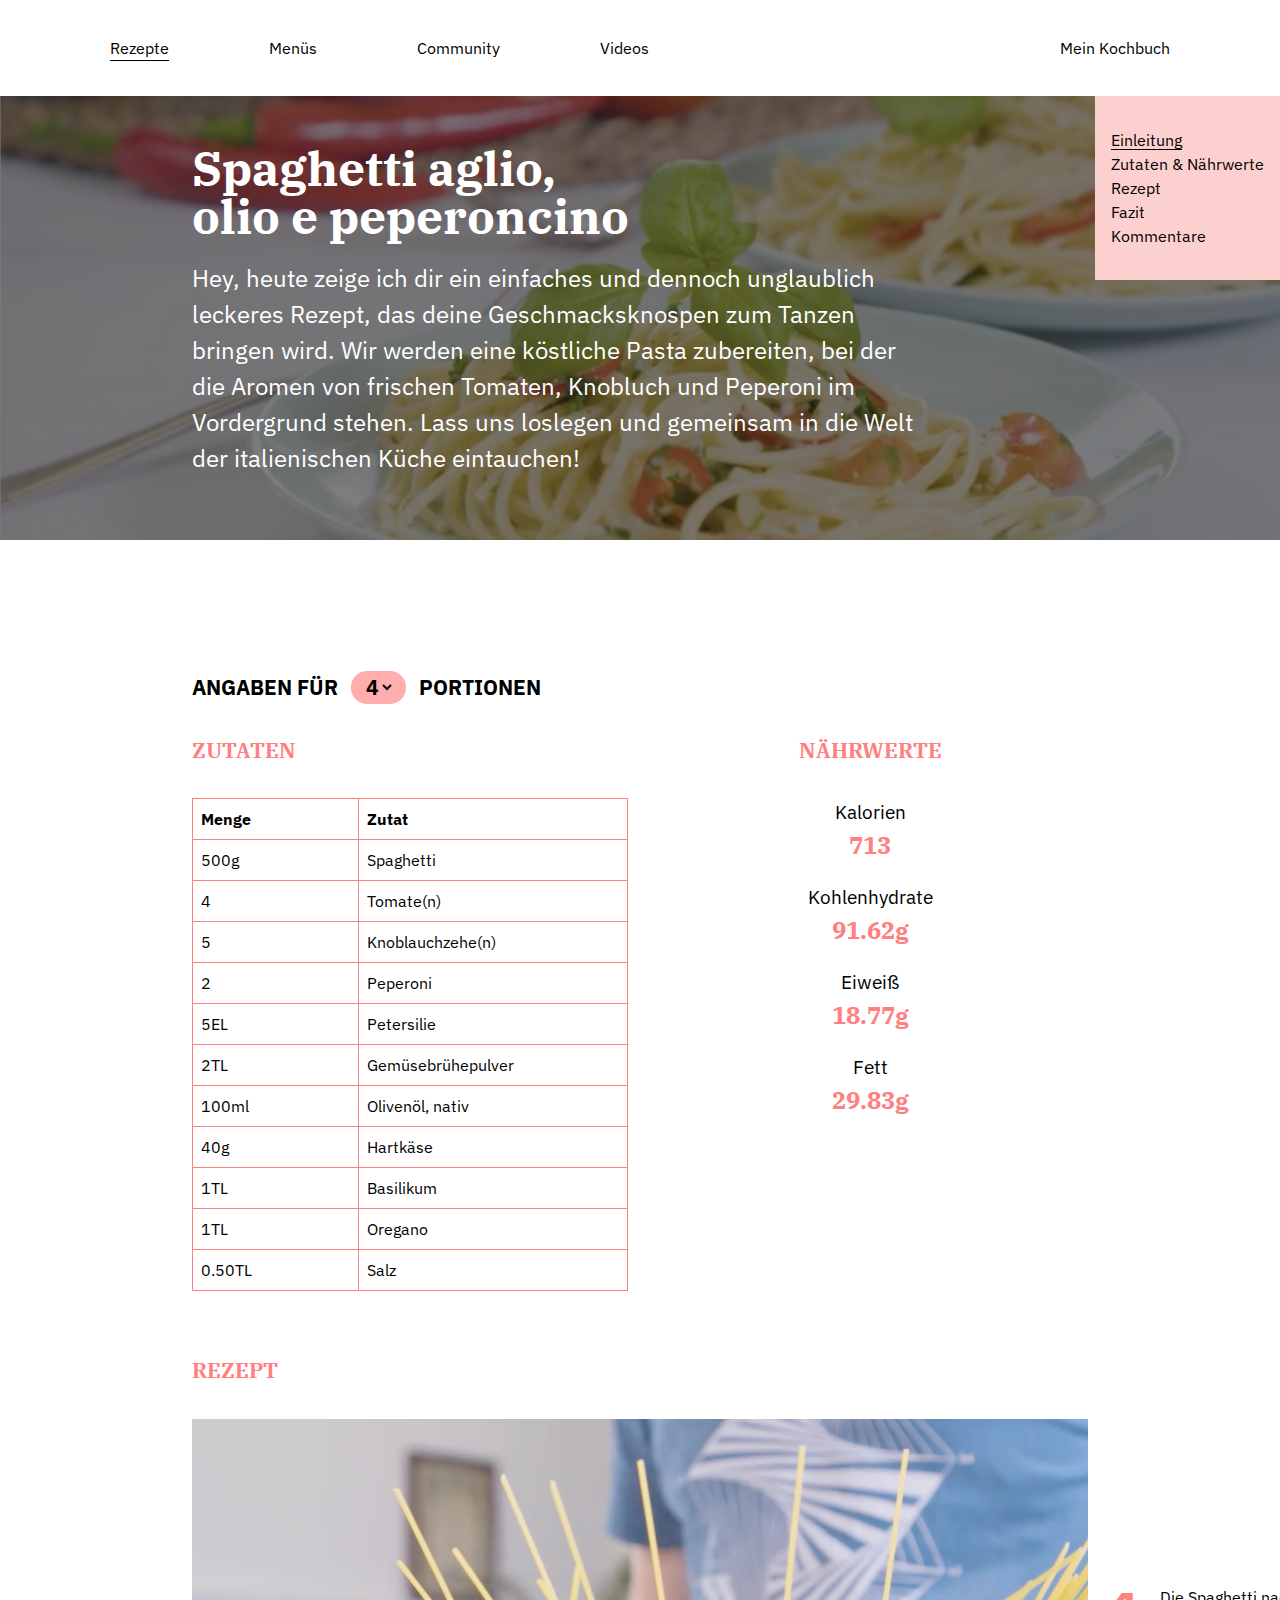
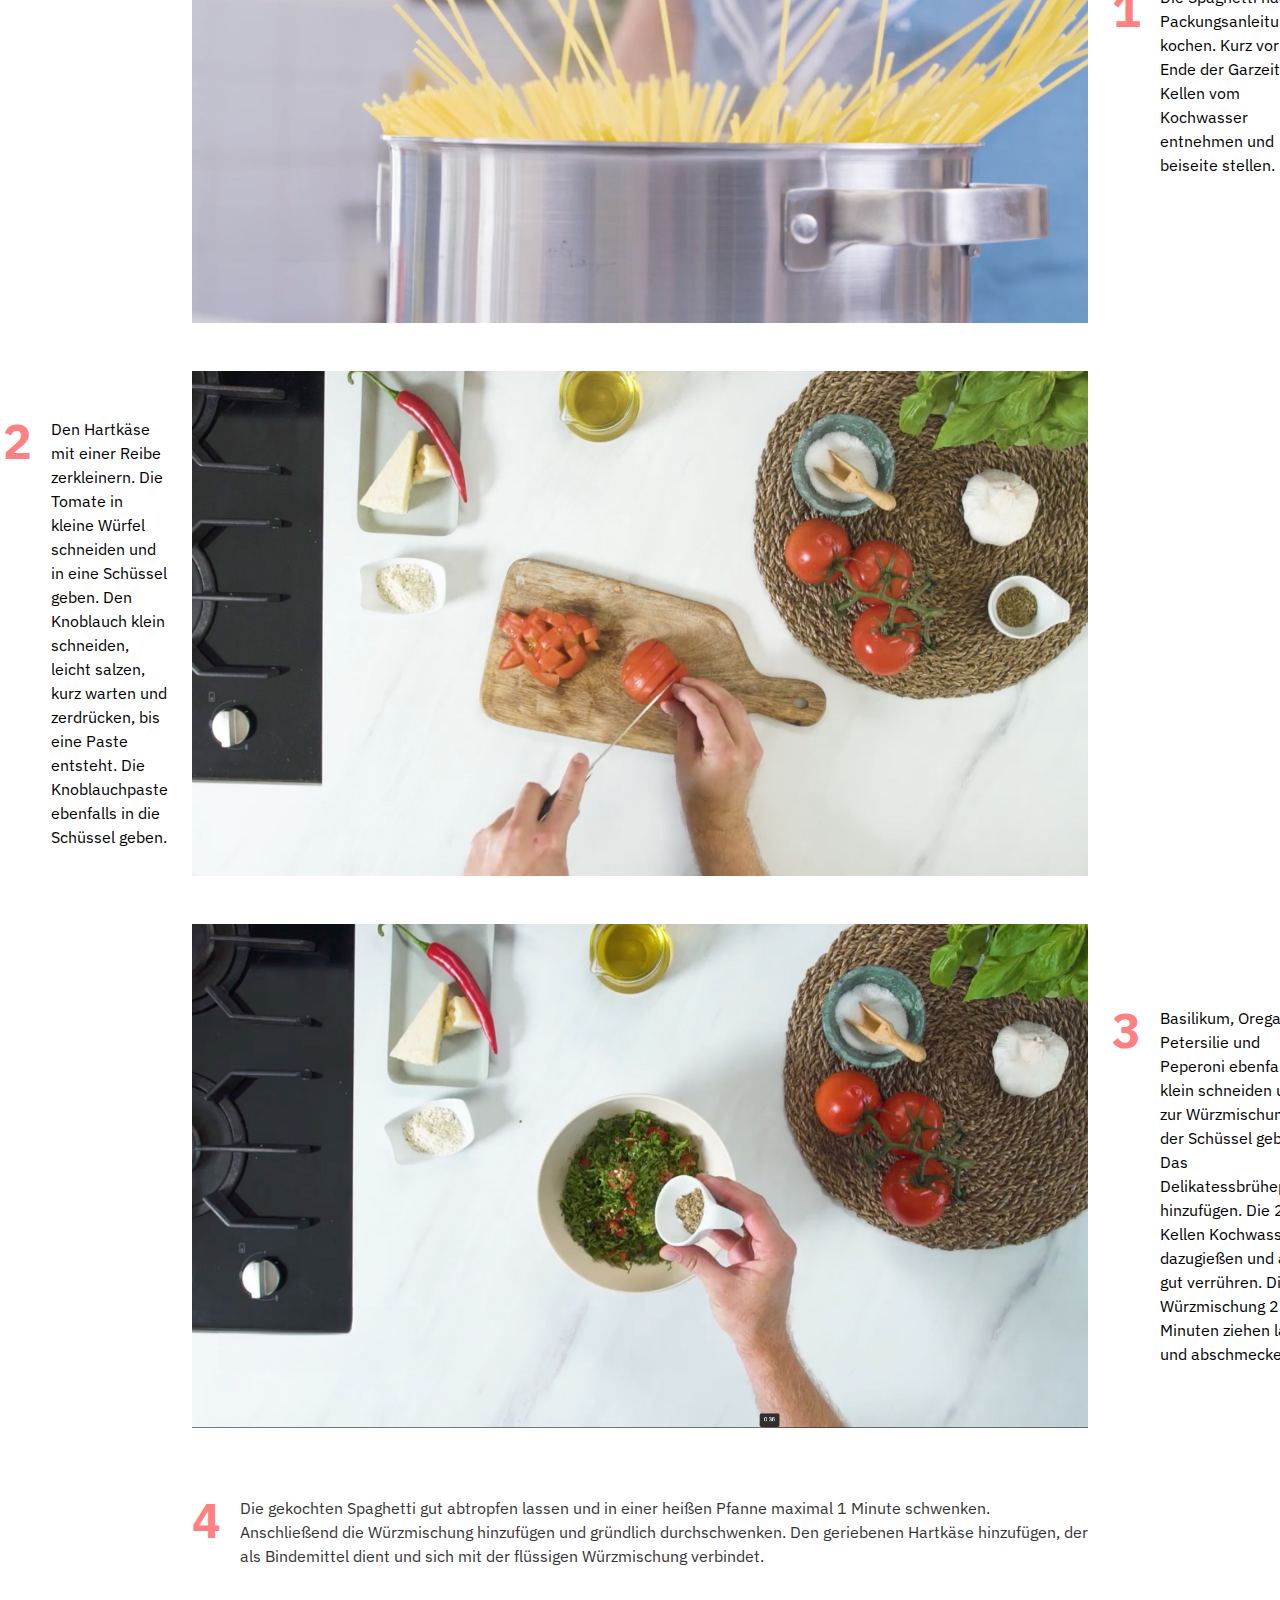
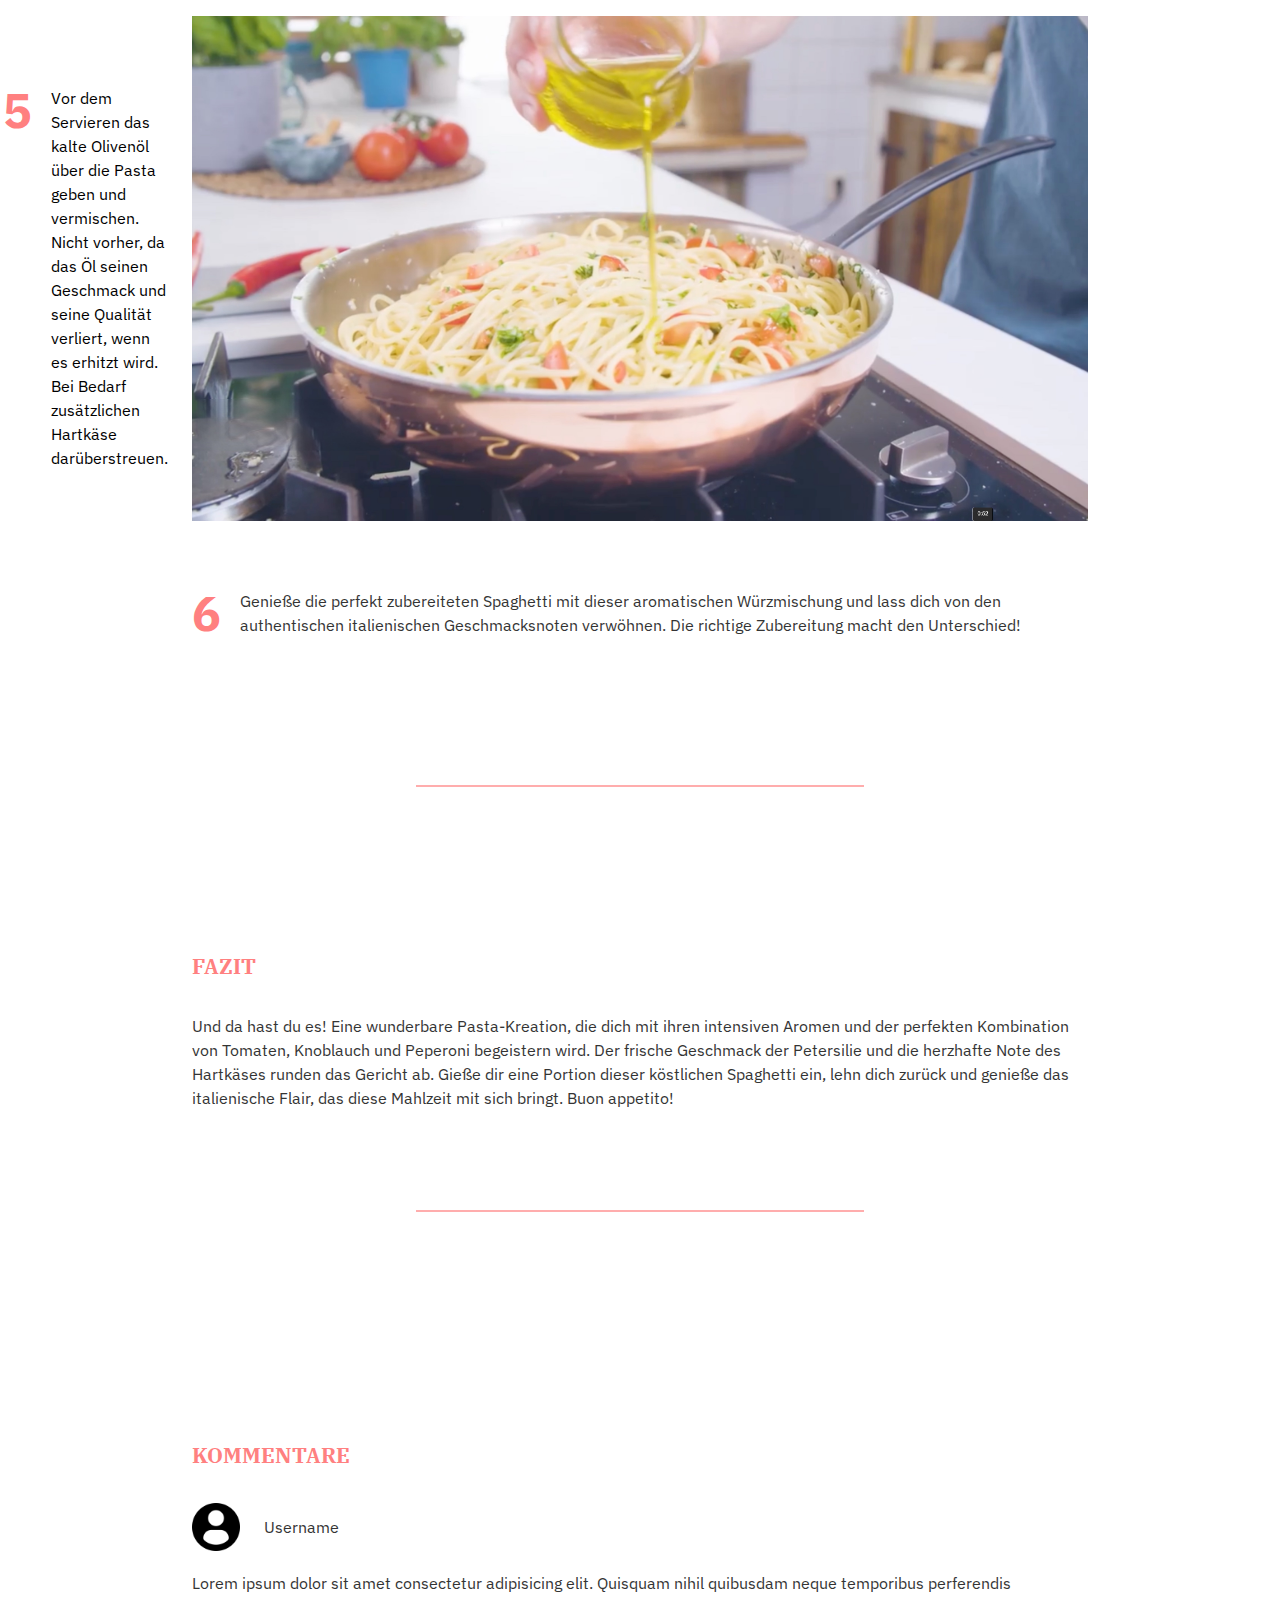
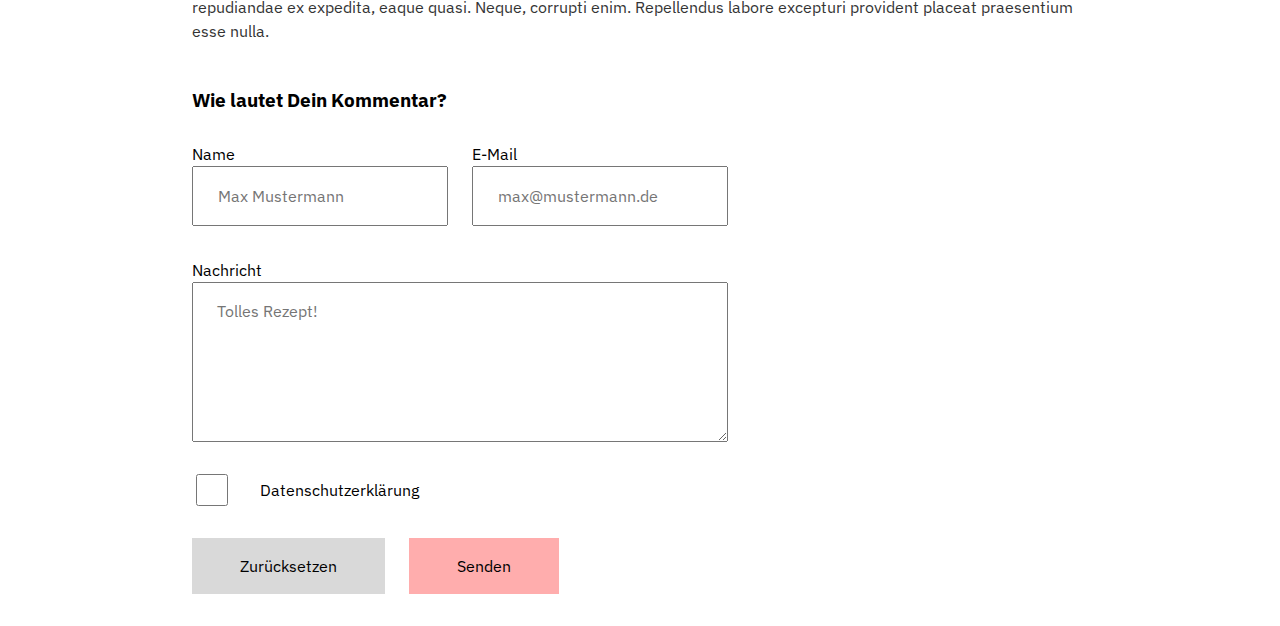
==== recipes/spaghetti-aglio-olio-e-peperoncino.html @ fa09c08c "Initial commit" ====
<!DOCTYPE html>
<html lang="de">

<head>
    <meta charset="UTF-8">
    <meta http-equiv="X-UA-Compatible" content="IE=edge">
    <meta name="viewport" content="width=device-width, initial-scale=1.0">
    <title>Spaghetti aglio, olio e peperoncino</title>

    <link rel="stylesheet" href="/styles/reset.css">
    <link rel="stylesheet" href="/styles/variables.css">
    <link rel="stylesheet" href="/styles/base.css">
    <link rel="stylesheet" href="/styles/layout.css">
    <link rel="stylesheet" href="/styles/components.css">
    <link rel="stylesheet" href="/styles/quantity-selector.css">
</head>

<body>

    <header class="navbar">
        <nav>
            <ul>
                <li><a class="is-active" href="/recipes/spaghetti-aglio-olio-e-peperoncino.html">Rezepte</a></li>
                <li><a href="/index.html">Menüs</a></li>
                <li><a href="#">Community</a></li>
                <li><a href="#">Videos</a></li>
                <li><a href="#">Mein Kochbuch</a></li>
            </ul>
        </nav>
    </header>

    <main>
        <nav data-intern-nav class="intern-nav">
            <ul>
                <li><a href="#einleitung">Einleitung</a></li>
                <li><a href="#zutaten-und-naehrwerte">Zutaten & Nährwerte</a></li>
                <li><a href="#rezept">Rezept</a></li>
                <li><a href="#fazit">Fazit</a></li>
                <li><a href="#kommentare">Kommentare</a></li>
            </ul>
        </nav>
        <article class="hero" id="einleitung">
            <figure>
                <img src="/images/spaghetti-aglio-olio-e-peperoncino.jpg"
                    alt="Bild von Spaghetti aglio, olio e peperoncino">
            </figure>

            <div class="hero-content">
                <h1>Spaghetti aglio, olio e peperoncino</h1>
                <p>Hey, heute zeige ich dir ein einfaches und dennoch unglaublich leckeres Rezept, das deine
                    Geschmacksknospen zum Tanzen bringen wird. Wir werden eine köstliche Pasta zubereiten, bei der die
                    Aromen von frischen Tomaten, Knobluch und Peperoni im Vordergrund stehen. Lass uns loslegen und
                    gemeinsam in die Welt der italienischen Küche eintauchen!</p>
            </div>
        </article>

        <section id="zutaten-und-naehrwerte">
            <h2 class="quantity-selector-head">Angaben für <span class="highlighted">
                    <select name="quantity-selector" id="quantity-selector" data-quantity-selector>
                        <option value="1">1</option>
                        <option value="2">2</option>
                        <option value="3">3</option>
                        <option value="4" selected>4</option>
                        <option value="5">5</option>
                        <option value="6">6</option>
                        <option value="7">7</option>
                        <option value="8">8</option>
                    </select></span> Portionen</h2>

            <div class="grid" data-columns="2">

                <section class="ingredients">

                    <h2>Zutaten</h2>

                    <table>
                        <thead>
                            <tr>
                                <th>Menge</th>
                                <th>Zutat</th>
                            </tr>
                        </thead>
                        <tbody>
                            <tr>
                                <td data-quantity="125" data-unit="g"></td>
                                <td>Spaghetti</td>
                            </tr>
                            <tr>
                                <td data-quantity="1"></td>
                                <td>Tomate(n)</td>
                            </tr>
                            <tr>
                                <td data-quantity="1.25"></td>
                                <td>Knoblauchzehe(n)</td>
                            </tr>
                            <tr>
                                <td data-quantity="0.5"></td>
                                <td>Peperoni</td>
                            </tr>
                            <tr>
                                <td data-quantity="1.25" data-unit="EL"></td>
                                <td>Petersilie</td>
                            </tr>
                            <tr>
                                <td data-quantity="0.5" data-unit="TL"></td>
                                <td>Gemüsebrühepulver</td>
                            </tr>
                            <tr>
                                <td data-quantity="25" data-unit="ml"></td>
                                <td>Olivenöl, nativ</td>
                            </tr>
                            <tr>
                                <td data-quantity="10" data-unit="g"></td>
                                <td>Hartkäse</td>
                            </tr>
                            <tr>
                                <td data-quantity="0.25" data-unit="TL"></td>
                                <td>Basilikum</td>
                            </tr>
                            <tr>
                                <td data-quantity="0.25" data-unit="TL"></td>
                                <td>Oregano</td>
                            </tr>
                            <tr>
                                <td data-quantity="0.125" data-unit="TL"></td>
                                <td>Salz</td>
                            </tr>
                        </tbody>
                    </table>
                </section>

                <section class="nutritional-values" >
                    <h2>Nährwerte</h2>

                    <dl>
                        <dt>Kalorien</dt>
                        <dd data-quantity="178.25"></dd>
                        <dt>Kohlenhydrate</dt>
                        <dd data-quantity="22.905" data-unit="g"></dd>
                        <dt>Eiweiß</dt>
                        <dd data-quantity="4.6925" data-unit="g"></dd>
                        <dt>Fett</dt>
                        <dd data-quantity="7.4575" data-unit="g"></dd>
                    </dl>
                </section>
            </div>
        </section>


        <section id="rezept">
            <h2>Rezept</h2>
            <ol class="steps">
                <li>
                    <figure>
                        <img src="../images/step-1.jpg" alt="Topf mit kassen Spaghetti drin">
                        <figcaption class="has-counter">
                            Die Spaghetti nach Packungsanleitung kochen. Kurz vor Ende der Garzeit 2 Kellen vom
                            Kochwasser
                            entnehmen und beiseite stellen.
                        </figcaption>
                    </figure>
                </li>
                <li>
                    <figure class="is-reversed">
                        <img src="../images/step-2.jpg" alt="Topf mit kassen Spaghetti drin">
                        <figcaption class="has-counter">
                            Den Hartkäse mit einer Reibe zerkleinern. Die Tomate in kleine Würfel schneiden und in eine
                            Schüssel
                            geben. Den Knoblauch klein schneiden, leicht salzen, kurz warten und zerdrücken, bis eine
                            Paste
                            entsteht. Die Knoblauchpaste ebenfalls in die Schüssel geben.
                        </figcaption>
                    </figure>
                </li>
                <li>
                    <figure>
                        <img src="../images/step-3.jpg" alt="Topf mit kassen Spaghetti drin">
                        <figcaption class="has-counter">
                            Basilikum, Oregano, Petersilie und Peperoni ebenfalls klein schneiden und zur Würzmischung
                            in der
                            Schüssel geben. Das Delikatessbrühepulver hinzufügen. Die 2 Kellen Kochwasser dazugießen und
                            alles
                            gut verrühren. Die Würzmischung 2 Minuten ziehen lassen und abschmecken.
                        </figcaption>
                    </figure>
                </li>
                <li class="is-text-only">
                    <p class="has-counter">
                        Die gekochten Spaghetti gut abtropfen lassen und in einer heißen Pfanne maximal 1 Minute
                        schwenken.
                        Anschließend die Würzmischung hinzufügen und gründlich durchschwenken. Den geriebenen Hartkäse
                        hinzufügen,
                        der als Bindemittel dient und sich mit der flüssigen Würzmischung verbindet.
                    </p>
                </li>
                <li>
                    <figure class="is-reversed">
                        <img src="../images/step-4.jpg" alt="Topf mit kassen Spaghetti drin">
                        <figcaption class="has-counter">
                            Vor dem Servieren das kalte Olivenöl über die Pasta geben und vermischen. Nicht vorher, da
                            das Öl
                            seinen Geschmack und seine Qualität verliert, wenn es erhitzt wird. Bei Bedarf zusätzlichen
                            Hartkäse
                            darüberstreuen.
                        </figcaption>
                    </figure>
                </li>
                <li class="is-text-only">
                    <p class="has-counter">Genieße die perfekt zubereiteten Spaghetti mit dieser aromatischen
                        Würzmischung und lass dich von den authentischen italienischen Geschmacksnoten verwöhnen. Die
                        richtige Zubereitung macht den Unterschied!
                    </p>
                </li>
            </ol>

            <hr>
        </section>

        <section id="fazit">
            <h2>Fazit</h2>
            <p>Und da hast du es! Eine wunderbare Pasta-Kreation, die dich mit ihren intensiven Aromen und der perfekten
                Kombination von Tomaten, Knoblauch und Peperoni begeistern wird. Der frische Geschmack der Petersilie
                und die herzhafte Note des Hartkäses runden das Gericht ab. Gieße dir eine Portion dieser köstlichen
                Spaghetti ein, lehn dich zurück und genieße das italienische Flair, das diese Mahlzeit mit sich bringt.
                Buon appetito!</p>

                <hr>
        </section>

        <section id="kommentare">

        </section>

        <section class="comments" id="kommentare">
            <h2>Kommentare</h2>
            <div class="comment">
                <div class="comment-user-info">
                    <img src="../images/user.png" alt="Logo">
                    <p>Username</p>
                </div>
                <p>Lorem ipsum dolor sit amet consectetur adipisicing elit. Quisquam nihil quibusdam neque temporibus
                    perferendis repudiandae ex expedita, eaque quasi. Neque, corrupti enim. Repellendus labore excepturi
                    provident placeat praesentium esse nulla.</p>
            </div>

            <h3>Wie lautet Dein Kommentar?</h3>

            <form action="#">
                <div class="form-container">
                    <div class="input-container">
                        <label for="name">Name</label>
                        <input type="text" id="name" name="name" placeholder="Max Mustermann">
                    </div>

                    <div class="input-container">
                        <label for="email">E-Mail</label>
                        <input type="email" id="email" name="email" placeholder="max@mustermann.de">
                    </div>
                </div>

                <div>

                </div>

                <label for="message">Nachricht</label>
                <textarea id="message" name="message" placeholder="Tolles Rezept!"></textarea>

                <label for="data">
                    <input type="checkbox" id="data" name="data">
                    Datenschutzerklärung</label>

                <div class="form-container">
                    <button type="reset">Zurücksetzen</button>

                    <button id="comment-submit-btn" type="submit">Senden</button>
                </div>
            </form>
        </section>
    </main>

    <script src="/scripts/form-validation.js"></script>
    <script src="/scripts/main.js"></script>
    <script src="/scripts/quantity-selector.js"></script>

</body>

</html>
---- styles/variables.css ----
@import url("https://fonts.googleapis.com/css2?family=IBM+Plex+Sans:wght@400;700&display=swap");
@import url("https://fonts.googleapis.com/css2?family=IBM+Plex+Serif:wght@400;500;700&display=swap");

:root {
    --base-size: 1rem;

    /* Sizes */
    --xs: calc(0.5 * var(--base-size));
    --s: calc(1 * var(--base-size));
    --m: calc(1.5 * var(--base-size));
    --l: calc(2 * var(--base-size));
    --xl: calc(3 * var(--base-size));
    --xxl: calc(4 * var(--base-size));
    --xxxl: calc(5 * var(--base-size));
    --max-width-content: calc(60 * var(--s));

    /* Colors */
    --primary: #000;
    --primary-lighter: #343434;
    --secondary: #fff;
    --accent: #ff8080;
    --accent-lighter: #ffadad;
    --accent-lightest: #fdd0d0;
    --light: hsl(0deg 0% 80% / 100%);
    --lighter: hsl(0deg 0% 90% / 100%);
    --lightest: hsl(0deg 0% 100% / 100%);    

    /* Font Family */
    --font-family-sans: "IBM Plex Sans", sans-serif;
    --font-family-serif: "IBM Plex Serif", serif;

    /* Spacing */
    --spacing-padding: 110px;
    --spacing-margin-large: 100px;
    --spacing-margin-medium: 20px;

    /* Font Sizes */
    --font-size-base: var(--s);
    --font-size-heading1: var(--xl);
    --font-size-heading2: var(--m);
    --font-size-paragraph: var(--s);

    /* Font Weights */
    --font-weight-normal: 400;
    --font-weight-bold: 700;

    /* Figure */
    --figure-margin-top: var(--spacing-margin-large);

    /* Article */
    --article-margin-bottom: var(--spacing-margin-large);

    /* Misc */
    --lh-heading: 100%;
}
---- styles/base.css ----
html,
body {
    font-family: var(--font-family-sans);
    font-size: var(--font-size-base);
}

nav a {
    color: var(--primary);
}


h1 {
    max-width: var(--max-width-content);
    color: var(--accent);
    font-family: var(--font-family-serif);
    font-size: var(--font-size-heading1);
    font-weight: var(--font-weight-bold);
    line-height: var(--lh-heading);
    text-wrap: balance;
}

h2 {
    margin-bottom: var(--l);
    font-size: var(--font-size-heading2);
    font-weight: var(--font-weight-bold);
    line-height: var(--lh-normal);
}

h3{
    line-height: var(--lh-heading);
}

h2 + h3{
    margin-top: calc(var(--m) * -1);
}

hr {
    border: none;
    border-top: 2px solid #d9d9d9;
    margin: var(--spacing-margin-large) 0;
}

p {
    margin: var(--spacing-margin-medium) 0 0;
    color: var(--primary-lighter);
    font-size: var(--font-size-paragraph);
    font-weight: var(--font-weight-normal);
    line-height: 1.5;
}

figure {
    margin: var(--figure-margin-top) 0 0;
}

img {
    width: 100%;
}

figcaption {
    margin: var(--spacing-margin-medium) 0 0;
}

ol {
    padding: 0 0 0 var(--spacing-margin-medium);
}

main > article:not(.hero),
main > div,
main > section:not(.hero){
    max-width: var(--max-width-content);
    padding: var(--l);
    margin: auto;
}

/* stylelint-disable-next-line no-descending-specificity */
article {
    margin: 0 0 var(--article-margin-bottom);
}

article a {
    display: inline-block;
    margin: var(--spacing-margin-medium) 0 0;
    color: var(--primary);
    text-decoration: none;
}

section h2,
article:not([class]) h2
 {
    color: var(--accent);
    font-family: var(--font-family-serif);
    font-size: 1.3rem;
    text-transform: uppercase;
}

article:not([class]) h3,
section:not([class]) h3 {
    font-family: var(--font-family-serif);
    font-size: 2rem;
    font-weight: var(--font-weight-bold);
}

article:not([class]) figure,
section:not([class]) figure {
    width: 80%;
    margin-left: 10%;
}

article:not([class]) hr,
section:not([class]) hr {
    width: 50%;
    border-top: 2px solid var(--accent-lighter);
    margin-left: 25%;
}
---- styles/layout.css ----
/* Grid
########################################################################## */

.grid{
    display: grid;
    gap: var(--m);
}

.grid[data-columns='2']{
    grid-template-columns: repeat(2, 1fr);
}
---- styles/components.css ----
/* Hero
############################################################################ */

.hero {
    position: relative;
    display: flex;
    overflow: hidden;
    width: 100vw;
    flex-direction: column;
    align-items: center;
    justify-content: center;
    color: var(--secondary);
}

.hero figure {
    position: absolute;
    margin: 0;
    inset: 0;
    pointer-events: none;
}

.hero figure img {
    position: absolute;
    z-index: -1;
    top: 0;
    right: 0;
    bottom: 0;
    width: 100%;
    height: 100%;
    filter: brightness(0.5);
    object-fit: cover;
    object-position: center center;

}

.hero figure figcaption {
    position: absolute;
    right: var(--xl);
    bottom: var(--s);
    font-size: smaller;
}

.hero h1 {
    color: var(--lightest);
}

.hero h2 {
    color: var(--lightest);
    font-family: var(--font-family-serif);
    font-size: var(--l);
    font-weight: var(--font-weight-bold);
    line-height: var(--lh-heading);
}

.hero p {
    color: var(--secondary);
    font-size: var(--m);
}

.hero a {
    display: block;
    margin-top: var(--l);
    color: var(--secondary);
    font-size: smaller;
    text-decoration: underline;
    text-underline-offset: 0.4rem;
}

.hero-content{
    max-width: var(--max-width-content);
    padding: var(--xl) var(--l) var(--xxl);
    padding-right: calc(10vw * 1.5);
}

/* Subheader
############################################################################ */

.subheader {
    font-size: 1.5rem;
    font-weight: var(--font-weight-bold);
}


/* Catcher
############################################################################ */

.catcher {
    max-width: var(--max-width-content);
    padding: var(--l);
}

.catcher * {
    margin: var(--spacing-margin-medium) 0 0;
}

.catcher h1{
    max-width: 90%;
}

.catcher p:last-child {
    display: flex;
    width: 100%;
    align-items: center;
}

.catcher p:last-child svg {
    position: absolute;
    left: 50%;
    transform: translateX(-50%);
}

.catcher hr {
    width: 22%;
    border-top: 3px solid var(--accent-lighter);
}


/* Ingredients
############################################################################ */

.ingredients table {
    width: 100%;
    border: 1px solid var(--accent);
    border-collapse: collapse;
}

.ingredients th,
.ingredients td {
    padding: 8px;
    border-right: 1px solid var(--accent);
    border-bottom: 1px solid var(--accent);
    text-align: left;
}

.ingredients td {
    padding-right: 6rem;
}

.ingredients td:last-child {
    border-right: none;
}

/* Nutritional Values
############################################################################ */

.nutritional-values{
    width: 100%;
    text-align: center;
}

.nutritional-values dl {
    margin: 20px 0 0;
}

.nutritional-values dt {
    margin: 20px 0 0;
    font-size: 1.2rem;
}

.nutritional-values dd {
    color: var(--accent);
    font-family: "IBM Plex Serif", serif;
    font-size: 1.5rem;
    font-weight: var(--font-weight-bold);
}


/* Navbar (Main Navigation)
############################################################################ */

.navbar {
    position: sticky;
    z-index: 1;
    top: 0;
    width: 100%;
    padding: var(--spacing-margin-medium) var(--spacing-padding);
    background: var(--secondary);
}

.navbar ul {
    display: flex;
    width: 100%;
    justify-content: space-between;
    padding: 0;
    list-style: none;
}

.navbar ul li a {
    text-decoration: none;
}

.navbar ul li:not(:last-child) {
    margin-right: var(--spacing-margin-large);
}

.navbar ul li:last-child {
    margin-right: 0;
    margin-left: auto;
}

/* navbar link highlight */
.navbar a.is-active {
    text-decoration: underline;
    text-underline-offset: 0.4rem;
}

/* Intern Nav (Page Navigation)
############################################################################ */

.intern-nav {
    position: fixed;
    z-index: 1;
    right: 0;
    margin-top: 0;
    background-color: var(--accent-lightest);
}

.intern-nav ul {
    padding: 1rem;
    list-style: none;
}

/* stylelint-disable-next-line no-descending-specificity */
.intern-nav ul li {
    margin-right: 0;
}

.intern-nav ul li a {
    text-decoration: none;
}

.intern-nav ul li a[data-state="active"] {
    text-decoration: underline;
    text-underline-offset: 0.2rem;}



/* Quantiy Selector
############################################################################ */

.quantity-selector-head{
    max-width: var(--max-width-content);
    color: var(--darkest);
    font-family: var(--font-family-sans-serif);
}

.quantity-selector-head .highlighted {
    padding: 0.2rem 0.7rem;
    border-radius: 1rem;
    margin: 0 0.5rem;
    background-color: var(--accent-lighter);
    font-weight: var(--font-weight-bold);
}


/* Form
############################################################################ */

form {
    display: flex;
    width: fit-content;
    flex-direction: column;
}

form input {
    padding: var(--s) var(--m);
    margin-bottom: var(--l);
    
}

.form-container {
    display: flex;
    flex-direction: row;
    gap: var(--m);
}

form button {
    padding: var(--s) var(--xl);
    border: none;
    border-radius: 0;
    background: #d9d9d9;
    outline: none;
}

.form-container button:last-child{
    background-color: var(--accent-lighter);
}

.form-container .input-container {
    display: flex;
    flex-direction: column;
}

textarea {
    width: 100%;
    height: 10rem;
    padding: var(--s) var(--m);
}

label[for="data"] {
    display: flex;
    align-items: center;
}

form input[type="checkbox"] {
    width: 2rem;
    height: 2rem;
    margin-top: 2rem;
    margin-right: 2rem;
}

.invalid {
    border: 2px solid red;
}

.invalid-label {
    color: red;
}


/* Comments
############################################################################ */

.comments {
    max-width: var(--max-width-content);
    padding: var(--l);
}

.comments h3{
    margin-top: var(--xl);
    margin-bottom: var(--l);
}

/* stylelint-disable-next-line no-descending-specificity */
.comment-user-info p {
    margin: 0 0 0 1.5rem;
}

.comment p:last-child {
    width: 100%;
}

/* stylelint-disable-next-line no-descending-specificity */
.comment img {
    width: 3rem;
    height: 3rem;
}

.comment-user-info {
    display: flex;
    flex-direction: row;
    align-items: center;
    justify-content: space-between;
}

/* Steps
############################################################################ */

.steps{
    padding: 0;
    counter-reset: step-count;
}

/* stylelint-disable-next-line no-descending-specificity */
.steps > li{
    display: block;
    padding-bottom: var(--xl);
    counter-increment: step-count;
}

.steps > li.is-text-only{
    display: flex;
    justify-content: center;
}

.steps > li.is-text-only p{
    max-width: calc(var(--max-content-width) * 0.5);
}

.steps > li figure{
    display: flex;
    width: auto;
    align-items: center;
    margin: 0;
    gap: var(--m);
}

.steps > li figure > *{
    flex-basis: 50%;
    flex-grow: 1;
}

.steps .is-reversed{
    flex-direction: row-reverse;
}

.steps .has-counter{
    position: relative;
    padding-top: 0;
    margin-left: var(--xl);
}

.steps .has-counter::before {
    position: absolute;
    left: calc(var(--xl) * -1);
    color: var(--accent);
    content: counter(step-count);
    font-size: var(--xl);
    font-weight: bold;
    line-height: var(--xl);
}
---- styles/quantity-selector.css ----
[data-quantity-selector] {
    border: none;
    background-color: transparent;
    cursor: pointer;
    outline: none;
}
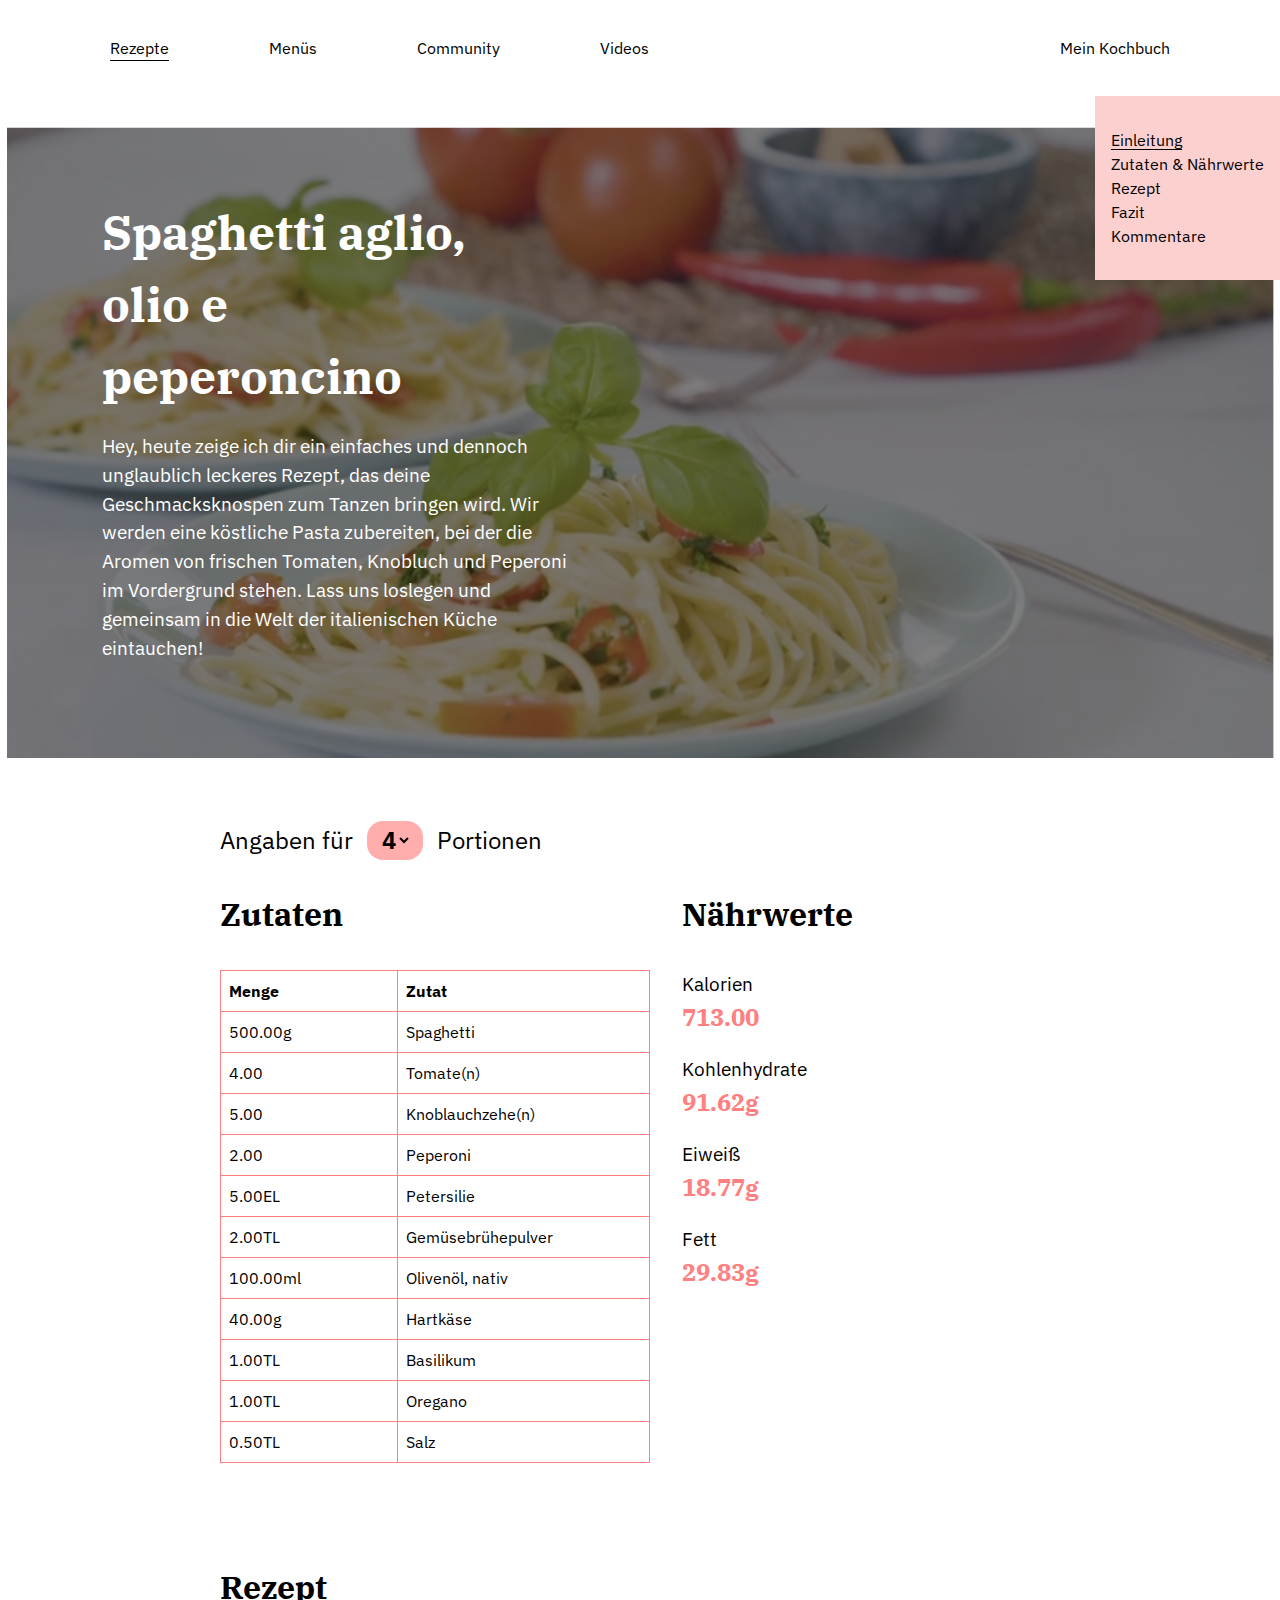
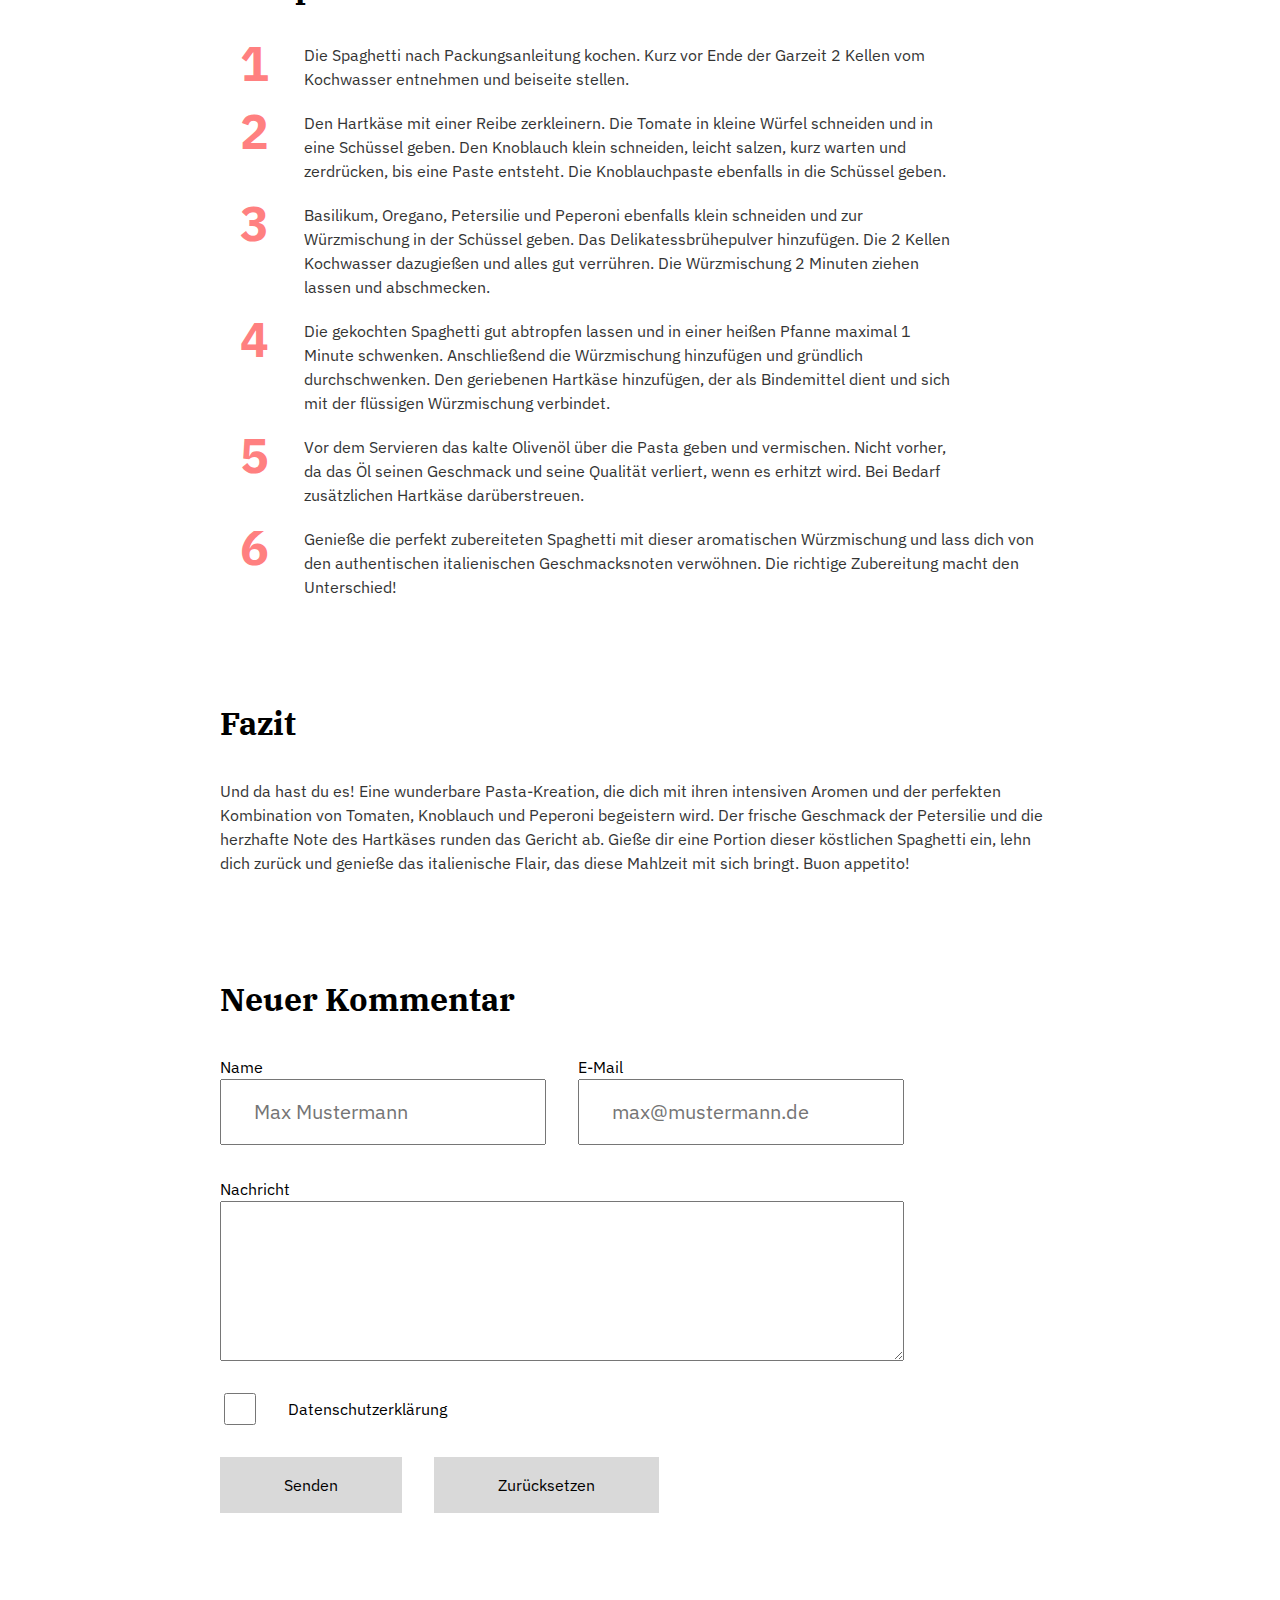
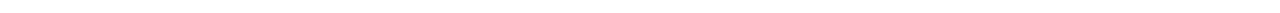
==== commit e155d621: "Initialize quantity-selector" ====
--- a/recipes/spaghetti-aglio-olio-e-peperoncino.html
+++ b/recipes/spaghetti-aglio-olio-e-peperoncino.html
@@ -8,19 +8,17 @@
     <title>Spaghetti aglio, olio e peperoncino</title>
 
     <link rel="stylesheet" href="/styles/reset.css">
-    <link rel="stylesheet" href="/styles/variables.css">
-    <link rel="stylesheet" href="/styles/base.css">
-    <link rel="stylesheet" href="/styles/layout.css">
-    <link rel="stylesheet" href="/styles/components.css">
+    <link rel="stylesheet" href="/styles/style.css">
+    <link rel="stylesheet" href="/styles/spaghetti-aglio-olio-e-peperoncino.css">
     <link rel="stylesheet" href="/styles/quantity-selector.css">
 </head>
 
 <body>
 
-    <header class="navbar">
-        <nav>
+    <header>
+        <nav class="navbar">
             <ul>
-                <li><a class="is-active" href="/recipes/spaghetti-aglio-olio-e-peperoncino.html">Rezepte</a></li>
+                <li><a href="/recipes/spaghetti-aglio-olio-e-peperoncino.html">Rezepte</a></li>
                 <li><a href="/index.html">Menüs</a></li>
                 <li><a href="#">Community</a></li>
                 <li><a href="#">Videos</a></li>
@@ -29,222 +27,164 @@
         </nav>
     </header>
 
+    <nav data-intern-nav class="intern-nav">
+        <ul>
+            <li><a href="#einleitung">Einleitung</a></li>
+            <li><a href="#zutaten-und-naehrwerte">Zutaten & Nährwerte</a></li>
+            <li><a href="#rezept">Rezept</a></li>
+            <li><a href="#fazit">Fazit</a></li>
+            <li><a href="#kommentare">Kommentare</a></li>
+        </ul>
+    </nav>
+
     <main>
-        <nav data-intern-nav class="intern-nav">
-            <ul>
-                <li><a href="#einleitung">Einleitung</a></li>
-                <li><a href="#zutaten-und-naehrwerte">Zutaten & Nährwerte</a></li>
-                <li><a href="#rezept">Rezept</a></li>
-                <li><a href="#fazit">Fazit</a></li>
-                <li><a href="#kommentare">Kommentare</a></li>
-            </ul>
-        </nav>
         <article class="hero" id="einleitung">
             <figure>
                 <img src="/images/spaghetti-aglio-olio-e-peperoncino.jpg"
                     alt="Bild von Spaghetti aglio, olio e peperoncino">
             </figure>
-
-            <div class="hero-content">
-                <h1>Spaghetti aglio, olio e peperoncino</h1>
-                <p>Hey, heute zeige ich dir ein einfaches und dennoch unglaublich leckeres Rezept, das deine
-                    Geschmacksknospen zum Tanzen bringen wird. Wir werden eine köstliche Pasta zubereiten, bei der die
-                    Aromen von frischen Tomaten, Knobluch und Peperoni im Vordergrund stehen. Lass uns loslegen und
-                    gemeinsam in die Welt der italienischen Küche eintauchen!</p>
-            </div>
-        </article>
-
-        <section id="zutaten-und-naehrwerte">
-            <h2 class="quantity-selector-head">Angaben für <span class="highlighted">
-                    <select name="quantity-selector" id="quantity-selector" data-quantity-selector>
-                        <option value="1">1</option>
-                        <option value="2">2</option>
-                        <option value="3">3</option>
-                        <option value="4" selected>4</option>
-                        <option value="5">5</option>
-                        <option value="6">6</option>
-                        <option value="7">7</option>
-                        <option value="8">8</option>
-                    </select></span> Portionen</h2>
-
-            <div class="grid" data-columns="2">
-
-                <section class="ingredients">
-
-                    <h2>Zutaten</h2>
-
-                    <table>
-                        <thead>
-                            <tr>
-                                <th>Menge</th>
-                                <th>Zutat</th>
-                            </tr>
-                        </thead>
-                        <tbody>
-                            <tr>
-                                <td data-quantity="125" data-unit="g"></td>
-                                <td>Spaghetti</td>
-                            </tr>
-                            <tr>
-                                <td data-quantity="1"></td>
-                                <td>Tomate(n)</td>
-                            </tr>
-                            <tr>
-                                <td data-quantity="1.25"></td>
-                                <td>Knoblauchzehe(n)</td>
-                            </tr>
-                            <tr>
-                                <td data-quantity="0.5"></td>
-                                <td>Peperoni</td>
-                            </tr>
-                            <tr>
-                                <td data-quantity="1.25" data-unit="EL"></td>
-                                <td>Petersilie</td>
-                            </tr>
-                            <tr>
-                                <td data-quantity="0.5" data-unit="TL"></td>
-                                <td>Gemüsebrühepulver</td>
-                            </tr>
-                            <tr>
-                                <td data-quantity="25" data-unit="ml"></td>
-                                <td>Olivenöl, nativ</td>
-                            </tr>
-                            <tr>
-                                <td data-quantity="10" data-unit="g"></td>
-                                <td>Hartkäse</td>
-                            </tr>
-                            <tr>
-                                <td data-quantity="0.25" data-unit="TL"></td>
-                                <td>Basilikum</td>
-                            </tr>
-                            <tr>
-                                <td data-quantity="0.25" data-unit="TL"></td>
-                                <td>Oregano</td>
-                            </tr>
-                            <tr>
-                                <td data-quantity="0.125" data-unit="TL"></td>
-                                <td>Salz</td>
-                            </tr>
-                        </tbody>
-                    </table>
-                </section>
-
-                <section class="nutritional-values" >
-                    <h2>Nährwerte</h2>
-
-                    <dl>
-                        <dt>Kalorien</dt>
-                        <dd data-quantity="178.25"></dd>
-                        <dt>Kohlenhydrate</dt>
-                        <dd data-quantity="22.905" data-unit="g"></dd>
-                        <dt>Eiweiß</dt>
-                        <dd data-quantity="4.6925" data-unit="g"></dd>
-                        <dt>Fett</dt>
-                        <dd data-quantity="7.4575" data-unit="g"></dd>
-                    </dl>
-                </section>
-            </div>
-        </section>
-
-
-        <section id="rezept">
+            <h1>Spaghetti aglio, olio e peperoncino</h1>
+            <p>Hey, heute zeige ich dir ein einfaches und dennoch unglaublich leckeres Rezept, das deine
+                Geschmacksknospen zum Tanzen bringen wird. Wir werden eine köstliche Pasta zubereiten, bei der die
+                Aromen von frischen Tomaten, Knobluch und Peperoni im Vordergrund stehen. Lass uns loslegen und
+                gemeinsam in die Welt der italienischen Küche eintauchen!</p>
+        </article>
+
+        <h2>Angaben für <span class="highlighted">
+                <select name="quantity-selector" id="quantity-selector" data-quantity-selector>
+                    <option value="1">1</option>
+                    <option value="2">2</option>
+                    <option value="3">3</option>
+                    <option value="4" selected>4</option>
+                    <option value="5">5</option>
+                    <option value="6">6</option>
+                    <option value="7">7</option>
+                    <option value="8">8</option>
+                </select></span> Portionen</h2>
+
+        <article class="ingredients" id="zutaten-und-naehrwerte">
+
+            <h2>Zutaten</h2>
+
+            <table>
+                <thead>
+                    <tr>
+                        <th>Menge</th>
+                        <th>Zutat</th>
+                    </tr>
+                </thead>
+                <tbody>
+                    <tr>
+                        <td data-quantity="125" data-unit="g"></td>
+                        <td>Spaghetti</td>
+                    </tr>
+                    <tr>
+                        <td data-quantity="1"></td>
+                        <td>Tomate(n)</td>
+                    </tr>
+                    <tr>
+                        <td data-quantity="1.25"></td>
+                        <td>Knoblauchzehe(n)</td>
+                    </tr>
+                    <tr>
+                        <td data-quantity="0.5"></td>
+                        <td>Peperoni</td>
+                    </tr>
+                    <tr>
+                        <td data-quantity="1.25" data-unit="EL"></td>
+                        <td>Petersilie</td>
+                    </tr>
+                    <tr>
+                        <td data-quantity="0.5" data-unit="TL"></td>
+                        <td>Gemüsebrühepulver</td>
+                    </tr>
+                    <tr>
+                        <td data-quantity="25" data-unit="ml"></td>
+                        <td>Olivenöl, nativ</td>
+                    </tr>
+                    <tr>
+                        <td data-quantity="10" data-unit="g"></td>
+                        <td>Hartkäse</td>
+                    </tr>
+                    <tr>
+                        <td data-quantity="0.25" data-unit="TL"></td>
+                        <td>Basilikum</td>
+                    </tr>
+                    <tr>
+                        <td data-quantity="0.25" data-unit="TL"></td>
+                        <td>Oregano</td>
+                    </tr>
+                    <tr>
+                        <td data-quantity="0.125" data-unit="TL"></td>
+                        <td>Salz</td>
+                    </tr>
+                </tbody>
+            </table>
+        </article>
+
+        <article class="nutritional-values" id="zutaten-und-naehrwerte">
+            <h2>Nährwerte</h2>
+
+            <dl>
+                <dt>Kalorien</dt>
+                <dd data-quantity="178.25"></dd>
+                <dt>Kohlenhydrate</dt>
+                <dd data-quantity="22.905" data-unit="g"></dd>
+                <dt>Eiweiß</dt>
+                <dd data-quantity="4.6925" data-unit="g"></dd>
+                <dt>Fett</dt>
+                <dd data-quantity="7.4575" data-unit="g"></dd>
+            </dl>
+        </article>
+
+        <article class="recipe" id="rezept">
             <h2>Rezept</h2>
-            <ol class="steps">
-                <li>
-                    <figure>
-                        <img src="../images/step-1.jpg" alt="Topf mit kassen Spaghetti drin">
-                        <figcaption class="has-counter">
-                            Die Spaghetti nach Packungsanleitung kochen. Kurz vor Ende der Garzeit 2 Kellen vom
-                            Kochwasser
-                            entnehmen und beiseite stellen.
-                        </figcaption>
-                    </figure>
-                </li>
-                <li>
-                    <figure class="is-reversed">
-                        <img src="../images/step-2.jpg" alt="Topf mit kassen Spaghetti drin">
-                        <figcaption class="has-counter">
-                            Den Hartkäse mit einer Reibe zerkleinern. Die Tomate in kleine Würfel schneiden und in eine
-                            Schüssel
-                            geben. Den Knoblauch klein schneiden, leicht salzen, kurz warten und zerdrücken, bis eine
-                            Paste
-                            entsteht. Die Knoblauchpaste ebenfalls in die Schüssel geben.
-                        </figcaption>
-                    </figure>
-                </li>
-                <li>
-                    <figure>
-                        <img src="../images/step-3.jpg" alt="Topf mit kassen Spaghetti drin">
-                        <figcaption class="has-counter">
-                            Basilikum, Oregano, Petersilie und Peperoni ebenfalls klein schneiden und zur Würzmischung
-                            in der
-                            Schüssel geben. Das Delikatessbrühepulver hinzufügen. Die 2 Kellen Kochwasser dazugießen und
-                            alles
-                            gut verrühren. Die Würzmischung 2 Minuten ziehen lassen und abschmecken.
-                        </figcaption>
-                    </figure>
-                </li>
-                <li class="is-text-only">
-                    <p class="has-counter">
-                        Die gekochten Spaghetti gut abtropfen lassen und in einer heißen Pfanne maximal 1 Minute
-                        schwenken.
-                        Anschließend die Würzmischung hinzufügen und gründlich durchschwenken. Den geriebenen Hartkäse
-                        hinzufügen,
-                        der als Bindemittel dient und sich mit der flüssigen Würzmischung verbindet.
-                    </p>
-                </li>
-                <li>
-                    <figure class="is-reversed">
-                        <img src="../images/step-4.jpg" alt="Topf mit kassen Spaghetti drin">
-                        <figcaption class="has-counter">
-                            Vor dem Servieren das kalte Olivenöl über die Pasta geben und vermischen. Nicht vorher, da
-                            das Öl
-                            seinen Geschmack und seine Qualität verliert, wenn es erhitzt wird. Bei Bedarf zusätzlichen
-                            Hartkäse
-                            darüberstreuen.
-                        </figcaption>
-                    </figure>
-                </li>
-                <li class="is-text-only">
-                    <p class="has-counter">Genieße die perfekt zubereiteten Spaghetti mit dieser aromatischen
-                        Würzmischung und lass dich von den authentischen italienischen Geschmacksnoten verwöhnen. Die
-                        richtige Zubereitung macht den Unterschied!
-                    </p>
+            <ol>
+                <li>
+                    <p>Die Spaghetti nach Packungsanleitung kochen. Kurz vor Ende der Garzeit 2 Kellen vom Kochwasser
+                        entnehmen und beiseite stellen.</p>
+                </li>
+                <li>
+
+                    <p>Den Hartkäse mit einer Reibe zerkleinern. Die Tomate in kleine Würfel schneiden und in eine
+                        Schüssel geben. Den Knoblauch klein schneiden, leicht salzen, kurz warten und zerdrücken, bis
+                        eine Paste entsteht. Die Knoblauchpaste ebenfalls in die Schüssel geben.</p>
+                </li>
+                <li>
+                    <p>Basilikum, Oregano, Petersilie und Peperoni ebenfalls klein schneiden und zur Würzmischung in der
+                        Schüssel geben. Das Delikatessbrühepulver hinzufügen. Die 2 Kellen Kochwasser dazugießen und
+                        alles gut verrühren. Die Würzmischung 2 Minuten ziehen lassen und abschmecken.</p>
+                </li>
+                <li>
+                    <p>Die gekochten Spaghetti gut abtropfen lassen und in einer heißen Pfanne maximal 1 Minute
+                        schwenken. Anschließend die Würzmischung hinzufügen und gründlich durchschwenken. Den geriebenen
+                        Hartkäse hinzufügen, der als Bindemittel dient und sich mit der flüssigen Würzmischung
+                        verbindet.</p>
+                </li>
+                <li>
+                    <p>Vor dem Servieren das kalte Olivenöl über die Pasta geben und vermischen. Nicht vorher, da das Öl
+                        seinen Geschmack und seine Qualität verliert, wenn es erhitzt wird. Bei Bedarf zusätzlichen
+                        Hartkäse darüberstreuen.</p>
+                </li>
+                <li>
+                    <p>Genieße die perfekt zubereiteten Spaghetti mit dieser aromatischen Würzmischung und lass dich von
+                        den authentischen italienischen Geschmacksnoten verwöhnen. Die richtige Zubereitung macht den
+                        Unterschied!</p>
                 </li>
             </ol>
-
-            <hr>
-        </section>
-
-        <section id="fazit">
+        </article>
+
+        <article id="fazit">
             <h2>Fazit</h2>
             <p>Und da hast du es! Eine wunderbare Pasta-Kreation, die dich mit ihren intensiven Aromen und der perfekten
                 Kombination von Tomaten, Knoblauch und Peperoni begeistern wird. Der frische Geschmack der Petersilie
                 und die herzhafte Note des Hartkäses runden das Gericht ab. Gieße dir eine Portion dieser köstlichen
                 Spaghetti ein, lehn dich zurück und genieße das italienische Flair, das diese Mahlzeit mit sich bringt.
                 Buon appetito!</p>
-
-                <hr>
-        </section>
-
-        <section id="kommentare">
-
-        </section>
-
-        <section class="comments" id="kommentare">
-            <h2>Kommentare</h2>
-            <div class="comment">
-                <div class="comment-user-info">
-                    <img src="../images/user.png" alt="Logo">
-                    <p>Username</p>
-                </div>
-                <p>Lorem ipsum dolor sit amet consectetur adipisicing elit. Quisquam nihil quibusdam neque temporibus
-                    perferendis repudiandae ex expedita, eaque quasi. Neque, corrupti enim. Repellendus labore excepturi
-                    provident placeat praesentium esse nulla.</p>
-            </div>
-
-            <h3>Wie lautet Dein Kommentar?</h3>
-
+        </article>
+
+        <article id="kommentare">
+            <h2>Neuer Kommentar</h2>
             <form action="#">
                 <div class="form-container">
                     <div class="input-container">
@@ -258,24 +198,21 @@
                     </div>
                 </div>
 
-                <div>
-
-                </div>
-
                 <label for="message">Nachricht</label>
-                <textarea id="message" name="message" placeholder="Tolles Rezept!"></textarea>
+                <textarea id="message" name="message" placeholder="Nachricht" value="">
+                </textarea>
 
                 <label for="data">
                     <input type="checkbox" id="data" name="data">
                     Datenschutzerklärung</label>
 
                 <div class="form-container">
+                    <button type="submit">Senden</button>
+
                     <button type="reset">Zurücksetzen</button>
-
-                    <button id="comment-submit-btn" type="submit">Senden</button>
                 </div>
             </form>
-        </section>
+        </article>
     </main>
 
     <script src="/scripts/form-validation.js"></script>
--- a/styles/style.css
+++ b/styles/style.css
@@ -0,0 +1,141 @@
+@import url("https://fonts.googleapis.com/css2?family=IBM+Plex+Sans:wght@400;700&display=swap");
+@import url("https://fonts.googleapis.com/css2?family=IBM+Plex+Serif:wght@400;500;700&display=swap");
+
+:root {
+    /* Colors */
+    --primary: #000;
+    --primary-lighter: #343434;
+    --secondary: #fff;
+    --accent: #ff8080;
+    --accent-lighter: #ffadad;
+    --accent-lightest: #fdd0d0;
+
+    /* Font Family */
+    --font-family-sans: "IBM Plex Sans", sans-serif;
+    --font-family-serif: "IBM Plex Serif", serif;
+
+    /* Spacing */
+    --spacing-padding: 110px;
+    --spacing-margin-large: 100px;
+    --spacing-margin-medium: 20px;
+
+    /* Font Sizes */
+    --font-size-base: 16px;
+    --font-size-heading1: 3rem;
+    --font-size-heading2: 1.5rem;
+    --font-size-paragraph: 1rem;
+
+    /* Font Weights */
+    --font-weight-normal: 400;
+    --font-weight-bold: 700;
+
+    /* Header */
+    --header-margin-top: var(--spacing-margin-large);
+    --header-margin-bottom: var(--spacing-margin-medium);
+
+    /* Figure */
+    --figure-margin-top: var(--spacing-margin-large);
+
+    /* Article */
+    --article-margin-bottom: var(--spacing-margin-large);
+}
+
+html,
+body {
+    padding: 0 var(--spacing-padding);
+    font-family: var(--font-family-sans);
+    font-size: var(--font-size-base);
+}
+
+nav a {
+    color: var(--primary);
+}
+
+header {
+    margin: var(--header-margin-top) 0 var(--header-margin-bottom);
+}
+
+h1 {
+    max-width: 60%;
+    color: var(--accent);
+    font-family: var(--font-family-serif);
+    font-size: var(--font-size-heading1);
+    font-weight: var(--font-weight-bold);
+}
+
+h2 {
+    font-size: var(--font-size-heading2);
+    font-weight: var(--font-weight-bold);
+}
+
+hr {
+    border: none;
+    border-top: 2px solid #d9d9d9;
+    margin: var(--spacing-margin-large) 0;
+}
+
+p {
+    margin: var(--spacing-margin-medium) 0 0;
+    color: var(--primary-lighter);
+    font-size: var(--font-size-paragraph);
+    font-weight: var(--font-weight-normal);
+    line-height: 1.5;
+}
+
+figure {
+    margin: var(--figure-margin-top) 0 0;
+}
+
+img {
+    width: 795px;
+}
+
+figcaption {
+    margin: var(--spacing-margin-medium) 0 0;
+}
+
+article {
+    margin: 0 0 var(--article-margin-bottom);
+}
+
+article a {
+    display: inline-block;
+    margin: var(--spacing-margin-medium) 0 0;
+    color: var(--primary);
+    text-decoration: none;
+}
+
+ol {
+    padding: 0 0 0 var(--spacing-margin-medium);
+}
+
+.navbar {
+    position: fixed;
+    z-index: 1;
+    top: 0;
+    left: 0;
+    width: 100%;
+    padding: var(--spacing-margin-medium) var(--spacing-padding);
+    background: var(--secondary);
+}
+
+.navbar ul {
+    display: flex;
+    width: 100%;
+    justify-content: space-between;
+    padding: 0;
+    list-style: none;
+}
+
+.navbar li a {
+    text-decoration: none;
+}
+
+li:not(:last-child) {
+    margin-right: var(--spacing-margin-large);
+}
+
+.navbar li:last-child {
+    margin-right: 0;
+    margin-left: auto;
+}
--- a/styles/spaghetti-aglio-olio-e-peperoncino.css
+++ b/styles/spaghetti-aglio-olio-e-peperoncino.css
@@ -0,0 +1,248 @@
+/* recipe */
+article ol {
+    counter-reset: my-counter;
+    list-style-type: none;
+}
+
+article ol li {
+    position: relative;
+    padding-left: 2rem;
+    margin-bottom: 1rem;
+}
+
+article ol li::before {
+    position: absolute;
+    top: -1rem;
+    left: 0;
+    color: var(--accent);
+    content: counter(my-counter);
+    counter-increment: my-counter;
+    font-size: 3rem;
+    font-weight: var(--font-weight-bold);
+}
+
+article ol li p {
+    margin-left: 2rem;
+}
+
+/* inter nav */
+.intern-nav {
+    position: fixed;
+    z-index: 1;
+    right: 0;
+    margin-top: -0.25rem;
+    background-color: var(--accent-lightest);
+}
+
+.intern-nav ul {
+    padding: 1rem;
+    list-style: none;
+}
+
+.intern-nav li {
+    margin-right: 0;
+}
+
+.intern-nav li a {
+    text-decoration: none;
+}
+
+.intern-nav li a[data-state="active"] {
+    text-decoration: underline;
+    text-underline-offset: 0.2rem;
+}
+
+/* hero */
+.hero {
+    position: relative;
+    left: 50%;
+    display: flex;
+    overflow: hidden;
+    width: 99vw;
+    height: auto;
+    flex-direction: column;
+    justify-content: center;
+    padding: 6rem;
+    margin-bottom: 4rem;
+    color: var(--secondary);
+    transform: translateX(-50%);
+}
+
+.hero figure {
+    position: absolute;
+    left: 0;
+    display: inline-block;
+    width: 100%;
+    height: 80%;
+    pointer-events: none;
+}
+
+.hero figure img {
+    position: absolute;
+    z-index: -1;
+    top: 50%;
+    left: 50%;
+    width: 100%;
+    filter: brightness(0.5);
+    transform: translate(-50%, -50%) scaleX(-1);
+}
+
+.hero h1 {
+    width: 36%;
+    color: var(--secondary);
+    font-family: "IBM Plex Serif", serif;
+    font-size: 3rem;
+    font-weight: var(--font-weight-bold);
+}
+
+.hero p {
+    width: 45%;
+    color: var(--secondary);
+    font-size: 1.2rem;
+}
+
+/* header */
+h2 {
+    width: 100%;
+    margin: 0;
+    margin-bottom: 2rem;
+    font-size: 1.5rem;
+    font-weight: var(--font-weight-normal);
+}
+
+h2 .highlighted {
+    padding: 0.2rem 0.7rem;
+    margin: 0 0.5rem;
+    background-color: var(--accent-lighter);
+    border-radius: 1rem;
+    font-weight: var(--font-weight-bold);
+}
+
+/* articles */
+article h2 {
+    margin-bottom: 2rem;
+    font-family: "IBM Plex Serif", serif;
+    font-size: 2rem;
+    font-weight: var(--font-weight-bold);
+}
+
+.ingredients,
+.nutritional-values {
+    display: flex;
+    flex-wrap: wrap;
+}
+
+/* ingredients */
+.ingredients {
+    display: inline-block;
+    width: 45%;
+}
+
+table {
+    width: 100%;
+    border: 1px solid var(--accent);
+    border-collapse: collapse;
+}
+
+th,
+td {
+    padding: 8px;
+    border-right: 1px solid var(--accent);
+    border-bottom: 1px solid var(--accent);
+    text-align: left;
+}
+
+td {
+    padding-right: 6rem;
+}
+
+td:last-child {
+    border-right: none;
+}
+
+/* nutritional values */
+.nutritional-values {
+    display: block;
+    width: 45%;
+    float: right;
+}
+
+.nutritional-values dl {
+    margin: 20px 0 0;
+}
+
+.nutritional-values dt {
+    margin: 20px 0 0;
+    font-size: 1.2rem;
+}
+
+.nutritional-values dd {
+    color: var(--accent);
+    font-family: "IBM Plex Serif", serif;
+    font-size: 1.5rem;
+    font-weight: var(--font-weight-bold);
+}
+
+/* form */
+
+form {
+    display: flex;
+    width: fit-content;
+    flex-direction: column;
+}
+
+form input {
+    padding: 1rem 2rem;
+    margin-bottom: 2rem;
+    font-size: 20px;
+}
+
+.form-container {
+    display: flex;
+    flex-direction: row;
+    gap: 2rem;
+}
+
+.form-container .input-container {
+    display: flex;
+    flex-direction: column;
+}
+
+textarea {
+    width: 100%;
+    height: 10rem;
+}
+
+label[for="data"] {
+    display: flex;
+    align-items: center;
+}
+
+form input[type="checkbox"] {
+    width: 2rem;
+    height: 2rem;
+    margin-top: 2rem;
+    margin-right: 2rem;
+}
+
+form button {
+    padding: 1rem 4rem;
+    border: none;
+    background: #d9d9d9;
+    border-radius: 0;
+    outline: none;
+}
+
+.invalid {
+    border: 2px solid red;
+}
+
+.invalid-label {
+    color: red;
+}
+
+/* navbar link highlight */
+.navbar li:nth-child(1) a {
+    text-decoration: underline;
+    text-underline-offset: 0.4rem;
+}
--- a/styles/quantity-selector.css
+++ b/styles/quantity-selector.css
@@ -1,6 +1,6 @@
 [data-quantity-selector] {
+    background-color: transparent;
     border: none;
-    background-color: transparent;
+    outline: none;
     cursor: pointer;
-    outline: none;
 }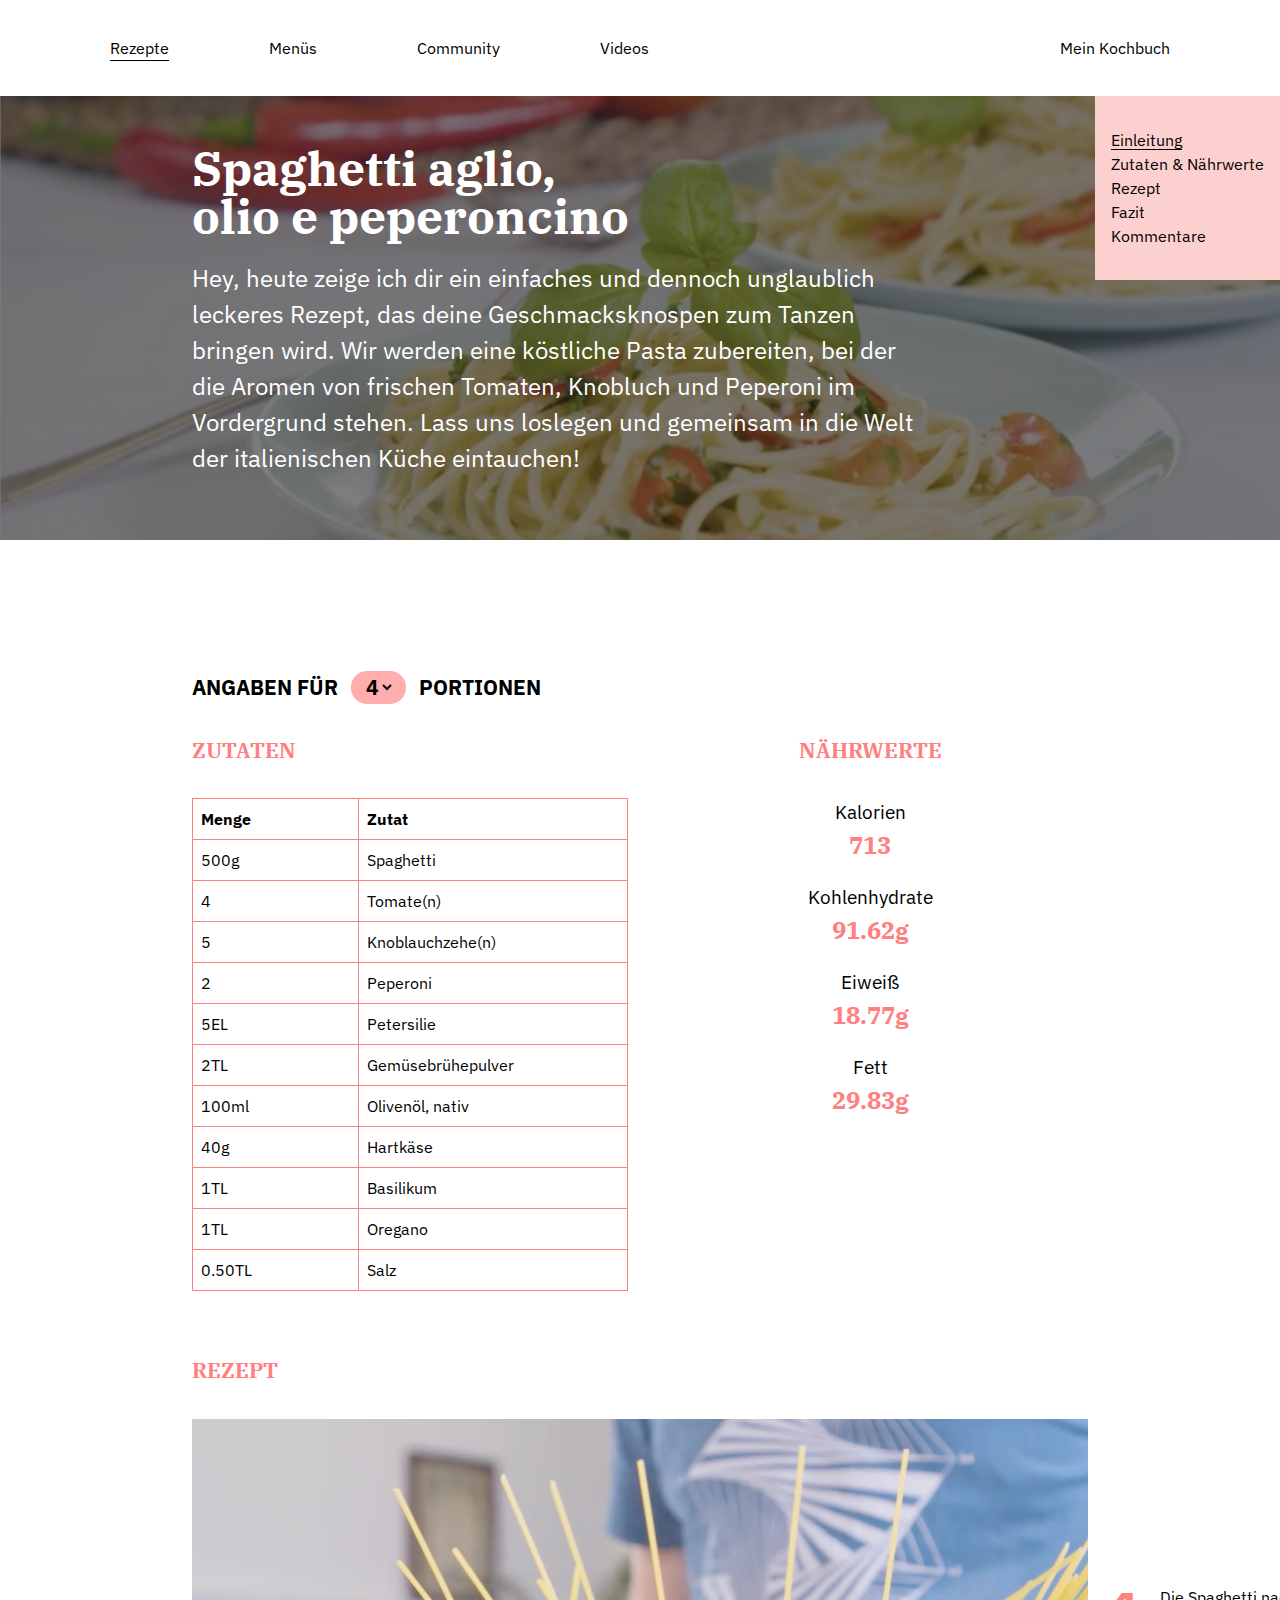
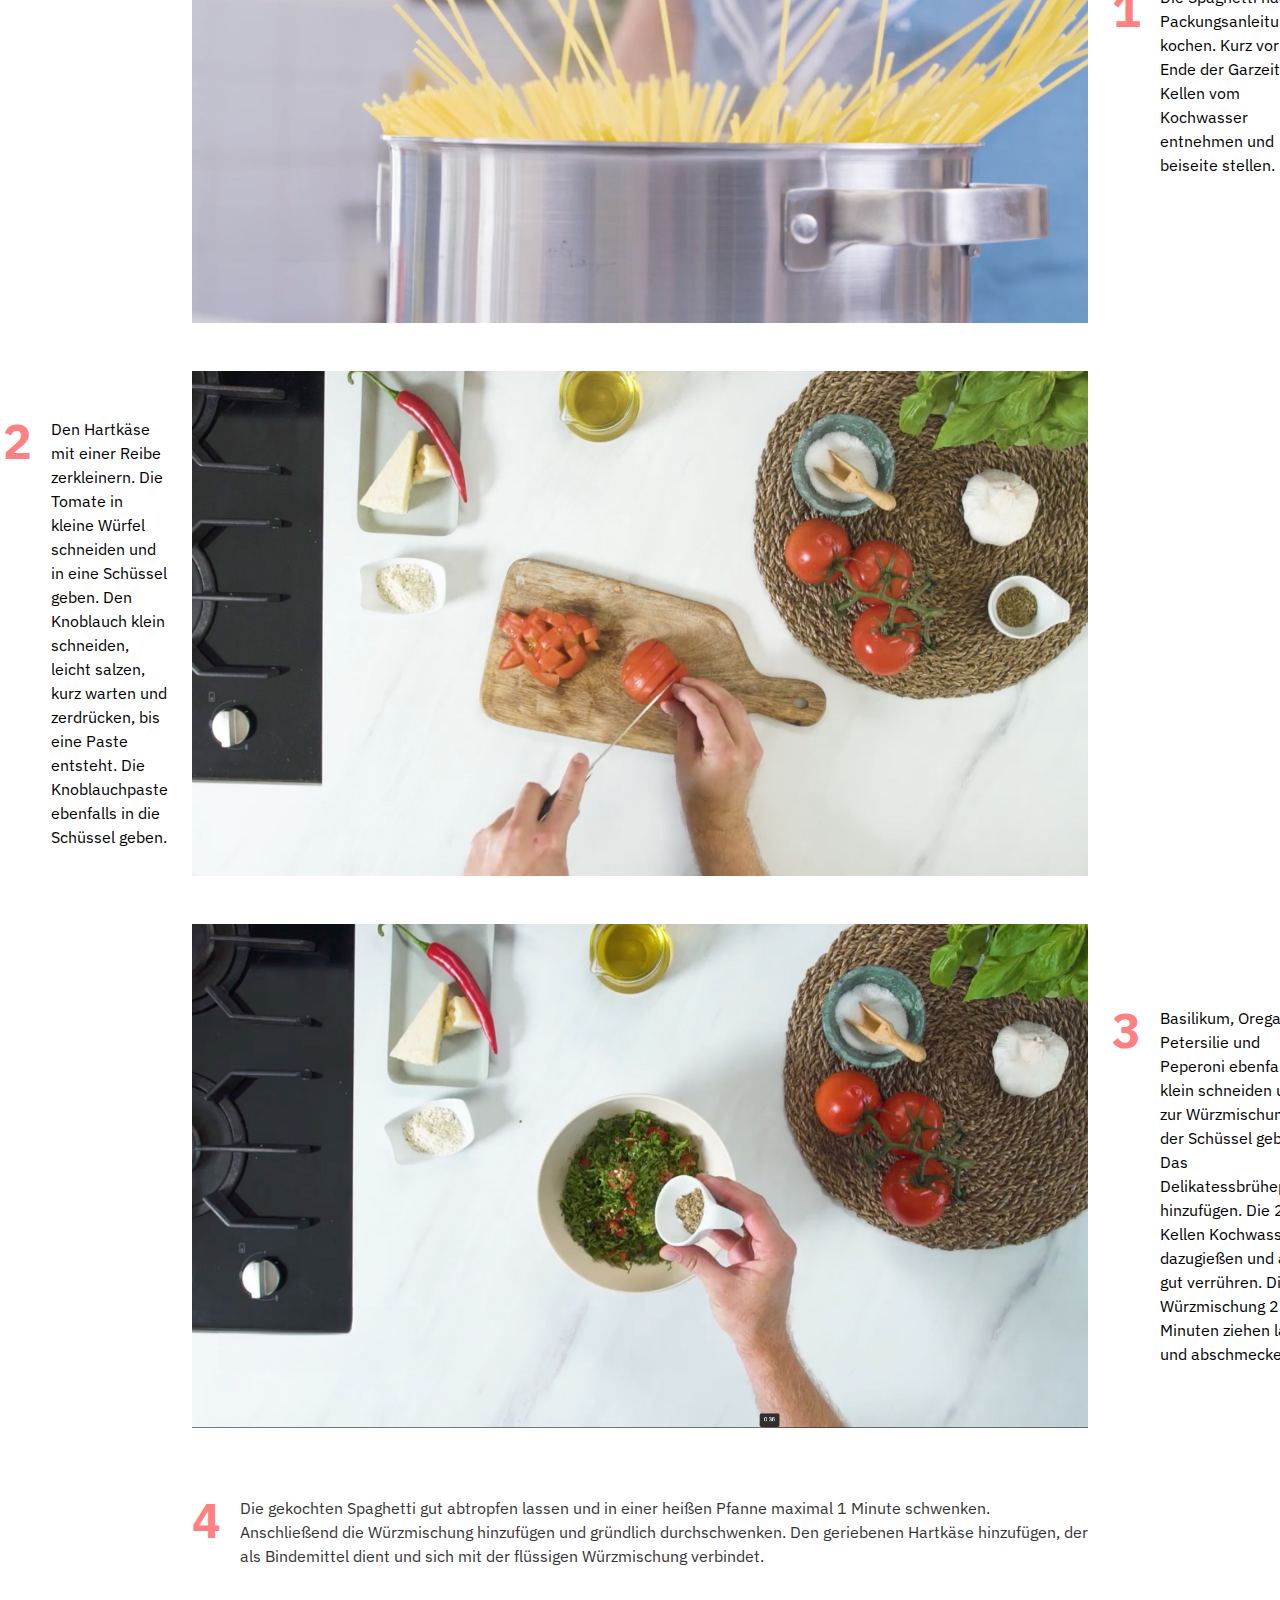
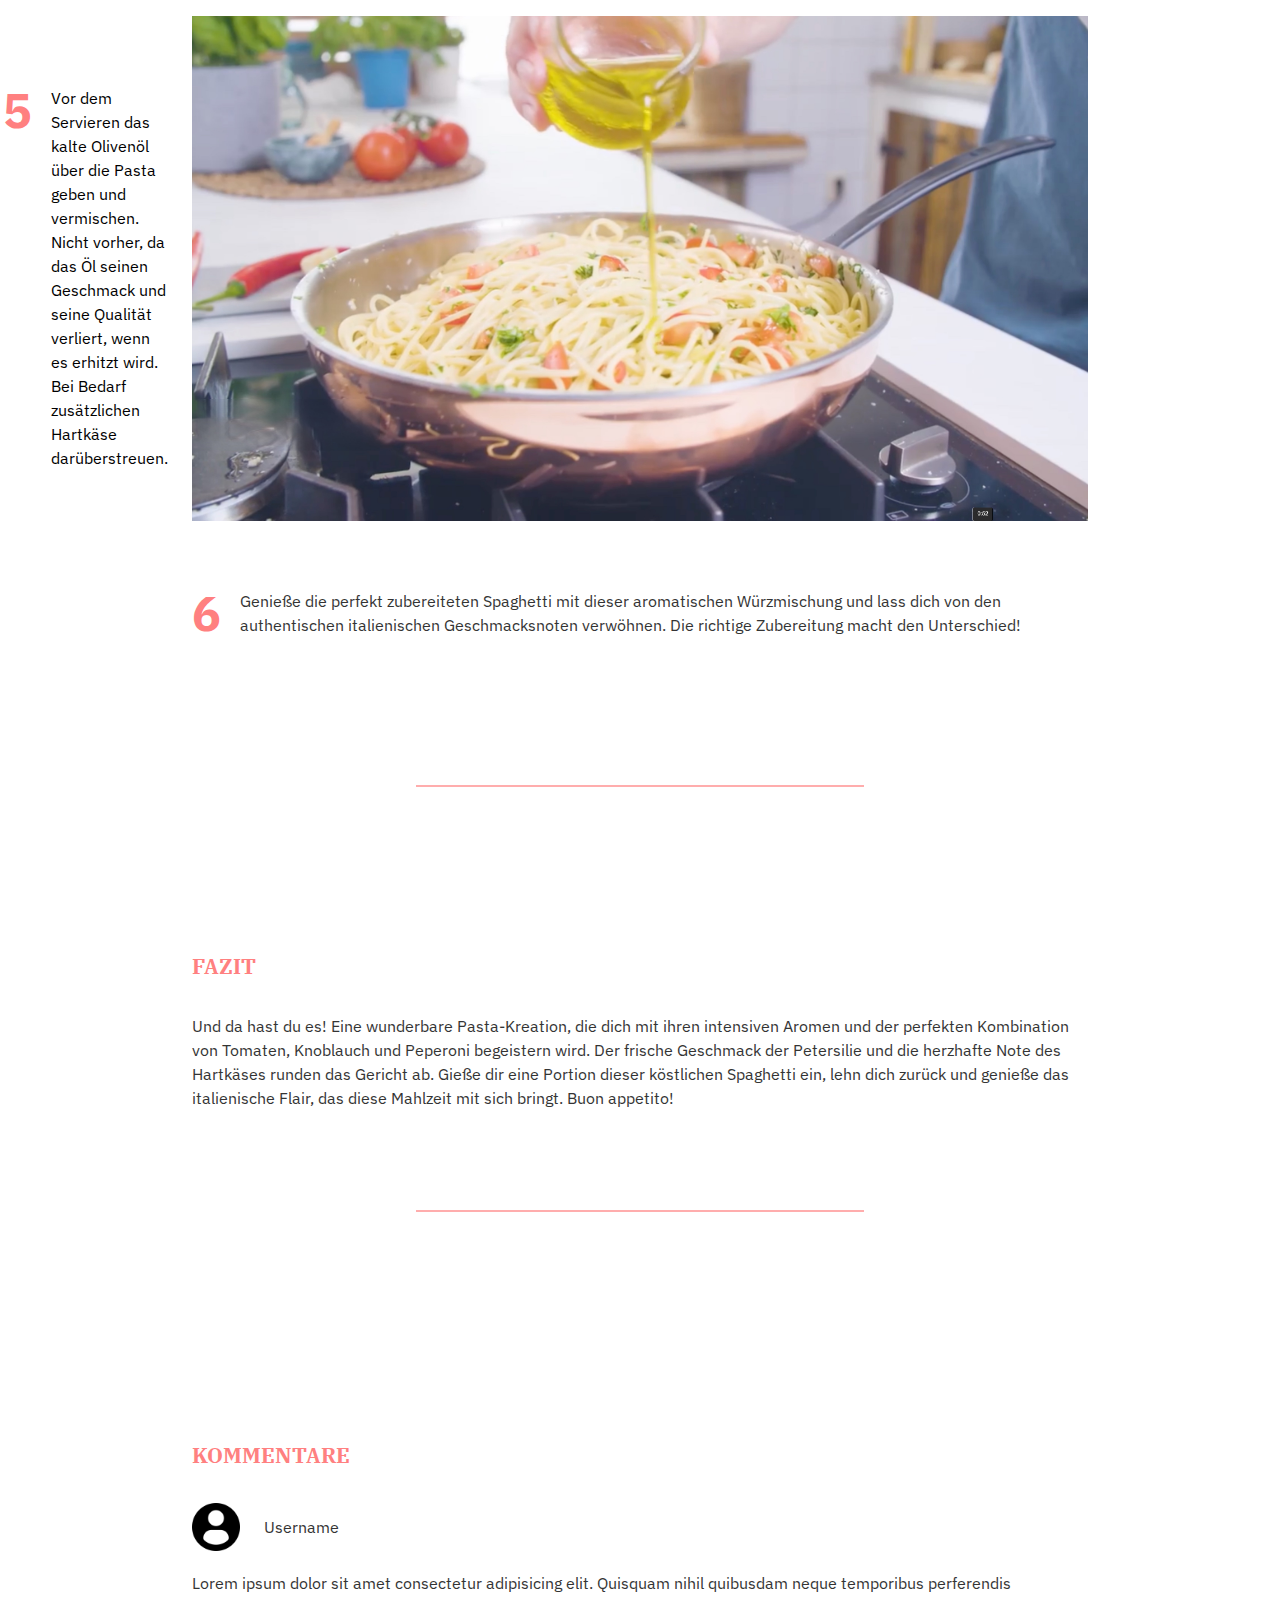
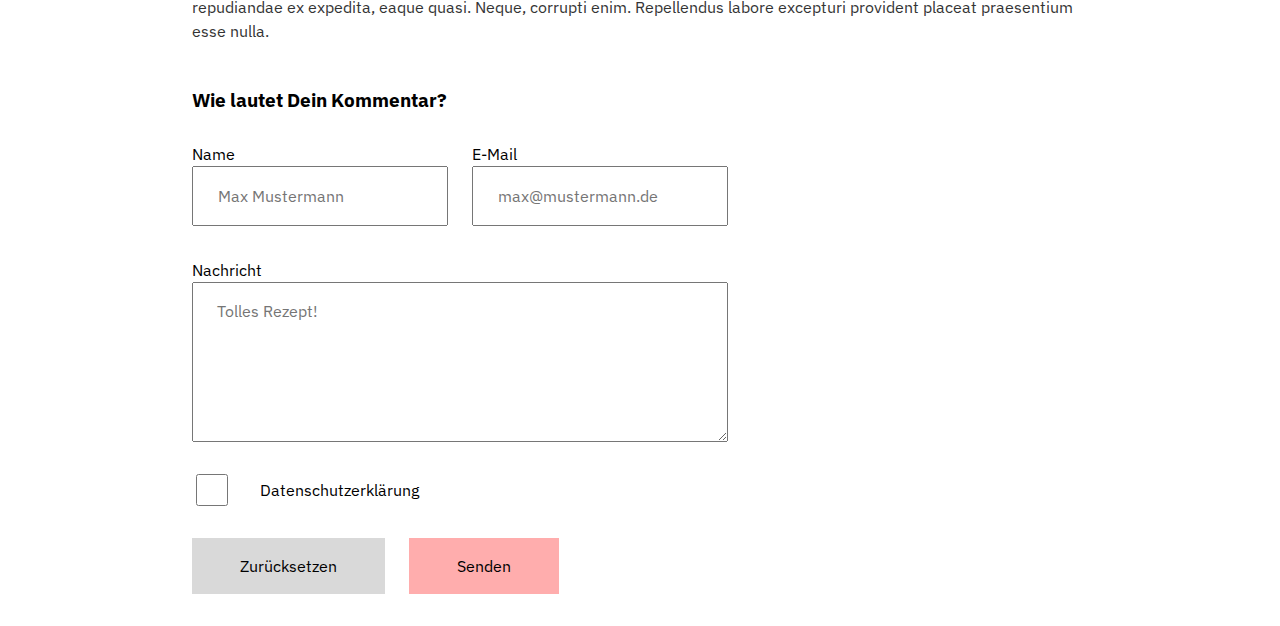
==== commit 76f27065: "Initialize cn-layout-finetuning" ====
--- a/recipes/spaghetti-aglio-olio-e-peperoncino.html
+++ b/recipes/spaghetti-aglio-olio-e-peperoncino.html
@@ -8,17 +8,19 @@
     <title>Spaghetti aglio, olio e peperoncino</title>
 
     <link rel="stylesheet" href="/styles/reset.css">
-    <link rel="stylesheet" href="/styles/style.css">
-    <link rel="stylesheet" href="/styles/spaghetti-aglio-olio-e-peperoncino.css">
+    <link rel="stylesheet" href="/styles/variables.css">
+    <link rel="stylesheet" href="/styles/base.css">
+    <link rel="stylesheet" href="/styles/layout.css">
+    <link rel="stylesheet" href="/styles/components.css">
     <link rel="stylesheet" href="/styles/quantity-selector.css">
 </head>
 
 <body>
 
-    <header>
-        <nav class="navbar">
+    <header class="navbar">
+        <nav>
             <ul>
-                <li><a href="/recipes/spaghetti-aglio-olio-e-peperoncino.html">Rezepte</a></li>
+                <li><a class="is-active" href="/recipes/spaghetti-aglio-olio-e-peperoncino.html">Rezepte</a></li>
                 <li><a href="/index.html">Menüs</a></li>
                 <li><a href="#">Community</a></li>
                 <li><a href="#">Videos</a></li>
@@ -27,164 +29,222 @@
         </nav>
     </header>
 
-    <nav data-intern-nav class="intern-nav">
-        <ul>
-            <li><a href="#einleitung">Einleitung</a></li>
-            <li><a href="#zutaten-und-naehrwerte">Zutaten & Nährwerte</a></li>
-            <li><a href="#rezept">Rezept</a></li>
-            <li><a href="#fazit">Fazit</a></li>
-            <li><a href="#kommentare">Kommentare</a></li>
-        </ul>
-    </nav>
-
     <main>
+        <nav data-intern-nav class="intern-nav">
+            <ul>
+                <li><a href="#einleitung">Einleitung</a></li>
+                <li><a href="#zutaten-und-naehrwerte">Zutaten & Nährwerte</a></li>
+                <li><a href="#rezept">Rezept</a></li>
+                <li><a href="#fazit">Fazit</a></li>
+                <li><a href="#kommentare">Kommentare</a></li>
+            </ul>
+        </nav>
         <article class="hero" id="einleitung">
             <figure>
                 <img src="/images/spaghetti-aglio-olio-e-peperoncino.jpg"
                     alt="Bild von Spaghetti aglio, olio e peperoncino">
             </figure>
-            <h1>Spaghetti aglio, olio e peperoncino</h1>
-            <p>Hey, heute zeige ich dir ein einfaches und dennoch unglaublich leckeres Rezept, das deine
-                Geschmacksknospen zum Tanzen bringen wird. Wir werden eine köstliche Pasta zubereiten, bei der die
-                Aromen von frischen Tomaten, Knobluch und Peperoni im Vordergrund stehen. Lass uns loslegen und
-                gemeinsam in die Welt der italienischen Küche eintauchen!</p>
+
+            <div class="hero-content">
+                <h1>Spaghetti aglio, olio e peperoncino</h1>
+                <p>Hey, heute zeige ich dir ein einfaches und dennoch unglaublich leckeres Rezept, das deine
+                    Geschmacksknospen zum Tanzen bringen wird. Wir werden eine köstliche Pasta zubereiten, bei der die
+                    Aromen von frischen Tomaten, Knobluch und Peperoni im Vordergrund stehen. Lass uns loslegen und
+                    gemeinsam in die Welt der italienischen Küche eintauchen!</p>
+            </div>
         </article>
 
-        <h2>Angaben für <span class="highlighted">
-                <select name="quantity-selector" id="quantity-selector" data-quantity-selector>
-                    <option value="1">1</option>
-                    <option value="2">2</option>
-                    <option value="3">3</option>
-                    <option value="4" selected>4</option>
-                    <option value="5">5</option>
-                    <option value="6">6</option>
-                    <option value="7">7</option>
-                    <option value="8">8</option>
-                </select></span> Portionen</h2>
-
-        <article class="ingredients" id="zutaten-und-naehrwerte">
-
-            <h2>Zutaten</h2>
-
-            <table>
-                <thead>
-                    <tr>
-                        <th>Menge</th>
-                        <th>Zutat</th>
-                    </tr>
-                </thead>
-                <tbody>
-                    <tr>
-                        <td data-quantity="125" data-unit="g"></td>
-                        <td>Spaghetti</td>
-                    </tr>
-                    <tr>
-                        <td data-quantity="1"></td>
-                        <td>Tomate(n)</td>
-                    </tr>
-                    <tr>
-                        <td data-quantity="1.25"></td>
-                        <td>Knoblauchzehe(n)</td>
-                    </tr>
-                    <tr>
-                        <td data-quantity="0.5"></td>
-                        <td>Peperoni</td>
-                    </tr>
-                    <tr>
-                        <td data-quantity="1.25" data-unit="EL"></td>
-                        <td>Petersilie</td>
-                    </tr>
-                    <tr>
-                        <td data-quantity="0.5" data-unit="TL"></td>
-                        <td>Gemüsebrühepulver</td>
-                    </tr>
-                    <tr>
-                        <td data-quantity="25" data-unit="ml"></td>
-                        <td>Olivenöl, nativ</td>
-                    </tr>
-                    <tr>
-                        <td data-quantity="10" data-unit="g"></td>
-                        <td>Hartkäse</td>
-                    </tr>
-                    <tr>
-                        <td data-quantity="0.25" data-unit="TL"></td>
-                        <td>Basilikum</td>
-                    </tr>
-                    <tr>
-                        <td data-quantity="0.25" data-unit="TL"></td>
-                        <td>Oregano</td>
-                    </tr>
-                    <tr>
-                        <td data-quantity="0.125" data-unit="TL"></td>
-                        <td>Salz</td>
-                    </tr>
-                </tbody>
-            </table>
-        </article>
-
-        <article class="nutritional-values" id="zutaten-und-naehrwerte">
-            <h2>Nährwerte</h2>
-
-            <dl>
-                <dt>Kalorien</dt>
-                <dd data-quantity="178.25"></dd>
-                <dt>Kohlenhydrate</dt>
-                <dd data-quantity="22.905" data-unit="g"></dd>
-                <dt>Eiweiß</dt>
-                <dd data-quantity="4.6925" data-unit="g"></dd>
-                <dt>Fett</dt>
-                <dd data-quantity="7.4575" data-unit="g"></dd>
-            </dl>
-        </article>
-
-        <article class="recipe" id="rezept">
+        <section id="zutaten-und-naehrwerte">
+            <h2 class="quantity-selector-head">Angaben für <span class="highlighted">
+                    <select name="quantity-selector" id="quantity-selector" data-quantity-selector>
+                        <option value="1">1</option>
+                        <option value="2">2</option>
+                        <option value="3">3</option>
+                        <option value="4" selected>4</option>
+                        <option value="5">5</option>
+                        <option value="6">6</option>
+                        <option value="7">7</option>
+                        <option value="8">8</option>
+                    </select></span> Portionen</h2>
+
+            <div class="grid" data-columns="2">
+
+                <section class="ingredients">
+
+                    <h2>Zutaten</h2>
+
+                    <table>
+                        <thead>
+                            <tr>
+                                <th>Menge</th>
+                                <th>Zutat</th>
+                            </tr>
+                        </thead>
+                        <tbody>
+                            <tr>
+                                <td data-quantity="125" data-unit="g"></td>
+                                <td>Spaghetti</td>
+                            </tr>
+                            <tr>
+                                <td data-quantity="1"></td>
+                                <td>Tomate(n)</td>
+                            </tr>
+                            <tr>
+                                <td data-quantity="1.25"></td>
+                                <td>Knoblauchzehe(n)</td>
+                            </tr>
+                            <tr>
+                                <td data-quantity="0.5"></td>
+                                <td>Peperoni</td>
+                            </tr>
+                            <tr>
+                                <td data-quantity="1.25" data-unit="EL"></td>
+                                <td>Petersilie</td>
+                            </tr>
+                            <tr>
+                                <td data-quantity="0.5" data-unit="TL"></td>
+                                <td>Gemüsebrühepulver</td>
+                            </tr>
+                            <tr>
+                                <td data-quantity="25" data-unit="ml"></td>
+                                <td>Olivenöl, nativ</td>
+                            </tr>
+                            <tr>
+                                <td data-quantity="10" data-unit="g"></td>
+                                <td>Hartkäse</td>
+                            </tr>
+                            <tr>
+                                <td data-quantity="0.25" data-unit="TL"></td>
+                                <td>Basilikum</td>
+                            </tr>
+                            <tr>
+                                <td data-quantity="0.25" data-unit="TL"></td>
+                                <td>Oregano</td>
+                            </tr>
+                            <tr>
+                                <td data-quantity="0.125" data-unit="TL"></td>
+                                <td>Salz</td>
+                            </tr>
+                        </tbody>
+                    </table>
+                </section>
+
+                <section class="nutritional-values" >
+                    <h2>Nährwerte</h2>
+
+                    <dl>
+                        <dt>Kalorien</dt>
+                        <dd data-quantity="178.25"></dd>
+                        <dt>Kohlenhydrate</dt>
+                        <dd data-quantity="22.905" data-unit="g"></dd>
+                        <dt>Eiweiß</dt>
+                        <dd data-quantity="4.6925" data-unit="g"></dd>
+                        <dt>Fett</dt>
+                        <dd data-quantity="7.4575" data-unit="g"></dd>
+                    </dl>
+                </section>
+            </div>
+        </section>
+
+
+        <section id="rezept">
             <h2>Rezept</h2>
-            <ol>
-                <li>
-                    <p>Die Spaghetti nach Packungsanleitung kochen. Kurz vor Ende der Garzeit 2 Kellen vom Kochwasser
-                        entnehmen und beiseite stellen.</p>
-                </li>
-                <li>
-
-                    <p>Den Hartkäse mit einer Reibe zerkleinern. Die Tomate in kleine Würfel schneiden und in eine
-                        Schüssel geben. Den Knoblauch klein schneiden, leicht salzen, kurz warten und zerdrücken, bis
-                        eine Paste entsteht. Die Knoblauchpaste ebenfalls in die Schüssel geben.</p>
-                </li>
-                <li>
-                    <p>Basilikum, Oregano, Petersilie und Peperoni ebenfalls klein schneiden und zur Würzmischung in der
-                        Schüssel geben. Das Delikatessbrühepulver hinzufügen. Die 2 Kellen Kochwasser dazugießen und
-                        alles gut verrühren. Die Würzmischung 2 Minuten ziehen lassen und abschmecken.</p>
-                </li>
-                <li>
-                    <p>Die gekochten Spaghetti gut abtropfen lassen und in einer heißen Pfanne maximal 1 Minute
-                        schwenken. Anschließend die Würzmischung hinzufügen und gründlich durchschwenken. Den geriebenen
-                        Hartkäse hinzufügen, der als Bindemittel dient und sich mit der flüssigen Würzmischung
-                        verbindet.</p>
-                </li>
-                <li>
-                    <p>Vor dem Servieren das kalte Olivenöl über die Pasta geben und vermischen. Nicht vorher, da das Öl
-                        seinen Geschmack und seine Qualität verliert, wenn es erhitzt wird. Bei Bedarf zusätzlichen
-                        Hartkäse darüberstreuen.</p>
-                </li>
-                <li>
-                    <p>Genieße die perfekt zubereiteten Spaghetti mit dieser aromatischen Würzmischung und lass dich von
-                        den authentischen italienischen Geschmacksnoten verwöhnen. Die richtige Zubereitung macht den
-                        Unterschied!</p>
+            <ol class="steps">
+                <li>
+                    <figure>
+                        <img src="../images/step-1.jpg" alt="Topf mit kassen Spaghetti drin">
+                        <figcaption class="has-counter">
+                            Die Spaghetti nach Packungsanleitung kochen. Kurz vor Ende der Garzeit 2 Kellen vom
+                            Kochwasser
+                            entnehmen und beiseite stellen.
+                        </figcaption>
+                    </figure>
+                </li>
+                <li>
+                    <figure class="is-reversed">
+                        <img src="../images/step-2.jpg" alt="Topf mit kassen Spaghetti drin">
+                        <figcaption class="has-counter">
+                            Den Hartkäse mit einer Reibe zerkleinern. Die Tomate in kleine Würfel schneiden und in eine
+                            Schüssel
+                            geben. Den Knoblauch klein schneiden, leicht salzen, kurz warten und zerdrücken, bis eine
+                            Paste
+                            entsteht. Die Knoblauchpaste ebenfalls in die Schüssel geben.
+                        </figcaption>
+                    </figure>
+                </li>
+                <li>
+                    <figure>
+                        <img src="../images/step-3.jpg" alt="Topf mit kassen Spaghetti drin">
+                        <figcaption class="has-counter">
+                            Basilikum, Oregano, Petersilie und Peperoni ebenfalls klein schneiden und zur Würzmischung
+                            in der
+                            Schüssel geben. Das Delikatessbrühepulver hinzufügen. Die 2 Kellen Kochwasser dazugießen und
+                            alles
+                            gut verrühren. Die Würzmischung 2 Minuten ziehen lassen und abschmecken.
+                        </figcaption>
+                    </figure>
+                </li>
+                <li class="is-text-only">
+                    <p class="has-counter">
+                        Die gekochten Spaghetti gut abtropfen lassen und in einer heißen Pfanne maximal 1 Minute
+                        schwenken.
+                        Anschließend die Würzmischung hinzufügen und gründlich durchschwenken. Den geriebenen Hartkäse
+                        hinzufügen,
+                        der als Bindemittel dient und sich mit der flüssigen Würzmischung verbindet.
+                    </p>
+                </li>
+                <li>
+                    <figure class="is-reversed">
+                        <img src="../images/step-4.jpg" alt="Topf mit kassen Spaghetti drin">
+                        <figcaption class="has-counter">
+                            Vor dem Servieren das kalte Olivenöl über die Pasta geben und vermischen. Nicht vorher, da
+                            das Öl
+                            seinen Geschmack und seine Qualität verliert, wenn es erhitzt wird. Bei Bedarf zusätzlichen
+                            Hartkäse
+                            darüberstreuen.
+                        </figcaption>
+                    </figure>
+                </li>
+                <li class="is-text-only">
+                    <p class="has-counter">Genieße die perfekt zubereiteten Spaghetti mit dieser aromatischen
+                        Würzmischung und lass dich von den authentischen italienischen Geschmacksnoten verwöhnen. Die
+                        richtige Zubereitung macht den Unterschied!
+                    </p>
                 </li>
             </ol>
-        </article>
-
-        <article id="fazit">
+
+            <hr>
+        </section>
+
+        <section id="fazit">
             <h2>Fazit</h2>
             <p>Und da hast du es! Eine wunderbare Pasta-Kreation, die dich mit ihren intensiven Aromen und der perfekten
                 Kombination von Tomaten, Knoblauch und Peperoni begeistern wird. Der frische Geschmack der Petersilie
                 und die herzhafte Note des Hartkäses runden das Gericht ab. Gieße dir eine Portion dieser köstlichen
                 Spaghetti ein, lehn dich zurück und genieße das italienische Flair, das diese Mahlzeit mit sich bringt.
                 Buon appetito!</p>
-        </article>
-
-        <article id="kommentare">
-            <h2>Neuer Kommentar</h2>
+
+                <hr>
+        </section>
+
+        <section id="kommentare">
+
+        </section>
+
+        <section class="comments" id="kommentare">
+            <h2>Kommentare</h2>
+            <div class="comment">
+                <div class="comment-user-info">
+                    <img src="../images/user.png" alt="Logo">
+                    <p>Username</p>
+                </div>
+                <p>Lorem ipsum dolor sit amet consectetur adipisicing elit. Quisquam nihil quibusdam neque temporibus
+                    perferendis repudiandae ex expedita, eaque quasi. Neque, corrupti enim. Repellendus labore excepturi
+                    provident placeat praesentium esse nulla.</p>
+            </div>
+
+            <h3>Wie lautet Dein Kommentar?</h3>
+
             <form action="#">
                 <div class="form-container">
                     <div class="input-container">
@@ -198,21 +258,24 @@
                     </div>
                 </div>
 
+                <div>
+
+                </div>
+
                 <label for="message">Nachricht</label>
-                <textarea id="message" name="message" placeholder="Nachricht" value="">
-                </textarea>
+                <textarea id="message" name="message" placeholder="Tolles Rezept!"></textarea>
 
                 <label for="data">
                     <input type="checkbox" id="data" name="data">
                     Datenschutzerklärung</label>
 
                 <div class="form-container">
-                    <button type="submit">Senden</button>
-
                     <button type="reset">Zurücksetzen</button>
+
+                    <button id="comment-submit-btn" type="submit">Senden</button>
                 </div>
             </form>
-        </article>
+        </section>
     </main>
 
     <script src="/scripts/form-validation.js"></script>
--- a/styles/variables.css
+++ b/styles/variables.css
@@ -0,0 +1,55 @@
+@import url("https://fonts.googleapis.com/css2?family=IBM+Plex+Sans:wght@400;700&display=swap");
+@import url("https://fonts.googleapis.com/css2?family=IBM+Plex+Serif:wght@400;500;700&display=swap");
+
+:root {
+    --base-size: 1rem;
+
+    /* Sizes */
+    --xs: calc(0.5 * var(--base-size));
+    --s: calc(1 * var(--base-size));
+    --m: calc(1.5 * var(--base-size));
+    --l: calc(2 * var(--base-size));
+    --xl: calc(3 * var(--base-size));
+    --xxl: calc(4 * var(--base-size));
+    --xxxl: calc(5 * var(--base-size));
+    --max-width-content: calc(60 * var(--s));
+
+    /* Colors */
+    --primary: #000;
+    --primary-lighter: #343434;
+    --secondary: #fff;
+    --accent: #ff8080;
+    --accent-lighter: #ffadad;
+    --accent-lightest: #fdd0d0;
+    --light: hsl(0deg 0% 80% / 100%);
+    --lighter: hsl(0deg 0% 90% / 100%);
+    --lightest: hsl(0deg 0% 100% / 100%);    
+
+    /* Font Family */
+    --font-family-sans: "IBM Plex Sans", sans-serif;
+    --font-family-serif: "IBM Plex Serif", serif;
+
+    /* Spacing */
+    --spacing-padding: 110px;
+    --spacing-margin-large: 100px;
+    --spacing-margin-medium: 20px;
+
+    /* Font Sizes */
+    --font-size-base: var(--s);
+    --font-size-heading1: var(--xl);
+    --font-size-heading2: var(--m);
+    --font-size-paragraph: var(--s);
+
+    /* Font Weights */
+    --font-weight-normal: 400;
+    --font-weight-bold: 700;
+
+    /* Figure */
+    --figure-margin-top: var(--spacing-margin-large);
+
+    /* Article */
+    --article-margin-bottom: var(--spacing-margin-large);
+
+    /* Misc */
+    --lh-heading: 100%;
+}
--- a/styles/base.css
+++ b/styles/base.css
@@ -0,0 +1,115 @@
+
+html,
+body {
+    font-family: var(--font-family-sans);
+    font-size: var(--font-size-base);
+}
+
+nav a {
+    color: var(--primary);
+}
+
+
+h1 {
+    max-width: var(--max-width-content);
+    color: var(--accent);
+    font-family: var(--font-family-serif);
+    font-size: var(--font-size-heading1);
+    font-weight: var(--font-weight-bold);
+    line-height: var(--lh-heading);
+    text-wrap: balance;
+}
+
+h2 {
+    margin-bottom: var(--l);
+    font-size: var(--font-size-heading2);
+    font-weight: var(--font-weight-bold);
+    line-height: var(--lh-normal);
+}
+
+h3{
+    line-height: var(--lh-heading);
+}
+
+h2 + h3{
+    margin-top: calc(var(--m) * -1);
+}
+
+hr {
+    border: none;
+    border-top: 2px solid #d9d9d9;
+    margin: var(--spacing-margin-large) 0;
+}
+
+p {
+    margin: var(--spacing-margin-medium) 0 0;
+    color: var(--primary-lighter);
+    font-size: var(--font-size-paragraph);
+    font-weight: var(--font-weight-normal);
+    line-height: 1.5;
+}
+
+figure {
+    margin: var(--figure-margin-top) 0 0;
+}
+
+img {
+    width: 100%;
+}
+
+figcaption {
+    margin: var(--spacing-margin-medium) 0 0;
+}
+
+ol {
+    padding: 0 0 0 var(--spacing-margin-medium);
+}
+
+main > article:not(.hero),
+main > div,
+main > section:not(.hero){
+    max-width: var(--max-width-content);
+    padding: var(--l);
+    margin: auto;
+}
+
+/* stylelint-disable-next-line no-descending-specificity */
+article {
+    margin: 0 0 var(--article-margin-bottom);
+}
+
+article a {
+    display: inline-block;
+    margin: var(--spacing-margin-medium) 0 0;
+    color: var(--primary);
+    text-decoration: none;
+}
+
+section h2,
+article:not([class]) h2
+ {
+    color: var(--accent);
+    font-family: var(--font-family-serif);
+    font-size: 1.3rem;
+    text-transform: uppercase;
+}
+
+article:not([class]) h3,
+section:not([class]) h3 {
+    font-family: var(--font-family-serif);
+    font-size: 2rem;
+    font-weight: var(--font-weight-bold);
+}
+
+article:not([class]) figure,
+section:not([class]) figure {
+    width: 80%;
+    margin-left: 10%;
+}
+
+article:not([class]) hr,
+section:not([class]) hr {
+    width: 50%;
+    border-top: 2px solid var(--accent-lighter);
+    margin-left: 25%;
+}--- a/styles/layout.css
+++ b/styles/layout.css
@@ -0,0 +1,11 @@
+/* Grid
+########################################################################## */
+
+.grid{
+    display: grid;
+    gap: var(--m);
+}
+
+.grid[data-columns='2']{
+    grid-template-columns: repeat(2, 1fr);
+}--- a/styles/components.css
+++ b/styles/components.css
@@ -0,0 +1,412 @@
+/* Hero
+############################################################################ */
+
+.hero {
+    position: relative;
+    display: flex;
+    overflow: hidden;
+    width: 100vw;
+    flex-direction: column;
+    align-items: center;
+    justify-content: center;
+    color: var(--secondary);
+}
+
+.hero figure {
+    position: absolute;
+    margin: 0;
+    inset: 0;
+    pointer-events: none;
+}
+
+.hero figure img {
+    position: absolute;
+    z-index: -1;
+    top: 0;
+    right: 0;
+    bottom: 0;
+    width: 100%;
+    height: 100%;
+    filter: brightness(0.5);
+    object-fit: cover;
+    object-position: center center;
+
+}
+
+.hero figure figcaption {
+    position: absolute;
+    right: var(--xl);
+    bottom: var(--s);
+    font-size: smaller;
+}
+
+.hero h1 {
+    color: var(--lightest);
+}
+
+.hero h2 {
+    color: var(--lightest);
+    font-family: var(--font-family-serif);
+    font-size: var(--l);
+    font-weight: var(--font-weight-bold);
+    line-height: var(--lh-heading);
+}
+
+.hero p {
+    color: var(--secondary);
+    font-size: var(--m);
+}
+
+.hero a {
+    display: block;
+    margin-top: var(--l);
+    color: var(--secondary);
+    font-size: smaller;
+    text-decoration: underline;
+    text-underline-offset: 0.4rem;
+}
+
+.hero-content{
+    max-width: var(--max-width-content);
+    padding: var(--xl) var(--l) var(--xxl);
+    padding-right: calc(10vw * 1.5);
+}
+
+/* Subheader
+############################################################################ */
+
+.subheader {
+    font-size: 1.5rem;
+    font-weight: var(--font-weight-bold);
+}
+
+
+/* Catcher
+############################################################################ */
+
+.catcher {
+    max-width: var(--max-width-content);
+    padding: var(--l);
+}
+
+.catcher * {
+    margin: var(--spacing-margin-medium) 0 0;
+}
+
+.catcher h1{
+    max-width: 90%;
+}
+
+.catcher p:last-child {
+    display: flex;
+    width: 100%;
+    align-items: center;
+}
+
+.catcher p:last-child svg {
+    position: absolute;
+    left: 50%;
+    transform: translateX(-50%);
+}
+
+.catcher hr {
+    width: 22%;
+    border-top: 3px solid var(--accent-lighter);
+}
+
+
+/* Ingredients
+############################################################################ */
+
+.ingredients table {
+    width: 100%;
+    border: 1px solid var(--accent);
+    border-collapse: collapse;
+}
+
+.ingredients th,
+.ingredients td {
+    padding: 8px;
+    border-right: 1px solid var(--accent);
+    border-bottom: 1px solid var(--accent);
+    text-align: left;
+}
+
+.ingredients td {
+    padding-right: 6rem;
+}
+
+.ingredients td:last-child {
+    border-right: none;
+}
+
+/* Nutritional Values
+############################################################################ */
+
+.nutritional-values{
+    width: 100%;
+    text-align: center;
+}
+
+.nutritional-values dl {
+    margin: 20px 0 0;
+}
+
+.nutritional-values dt {
+    margin: 20px 0 0;
+    font-size: 1.2rem;
+}
+
+.nutritional-values dd {
+    color: var(--accent);
+    font-family: "IBM Plex Serif", serif;
+    font-size: 1.5rem;
+    font-weight: var(--font-weight-bold);
+}
+
+
+/* Navbar (Main Navigation)
+############################################################################ */
+
+.navbar {
+    position: sticky;
+    z-index: 1;
+    top: 0;
+    width: 100%;
+    padding: var(--spacing-margin-medium) var(--spacing-padding);
+    background: var(--secondary);
+}
+
+.navbar ul {
+    display: flex;
+    width: 100%;
+    justify-content: space-between;
+    padding: 0;
+    list-style: none;
+}
+
+.navbar ul li a {
+    text-decoration: none;
+}
+
+.navbar ul li:not(:last-child) {
+    margin-right: var(--spacing-margin-large);
+}
+
+.navbar ul li:last-child {
+    margin-right: 0;
+    margin-left: auto;
+}
+
+/* navbar link highlight */
+.navbar a.is-active {
+    text-decoration: underline;
+    text-underline-offset: 0.4rem;
+}
+
+/* Intern Nav (Page Navigation)
+############################################################################ */
+
+.intern-nav {
+    position: fixed;
+    z-index: 1;
+    right: 0;
+    margin-top: 0;
+    background-color: var(--accent-lightest);
+}
+
+.intern-nav ul {
+    padding: 1rem;
+    list-style: none;
+}
+
+/* stylelint-disable-next-line no-descending-specificity */
+.intern-nav ul li {
+    margin-right: 0;
+}
+
+.intern-nav ul li a {
+    text-decoration: none;
+}
+
+.intern-nav ul li a[data-state="active"] {
+    text-decoration: underline;
+    text-underline-offset: 0.2rem;}
+
+
+
+/* Quantiy Selector
+############################################################################ */
+
+.quantity-selector-head{
+    max-width: var(--max-width-content);
+    color: var(--darkest);
+    font-family: var(--font-family-sans-serif);
+}
+
+.quantity-selector-head .highlighted {
+    padding: 0.2rem 0.7rem;
+    border-radius: 1rem;
+    margin: 0 0.5rem;
+    background-color: var(--accent-lighter);
+    font-weight: var(--font-weight-bold);
+}
+
+
+/* Form
+############################################################################ */
+
+form {
+    display: flex;
+    width: fit-content;
+    flex-direction: column;
+}
+
+form input {
+    padding: var(--s) var(--m);
+    margin-bottom: var(--l);
+    
+}
+
+.form-container {
+    display: flex;
+    flex-direction: row;
+    gap: var(--m);
+}
+
+form button {
+    padding: var(--s) var(--xl);
+    border: none;
+    border-radius: 0;
+    background: #d9d9d9;
+    outline: none;
+}
+
+.form-container button:last-child{
+    background-color: var(--accent-lighter);
+}
+
+.form-container .input-container {
+    display: flex;
+    flex-direction: column;
+}
+
+textarea {
+    width: 100%;
+    height: 10rem;
+    padding: var(--s) var(--m);
+}
+
+label[for="data"] {
+    display: flex;
+    align-items: center;
+}
+
+form input[type="checkbox"] {
+    width: 2rem;
+    height: 2rem;
+    margin-top: 2rem;
+    margin-right: 2rem;
+}
+
+.invalid {
+    border: 2px solid red;
+}
+
+.invalid-label {
+    color: red;
+}
+
+
+/* Comments
+############################################################################ */
+
+.comments {
+    max-width: var(--max-width-content);
+    padding: var(--l);
+}
+
+.comments h3{
+    margin-top: var(--xl);
+    margin-bottom: var(--l);
+}
+
+/* stylelint-disable-next-line no-descending-specificity */
+.comment-user-info p {
+    margin: 0 0 0 1.5rem;
+}
+
+.comment p:last-child {
+    width: 100%;
+}
+
+/* stylelint-disable-next-line no-descending-specificity */
+.comment img {
+    width: 3rem;
+    height: 3rem;
+}
+
+.comment-user-info {
+    display: flex;
+    flex-direction: row;
+    align-items: center;
+    justify-content: space-between;
+}
+
+/* Steps
+############################################################################ */
+
+.steps{
+    padding: 0;
+    counter-reset: step-count;
+}
+
+/* stylelint-disable-next-line no-descending-specificity */
+.steps > li{
+    display: block;
+    padding-bottom: var(--xl);
+    counter-increment: step-count;
+}
+
+.steps > li.is-text-only{
+    display: flex;
+    justify-content: center;
+}
+
+.steps > li.is-text-only p{
+    max-width: calc(var(--max-content-width) * 0.5);
+}
+
+.steps > li figure{
+    display: flex;
+    width: auto;
+    align-items: center;
+    margin: 0;
+    gap: var(--m);
+}
+
+.steps > li figure > *{
+    flex-basis: 50%;
+    flex-grow: 1;
+}
+
+.steps .is-reversed{
+    flex-direction: row-reverse;
+}
+
+.steps .has-counter{
+    position: relative;
+    padding-top: 0;
+    margin-left: var(--xl);
+}
+
+.steps .has-counter::before {
+    position: absolute;
+    left: calc(var(--xl) * -1);
+    color: var(--accent);
+    content: counter(step-count);
+    font-size: var(--xl);
+    font-weight: bold;
+    line-height: var(--xl);
+}
+
--- a/styles/quantity-selector.css
+++ b/styles/quantity-selector.css
@@ -1,6 +1,6 @@
 [data-quantity-selector] {
+    border: none;
     background-color: transparent;
-    border: none;
+    cursor: pointer;
     outline: none;
-    cursor: pointer;
 }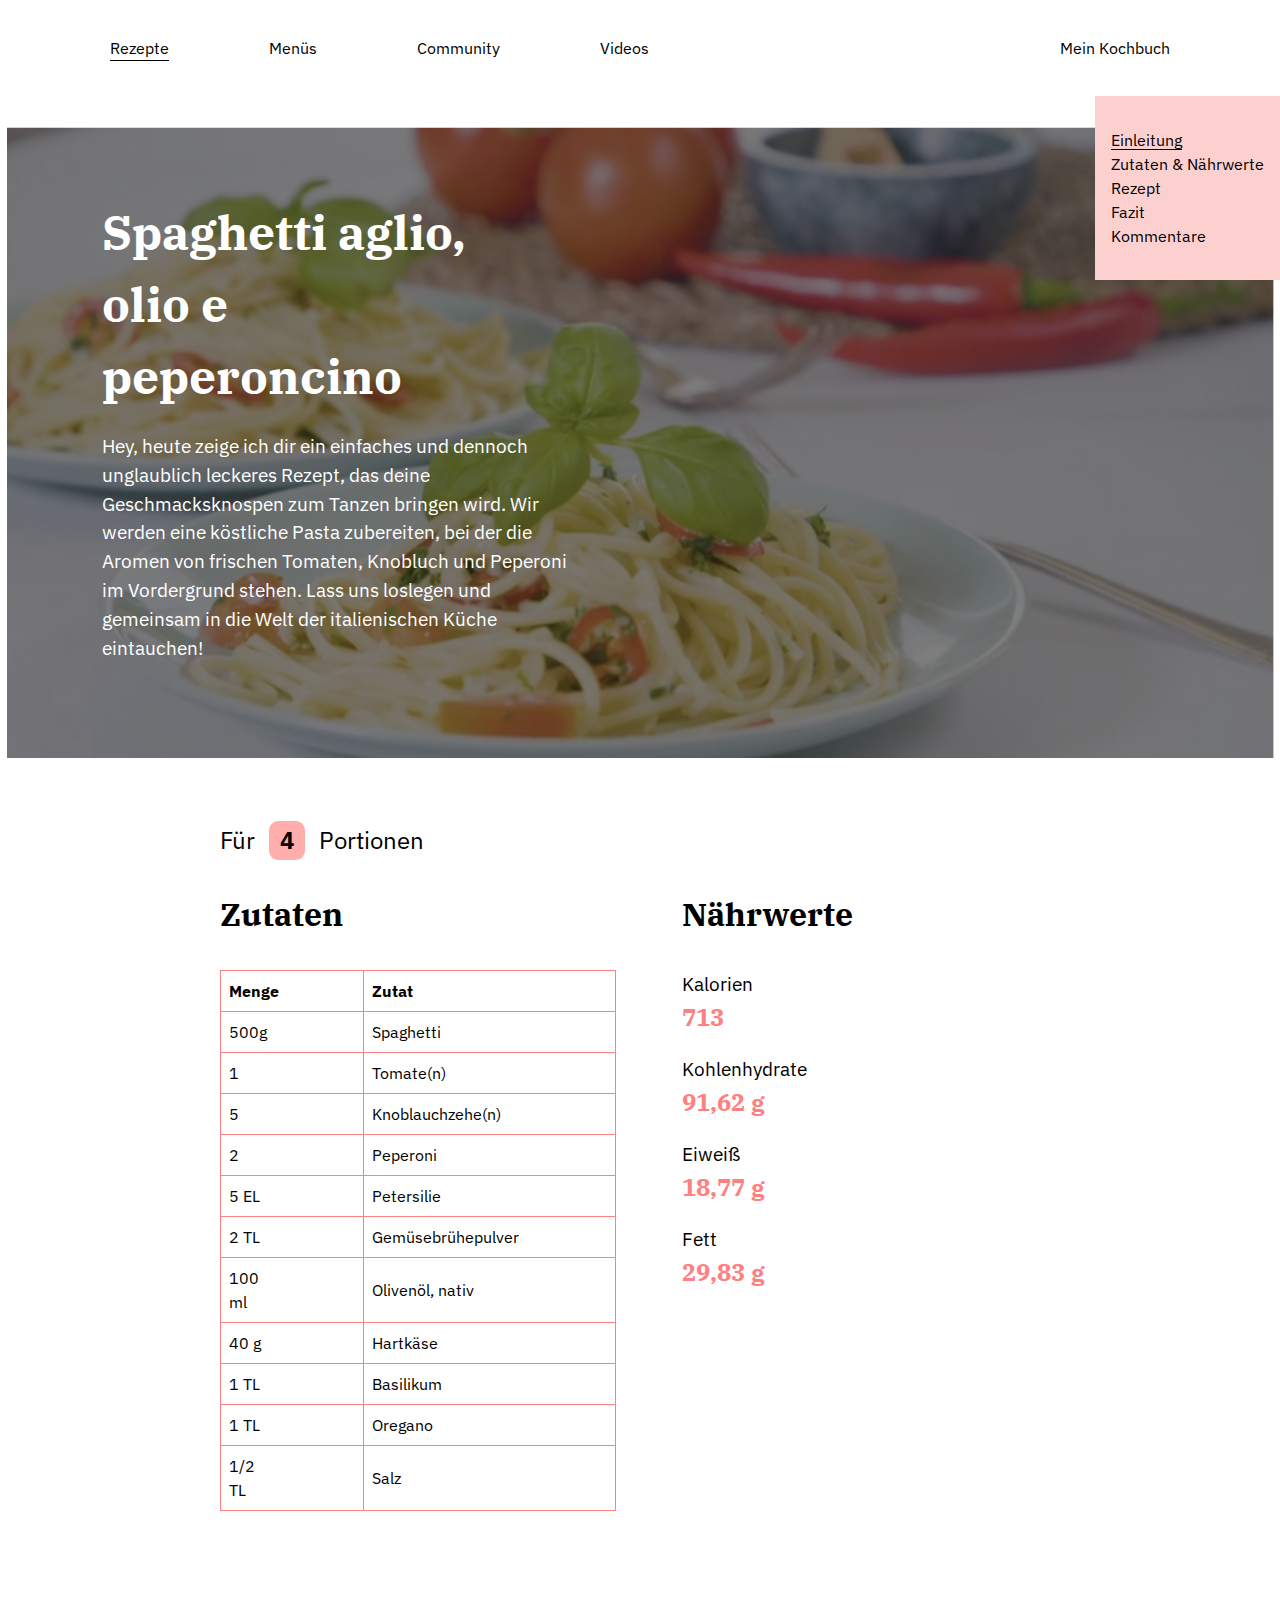
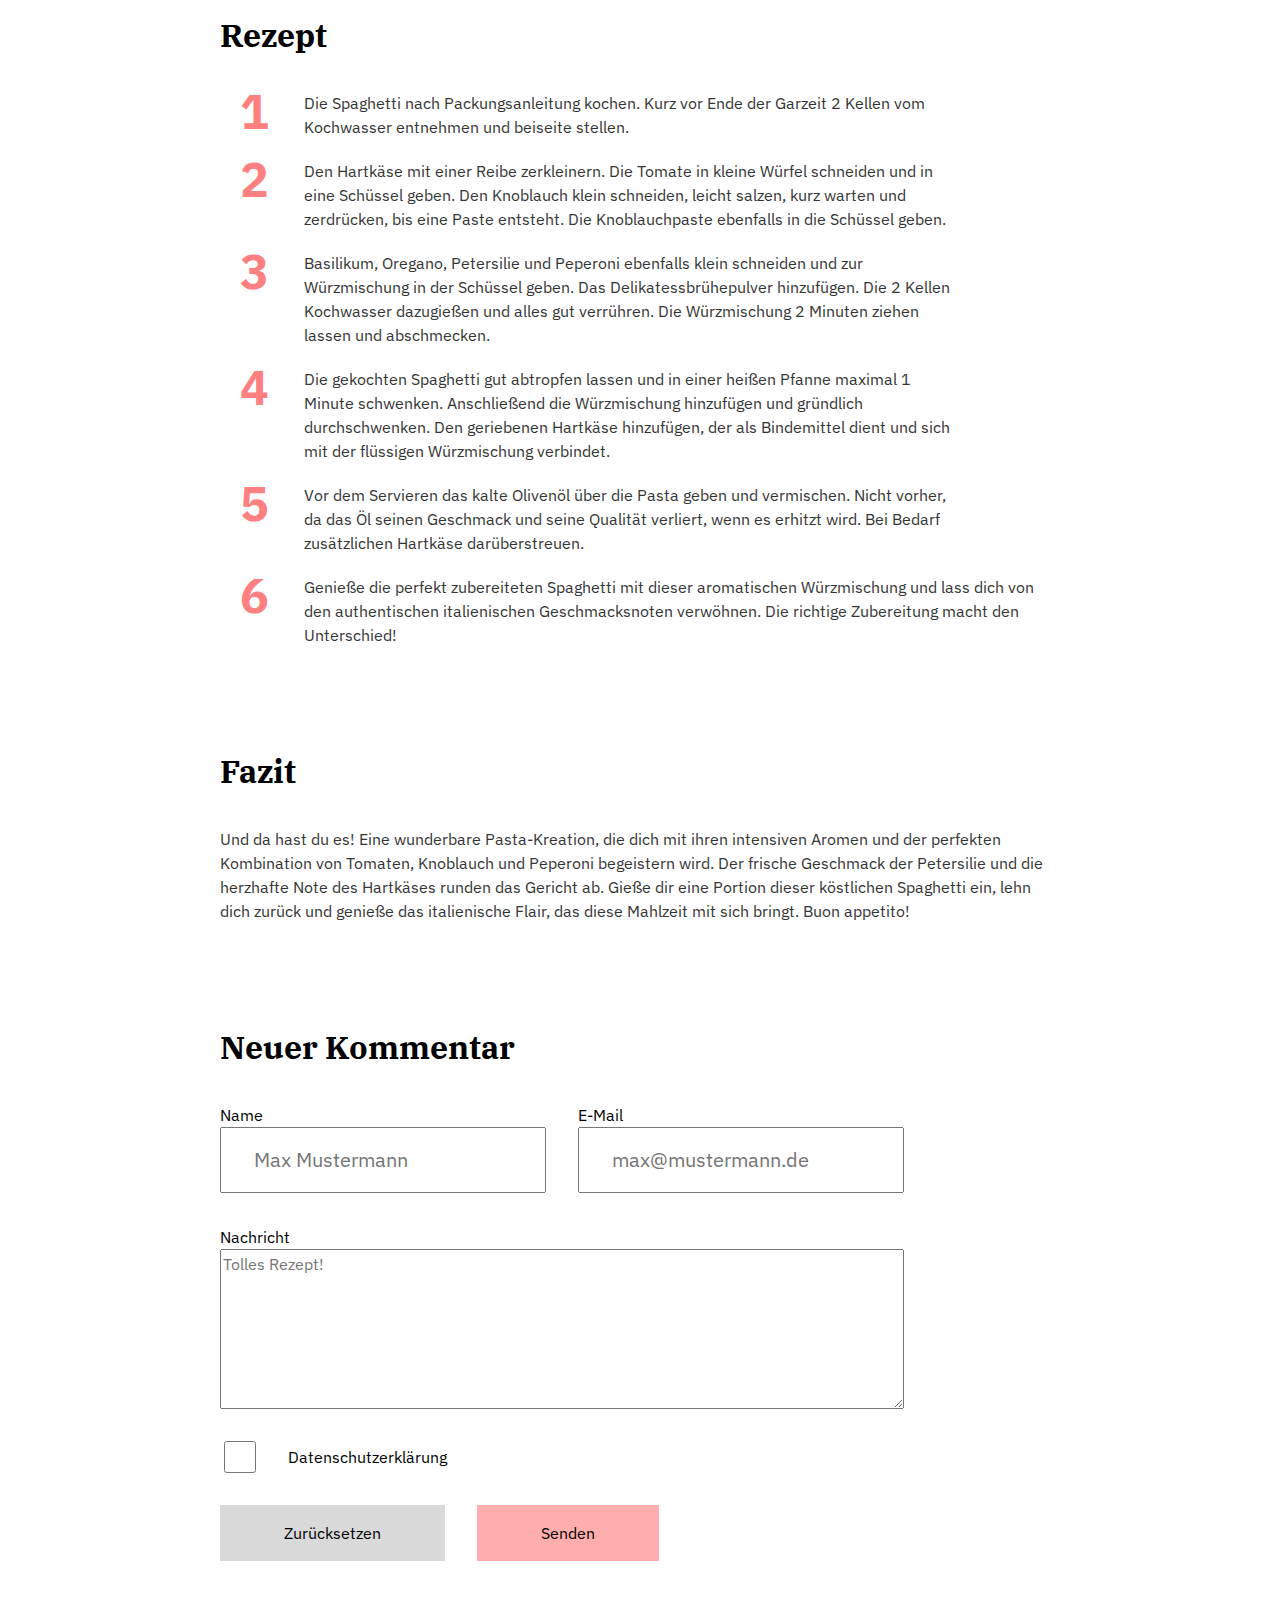
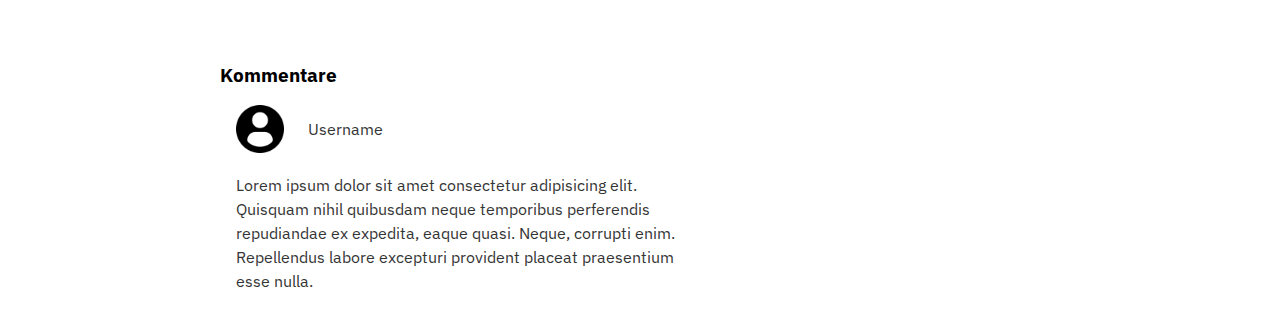
==== commit e5ff96a3: "Initialize adding-comment-section" ====
--- a/recipes/spaghetti-aglio-olio-e-peperoncino.html
+++ b/recipes/spaghetti-aglio-olio-e-peperoncino.html
@@ -8,19 +8,16 @@
     <title>Spaghetti aglio, olio e peperoncino</title>
 
     <link rel="stylesheet" href="/styles/reset.css">
-    <link rel="stylesheet" href="/styles/variables.css">
-    <link rel="stylesheet" href="/styles/base.css">
-    <link rel="stylesheet" href="/styles/layout.css">
-    <link rel="stylesheet" href="/styles/components.css">
-    <link rel="stylesheet" href="/styles/quantity-selector.css">
+    <link rel="stylesheet" href="/styles/style.css">
+    <link rel="stylesheet" href="/styles/spaghetti-aglio-olio-e-peperoncino.css">
 </head>
 
 <body>
 
-    <header class="navbar">
-        <nav>
+    <header>
+        <nav class="navbar">
             <ul>
-                <li><a class="is-active" href="/recipes/spaghetti-aglio-olio-e-peperoncino.html">Rezepte</a></li>
+                <li><a href="/recipes/spaghetti-aglio-olio-e-peperoncino.html">Rezepte</a></li>
                 <li><a href="/index.html">Menüs</a></li>
                 <li><a href="#">Community</a></li>
                 <li><a href="#">Videos</a></li>
@@ -29,222 +26,154 @@
         </nav>
     </header>
 
+    <nav data-intern-nav class="intern-nav">
+        <ul>
+            <li><a href="#einleitung">Einleitung</a></li>
+            <li><a href="#zutaten-und-naehrwerte">Zutaten & Nährwerte</a></li>
+            <li><a href="#rezept">Rezept</a></li>
+            <li><a href="#fazit">Fazit</a></li>
+            <li><a href="#kommentare">Kommentare</a></li>
+        </ul>
+    </nav>
+
     <main>
-        <nav data-intern-nav class="intern-nav">
-            <ul>
-                <li><a href="#einleitung">Einleitung</a></li>
-                <li><a href="#zutaten-und-naehrwerte">Zutaten & Nährwerte</a></li>
-                <li><a href="#rezept">Rezept</a></li>
-                <li><a href="#fazit">Fazit</a></li>
-                <li><a href="#kommentare">Kommentare</a></li>
-            </ul>
-        </nav>
         <article class="hero" id="einleitung">
             <figure>
                 <img src="/images/spaghetti-aglio-olio-e-peperoncino.jpg"
                     alt="Bild von Spaghetti aglio, olio e peperoncino">
             </figure>
-
-            <div class="hero-content">
-                <h1>Spaghetti aglio, olio e peperoncino</h1>
-                <p>Hey, heute zeige ich dir ein einfaches und dennoch unglaublich leckeres Rezept, das deine
-                    Geschmacksknospen zum Tanzen bringen wird. Wir werden eine köstliche Pasta zubereiten, bei der die
-                    Aromen von frischen Tomaten, Knobluch und Peperoni im Vordergrund stehen. Lass uns loslegen und
-                    gemeinsam in die Welt der italienischen Küche eintauchen!</p>
-            </div>
-        </article>
-
-        <section id="zutaten-und-naehrwerte">
-            <h2 class="quantity-selector-head">Angaben für <span class="highlighted">
-                    <select name="quantity-selector" id="quantity-selector" data-quantity-selector>
-                        <option value="1">1</option>
-                        <option value="2">2</option>
-                        <option value="3">3</option>
-                        <option value="4" selected>4</option>
-                        <option value="5">5</option>
-                        <option value="6">6</option>
-                        <option value="7">7</option>
-                        <option value="8">8</option>
-                    </select></span> Portionen</h2>
-
-            <div class="grid" data-columns="2">
-
-                <section class="ingredients">
-
-                    <h2>Zutaten</h2>
-
-                    <table>
-                        <thead>
-                            <tr>
-                                <th>Menge</th>
-                                <th>Zutat</th>
-                            </tr>
-                        </thead>
-                        <tbody>
-                            <tr>
-                                <td data-quantity="125" data-unit="g"></td>
-                                <td>Spaghetti</td>
-                            </tr>
-                            <tr>
-                                <td data-quantity="1"></td>
-                                <td>Tomate(n)</td>
-                            </tr>
-                            <tr>
-                                <td data-quantity="1.25"></td>
-                                <td>Knoblauchzehe(n)</td>
-                            </tr>
-                            <tr>
-                                <td data-quantity="0.5"></td>
-                                <td>Peperoni</td>
-                            </tr>
-                            <tr>
-                                <td data-quantity="1.25" data-unit="EL"></td>
-                                <td>Petersilie</td>
-                            </tr>
-                            <tr>
-                                <td data-quantity="0.5" data-unit="TL"></td>
-                                <td>Gemüsebrühepulver</td>
-                            </tr>
-                            <tr>
-                                <td data-quantity="25" data-unit="ml"></td>
-                                <td>Olivenöl, nativ</td>
-                            </tr>
-                            <tr>
-                                <td data-quantity="10" data-unit="g"></td>
-                                <td>Hartkäse</td>
-                            </tr>
-                            <tr>
-                                <td data-quantity="0.25" data-unit="TL"></td>
-                                <td>Basilikum</td>
-                            </tr>
-                            <tr>
-                                <td data-quantity="0.25" data-unit="TL"></td>
-                                <td>Oregano</td>
-                            </tr>
-                            <tr>
-                                <td data-quantity="0.125" data-unit="TL"></td>
-                                <td>Salz</td>
-                            </tr>
-                        </tbody>
-                    </table>
-                </section>
-
-                <section class="nutritional-values" >
-                    <h2>Nährwerte</h2>
-
-                    <dl>
-                        <dt>Kalorien</dt>
-                        <dd data-quantity="178.25"></dd>
-                        <dt>Kohlenhydrate</dt>
-                        <dd data-quantity="22.905" data-unit="g"></dd>
-                        <dt>Eiweiß</dt>
-                        <dd data-quantity="4.6925" data-unit="g"></dd>
-                        <dt>Fett</dt>
-                        <dd data-quantity="7.4575" data-unit="g"></dd>
-                    </dl>
-                </section>
-            </div>
-        </section>
-
-
-        <section id="rezept">
+            <h1>Spaghetti aglio, olio e peperoncino</h1>
+            <p>Hey, heute zeige ich dir ein einfaches und dennoch unglaublich leckeres Rezept, das deine
+                Geschmacksknospen zum Tanzen bringen wird. Wir werden eine köstliche Pasta zubereiten, bei der die
+                Aromen von frischen Tomaten, Knobluch und Peperoni im Vordergrund stehen. Lass uns loslegen und
+                gemeinsam in die Welt der italienischen Küche eintauchen!</p>
+        </article>
+
+        <h2>Für <span class="highlighted">4</span> Portionen</h2>
+
+        <article class="ingredients" id="zutaten-und-naehrwerte">
+
+            <h2>Zutaten</h2>
+
+            <table>
+                <thead>
+                    <tr>
+                        <th>Menge</th>
+                        <th>Zutat</th>
+                    </tr>
+                </thead>
+                <tbody>
+                    <tr>
+                        <td>500g</td>
+                        <td>Spaghetti</td>
+                    </tr>
+                    <tr>
+                        <td>1</td>
+                        <td>Tomate(n)</td>
+                    </tr>
+                    <tr>
+                        <td>5</td>
+                        <td>Knoblauchzehe(n)</td>
+                    </tr>
+                    <tr>
+                        <td>2</td>
+                        <td>Peperoni</td>
+                    </tr>
+                    <tr>
+                        <td>5 EL</td>
+                        <td>Petersilie</td>
+                    </tr>
+                    <tr>
+                        <td>2 TL</td>
+                        <td>Gemüsebrühepulver</td>
+                    </tr>
+                    <tr>
+                        <td>100 ml</td>
+                        <td>Olivenöl, nativ</td>
+                    </tr>
+                    <tr>
+                        <td>40 g</td>
+                        <td>Hartkäse</td>
+                    </tr>
+                    <tr>
+                        <td>1 TL</td>
+                        <td>Basilikum</td>
+                    </tr>
+                    <tr>
+                        <td>1 TL</td>
+                        <td>Oregano</td>
+                    </tr>
+                    <tr>
+                        <td>1/2 TL</td>
+                        <td>Salz</td>
+                    </tr>
+                </tbody>
+            </table>
+        </article>
+
+        <article class="nutritional-values" id="zutaten-und-naehrwerte">
+            <h2>Nährwerte</h2>
+
+            <dl>
+                <dt>Kalorien</dt>
+                <dd>713</dd>
+                <dt>Kohlenhydrate</dt>
+                <dd>91,62 g</dd>
+                <dt>Eiweiß</dt>
+                <dd>18,77 g</dd>
+                <dt>Fett</dt>
+                <dd>29,83 g</dd>
+            </dl>
+        </article>
+
+        <article class="recipe" id="rezept">
             <h2>Rezept</h2>
-            <ol class="steps">
-                <li>
-                    <figure>
-                        <img src="../images/step-1.jpg" alt="Topf mit kassen Spaghetti drin">
-                        <figcaption class="has-counter">
-                            Die Spaghetti nach Packungsanleitung kochen. Kurz vor Ende der Garzeit 2 Kellen vom
-                            Kochwasser
-                            entnehmen und beiseite stellen.
-                        </figcaption>
-                    </figure>
-                </li>
-                <li>
-                    <figure class="is-reversed">
-                        <img src="../images/step-2.jpg" alt="Topf mit kassen Spaghetti drin">
-                        <figcaption class="has-counter">
-                            Den Hartkäse mit einer Reibe zerkleinern. Die Tomate in kleine Würfel schneiden und in eine
-                            Schüssel
-                            geben. Den Knoblauch klein schneiden, leicht salzen, kurz warten und zerdrücken, bis eine
-                            Paste
-                            entsteht. Die Knoblauchpaste ebenfalls in die Schüssel geben.
-                        </figcaption>
-                    </figure>
-                </li>
-                <li>
-                    <figure>
-                        <img src="../images/step-3.jpg" alt="Topf mit kassen Spaghetti drin">
-                        <figcaption class="has-counter">
-                            Basilikum, Oregano, Petersilie und Peperoni ebenfalls klein schneiden und zur Würzmischung
-                            in der
-                            Schüssel geben. Das Delikatessbrühepulver hinzufügen. Die 2 Kellen Kochwasser dazugießen und
-                            alles
-                            gut verrühren. Die Würzmischung 2 Minuten ziehen lassen und abschmecken.
-                        </figcaption>
-                    </figure>
-                </li>
-                <li class="is-text-only">
-                    <p class="has-counter">
-                        Die gekochten Spaghetti gut abtropfen lassen und in einer heißen Pfanne maximal 1 Minute
-                        schwenken.
-                        Anschließend die Würzmischung hinzufügen und gründlich durchschwenken. Den geriebenen Hartkäse
-                        hinzufügen,
-                        der als Bindemittel dient und sich mit der flüssigen Würzmischung verbindet.
-                    </p>
-                </li>
-                <li>
-                    <figure class="is-reversed">
-                        <img src="../images/step-4.jpg" alt="Topf mit kassen Spaghetti drin">
-                        <figcaption class="has-counter">
-                            Vor dem Servieren das kalte Olivenöl über die Pasta geben und vermischen. Nicht vorher, da
-                            das Öl
-                            seinen Geschmack und seine Qualität verliert, wenn es erhitzt wird. Bei Bedarf zusätzlichen
-                            Hartkäse
-                            darüberstreuen.
-                        </figcaption>
-                    </figure>
-                </li>
-                <li class="is-text-only">
-                    <p class="has-counter">Genieße die perfekt zubereiteten Spaghetti mit dieser aromatischen
-                        Würzmischung und lass dich von den authentischen italienischen Geschmacksnoten verwöhnen. Die
-                        richtige Zubereitung macht den Unterschied!
-                    </p>
+            <ol>
+                <li>
+                    <p>Die Spaghetti nach Packungsanleitung kochen. Kurz vor Ende der Garzeit 2 Kellen vom Kochwasser
+                        entnehmen und beiseite stellen.</p>
+                </li>
+                <li>
+
+                    <p>Den Hartkäse mit einer Reibe zerkleinern. Die Tomate in kleine Würfel schneiden und in eine
+                        Schüssel geben. Den Knoblauch klein schneiden, leicht salzen, kurz warten und zerdrücken, bis
+                        eine Paste entsteht. Die Knoblauchpaste ebenfalls in die Schüssel geben.</p>
+                </li>
+                <li>
+                    <p>Basilikum, Oregano, Petersilie und Peperoni ebenfalls klein schneiden und zur Würzmischung in der
+                        Schüssel geben. Das Delikatessbrühepulver hinzufügen. Die 2 Kellen Kochwasser dazugießen und
+                        alles gut verrühren. Die Würzmischung 2 Minuten ziehen lassen und abschmecken.</p>
+                </li>
+                <li>
+                    <p>Die gekochten Spaghetti gut abtropfen lassen und in einer heißen Pfanne maximal 1 Minute
+                        schwenken. Anschließend die Würzmischung hinzufügen und gründlich durchschwenken. Den geriebenen
+                        Hartkäse hinzufügen, der als Bindemittel dient und sich mit der flüssigen Würzmischung
+                        verbindet.</p>
+                </li>
+                <li>
+                    <p>Vor dem Servieren das kalte Olivenöl über die Pasta geben und vermischen. Nicht vorher, da das Öl
+                        seinen Geschmack und seine Qualität verliert, wenn es erhitzt wird. Bei Bedarf zusätzlichen
+                        Hartkäse darüberstreuen.</p>
+                </li>
+                <li>
+                    <p>Genieße die perfekt zubereiteten Spaghetti mit dieser aromatischen Würzmischung und lass dich von
+                        den authentischen italienischen Geschmacksnoten verwöhnen. Die richtige Zubereitung macht den
+                        Unterschied!</p>
                 </li>
             </ol>
-
-            <hr>
-        </section>
-
-        <section id="fazit">
+        </article>
+
+        <article id="fazit">
             <h2>Fazit</h2>
             <p>Und da hast du es! Eine wunderbare Pasta-Kreation, die dich mit ihren intensiven Aromen und der perfekten
                 Kombination von Tomaten, Knoblauch und Peperoni begeistern wird. Der frische Geschmack der Petersilie
                 und die herzhafte Note des Hartkäses runden das Gericht ab. Gieße dir eine Portion dieser köstlichen
                 Spaghetti ein, lehn dich zurück und genieße das italienische Flair, das diese Mahlzeit mit sich bringt.
                 Buon appetito!</p>
-
-                <hr>
-        </section>
-
-        <section id="kommentare">
-
-        </section>
-
-        <section class="comments" id="kommentare">
-            <h2>Kommentare</h2>
-            <div class="comment">
-                <div class="comment-user-info">
-                    <img src="../images/user.png" alt="Logo">
-                    <p>Username</p>
-                </div>
-                <p>Lorem ipsum dolor sit amet consectetur adipisicing elit. Quisquam nihil quibusdam neque temporibus
-                    perferendis repudiandae ex expedita, eaque quasi. Neque, corrupti enim. Repellendus labore excepturi
-                    provident placeat praesentium esse nulla.</p>
-            </div>
-
-            <h3>Wie lautet Dein Kommentar?</h3>
-
+        </article>
+
+        <article id="kommentare">
+            <h2>Neuer Kommentar</h2>
             <form action="#">
                 <div class="form-container">
                     <div class="input-container">
@@ -258,10 +187,6 @@
                     </div>
                 </div>
 
-                <div>
-
-                </div>
-
                 <label for="message">Nachricht</label>
                 <textarea id="message" name="message" placeholder="Tolles Rezept!"></textarea>
 
@@ -271,16 +196,26 @@
 
                 <div class="form-container">
                     <button type="reset">Zurücksetzen</button>
-
+                    
                     <button id="comment-submit-btn" type="submit">Senden</button>
                 </div>
             </form>
+        </article>
+
+        <section class="comments">
+            <h3>Kommentare</h3>
+            <div class="comment">
+                <div class="comment-user-info">
+                    <img src="../images/user.png" alt="Logo">
+                    <p>Username</p>
+                </div>
+                <p>Lorem ipsum dolor sit amet consectetur adipisicing elit. Quisquam nihil quibusdam neque temporibus perferendis repudiandae ex expedita, eaque quasi. Neque, corrupti enim. Repellendus labore excepturi provident placeat praesentium esse nulla.</p>
+            </div>
         </section>
     </main>
 
     <script src="/scripts/form-validation.js"></script>
     <script src="/scripts/main.js"></script>
-    <script src="/scripts/quantity-selector.js"></script>
 
 </body>
 
--- a/styles/style.css
+++ b/styles/style.css
@@ -0,0 +1,141 @@
+@import url("https://fonts.googleapis.com/css2?family=IBM+Plex+Sans:wght@400;700&display=swap");
+@import url("https://fonts.googleapis.com/css2?family=IBM+Plex+Serif:wght@400;500;700&display=swap");
+
+:root {
+    /* Colors */
+    --primary: #000;
+    --primary-lighter: #343434;
+    --secondary: #fff;
+    --accent: #ff8080;
+    --accent-lighter: #ffadad;
+    --accent-lightest: #fdd0d0;
+
+    /* Font Family */
+    --font-family-sans: "IBM Plex Sans", sans-serif;
+    --font-family-serif: "IBM Plex Serif", serif;
+
+    /* Spacing */
+    --spacing-padding: 110px;
+    --spacing-margin-large: 100px;
+    --spacing-margin-medium: 20px;
+
+    /* Font Sizes */
+    --font-size-base: 16px;
+    --font-size-heading1: 3rem;
+    --font-size-heading2: 1.5rem;
+    --font-size-paragraph: 1rem;
+
+    /* Font Weights */
+    --font-weight-normal: 400;
+    --font-weight-bold: 700;
+
+    /* Header */
+    --header-margin-top: var(--spacing-margin-large);
+    --header-margin-bottom: var(--spacing-margin-medium);
+
+    /* Figure */
+    --figure-margin-top: var(--spacing-margin-large);
+
+    /* Article */
+    --article-margin-bottom: var(--spacing-margin-large);
+}
+
+html,
+body {
+    padding: 0 var(--spacing-padding);
+    font-family: var(--font-family-sans);
+    font-size: var(--font-size-base);
+}
+
+nav a {
+    color: var(--primary);
+}
+
+header {
+    margin: var(--header-margin-top) 0 var(--header-margin-bottom);
+}
+
+h1 {
+    max-width: 60%;
+    color: var(--accent);
+    font-family: var(--font-family-serif);
+    font-size: var(--font-size-heading1);
+    font-weight: var(--font-weight-bold);
+}
+
+h2 {
+    font-size: var(--font-size-heading2);
+    font-weight: var(--font-weight-bold);
+}
+
+hr {
+    border: none;
+    border-top: 2px solid #d9d9d9;
+    margin: var(--spacing-margin-large) 0;
+}
+
+p {
+    margin: var(--spacing-margin-medium) 0 0;
+    color: var(--primary-lighter);
+    font-size: var(--font-size-paragraph);
+    font-weight: var(--font-weight-normal);
+    line-height: 1.5;
+}
+
+figure {
+    margin: var(--figure-margin-top) 0 0;
+}
+
+img {
+    width: 795px;
+}
+
+figcaption {
+    margin: var(--spacing-margin-medium) 0 0;
+}
+
+article {
+    margin: 0 0 var(--article-margin-bottom);
+}
+
+article a {
+    display: inline-block;
+    margin: var(--spacing-margin-medium) 0 0;
+    color: var(--primary);
+    text-decoration: none;
+}
+
+ol {
+    padding: 0 0 0 var(--spacing-margin-medium);
+}
+
+.navbar {
+    position: fixed;
+    z-index: 1;
+    top: 0;
+    left: 0;
+    width: 100%;
+    padding: var(--spacing-margin-medium) var(--spacing-padding);
+    background: var(--secondary);
+}
+
+.navbar ul {
+    display: flex;
+    width: 100%;
+    justify-content: space-between;
+    padding: 0;
+    list-style: none;
+}
+
+.navbar li a {
+    text-decoration: none;
+}
+
+li:not(:last-child) {
+    margin-right: var(--spacing-margin-large);
+}
+
+.navbar li:last-child {
+    margin-right: 0;
+    margin-left: auto;
+}
--- a/styles/spaghetti-aglio-olio-e-peperoncino.css
+++ b/styles/spaghetti-aglio-olio-e-peperoncino.css
@@ -0,0 +1,281 @@
+/* recipe */
+article ol {
+    counter-reset: my-counter;
+    list-style-type: none;
+}
+
+article ol li {
+    position: relative;
+    padding-left: 2rem;
+    margin-bottom: 1rem;
+}
+
+article ol li::before {
+    position: absolute;
+    top: -1rem;
+    left: 0;
+    color: var(--accent);
+    content: counter(my-counter);
+    counter-increment: my-counter;
+    font-size: 3rem;
+    font-weight: var(--font-weight-bold);
+}
+
+article ol li p {
+    margin-left: 2rem;
+}
+
+/* inter nav */
+.intern-nav {
+    position: fixed;
+    z-index: 1;
+    right: 0;
+    margin-top: -0.25rem;
+    background-color: var(--accent-lightest);
+}
+
+.intern-nav ul {
+    padding: 1rem;
+    list-style: none;
+}
+
+.intern-nav li {
+    margin-right: 0;
+}
+
+.intern-nav li a {
+    text-decoration: none;
+}
+
+.intern-nav li a[data-state="active"] {
+    text-decoration: underline;
+    text-underline-offset: 0.2rem;
+}
+
+/* hero */
+.hero {
+    position: relative;
+    left: 50%;
+    display: flex;
+    overflow: hidden;
+    width: 99vw;
+    height: auto;
+    flex-direction: column;
+    justify-content: center;
+    padding: 6rem;
+    margin-bottom: 4rem;
+    color: var(--secondary);
+    transform: translateX(-50%);
+}
+
+.hero figure {
+    position: absolute;
+    left: 0;
+    display: inline-block;
+    width: 100%;
+    height: 80%;
+    pointer-events: none;
+}
+
+.hero figure img {
+    position: absolute;
+    z-index: -1;
+    top: 50%;
+    left: 50%;
+    width: 100%;
+    filter: brightness(0.5);
+    transform: translate(-50%, -50%) scaleX(-1);
+}
+
+.hero h1 {
+    width: 36%;
+    color: var(--secondary);
+    font-family: "IBM Plex Serif", serif;
+    font-size: 3rem;
+    font-weight: var(--font-weight-bold);
+}
+
+.hero p {
+    width: 45%;
+    color: var(--secondary);
+    font-size: 1.2rem;
+}
+
+/* header */
+h2 {
+    width: 100%;
+    margin: 0;
+    margin-bottom: 2rem;
+    font-size: 1.5rem;
+    font-weight: var(--font-weight-normal);
+}
+
+h2 .highlighted {
+    padding: 0.2rem 0.7rem;
+    margin: 0 0.5rem;
+    background-color: var(--accent-lighter);
+    border-radius: 25%;
+    font-weight: var(--font-weight-bold);
+}
+
+/* articles */
+article h2 {
+    margin-bottom: 2rem;
+    font-family: "IBM Plex Serif", serif;
+    font-size: 2rem;
+    font-weight: var(--font-weight-bold);
+}
+
+.ingredients,
+.nutritional-values {
+    display: flex;
+    flex-wrap: wrap;
+}
+
+/* ingredients */
+.ingredients {
+    display: inline-block;
+    width: 45%;
+}
+
+table {
+    width: 100%;
+    border: 1px solid var(--accent);
+    border-collapse: collapse;
+}
+
+th,
+td {
+    padding: 8px;
+    border-right: 1px solid var(--accent);
+    border-bottom: 1px solid var(--accent);
+    text-align: left;
+}
+
+td {
+    padding-right: 6rem;
+}
+
+td:last-child {
+    border-right: none;
+}
+
+/* nutritional values */
+.nutritional-values {
+    display: block;
+    width: 45%;
+    float: right;
+}
+
+.nutritional-values dl {
+    margin: 20px 0 0;
+}
+
+.nutritional-values dt {
+    margin: 20px 0 0;
+    font-size: 1.2rem;
+}
+
+.nutritional-values dd {
+    color: var(--accent);
+    font-family: "IBM Plex Serif", serif;
+    font-size: 1.5rem;
+    font-weight: var(--font-weight-bold);
+}
+
+/* form */
+
+form {
+    display: flex;
+    width: fit-content;
+    flex-direction: column;
+}
+
+form input {
+    padding: 1rem 2rem;
+    margin-bottom: 2rem;
+    font-size: 20px;
+}
+
+.form-container {
+    display: flex;
+    flex-direction: row;
+    gap: 2rem;
+}
+
+.form-container button:last-child{
+    background-color: var(--accent-lighter);
+}
+
+.form-container .input-container {
+    display: flex;
+    flex-direction: column;
+}
+
+textarea {
+    width: 100%;
+    height: 10rem;
+}
+
+label[for="data"] {
+    display: flex;
+    align-items: center;
+}
+
+form input[type="checkbox"] {
+    width: 2rem;
+    height: 2rem;
+    margin-top: 2rem;
+    margin-right: 2rem;
+}
+
+form button {
+    padding: 1rem 4rem;
+    border: none;
+    background: #d9d9d9;
+    border-radius: 0;
+    outline: none;
+}
+
+.invalid {
+    border: 2px solid red;
+}
+
+.invalid-label {
+    color: red;
+}
+
+/* navbar link highlight */
+.navbar li:nth-child(1) a {
+    text-decoration: underline;
+    text-underline-offset: 0.4rem;
+}
+
+/** Comment Section
+*********************************************************************************************************************************************/
+
+.comment {
+    padding: 1rem;
+    max-width: 60%;
+}
+
+.comment p:last-child {
+    width: 100%;
+}
+
+.comment img {
+    height: 3rem;
+    width: 3rem;
+}
+
+.comment-user-info {
+    display: flex;
+    flex-direction: row;
+    align-items: center;
+    justify-content: space-between;
+}
+
+.comment-user-info p {
+    margin: 0 0 0 1.5rem;
+}
+
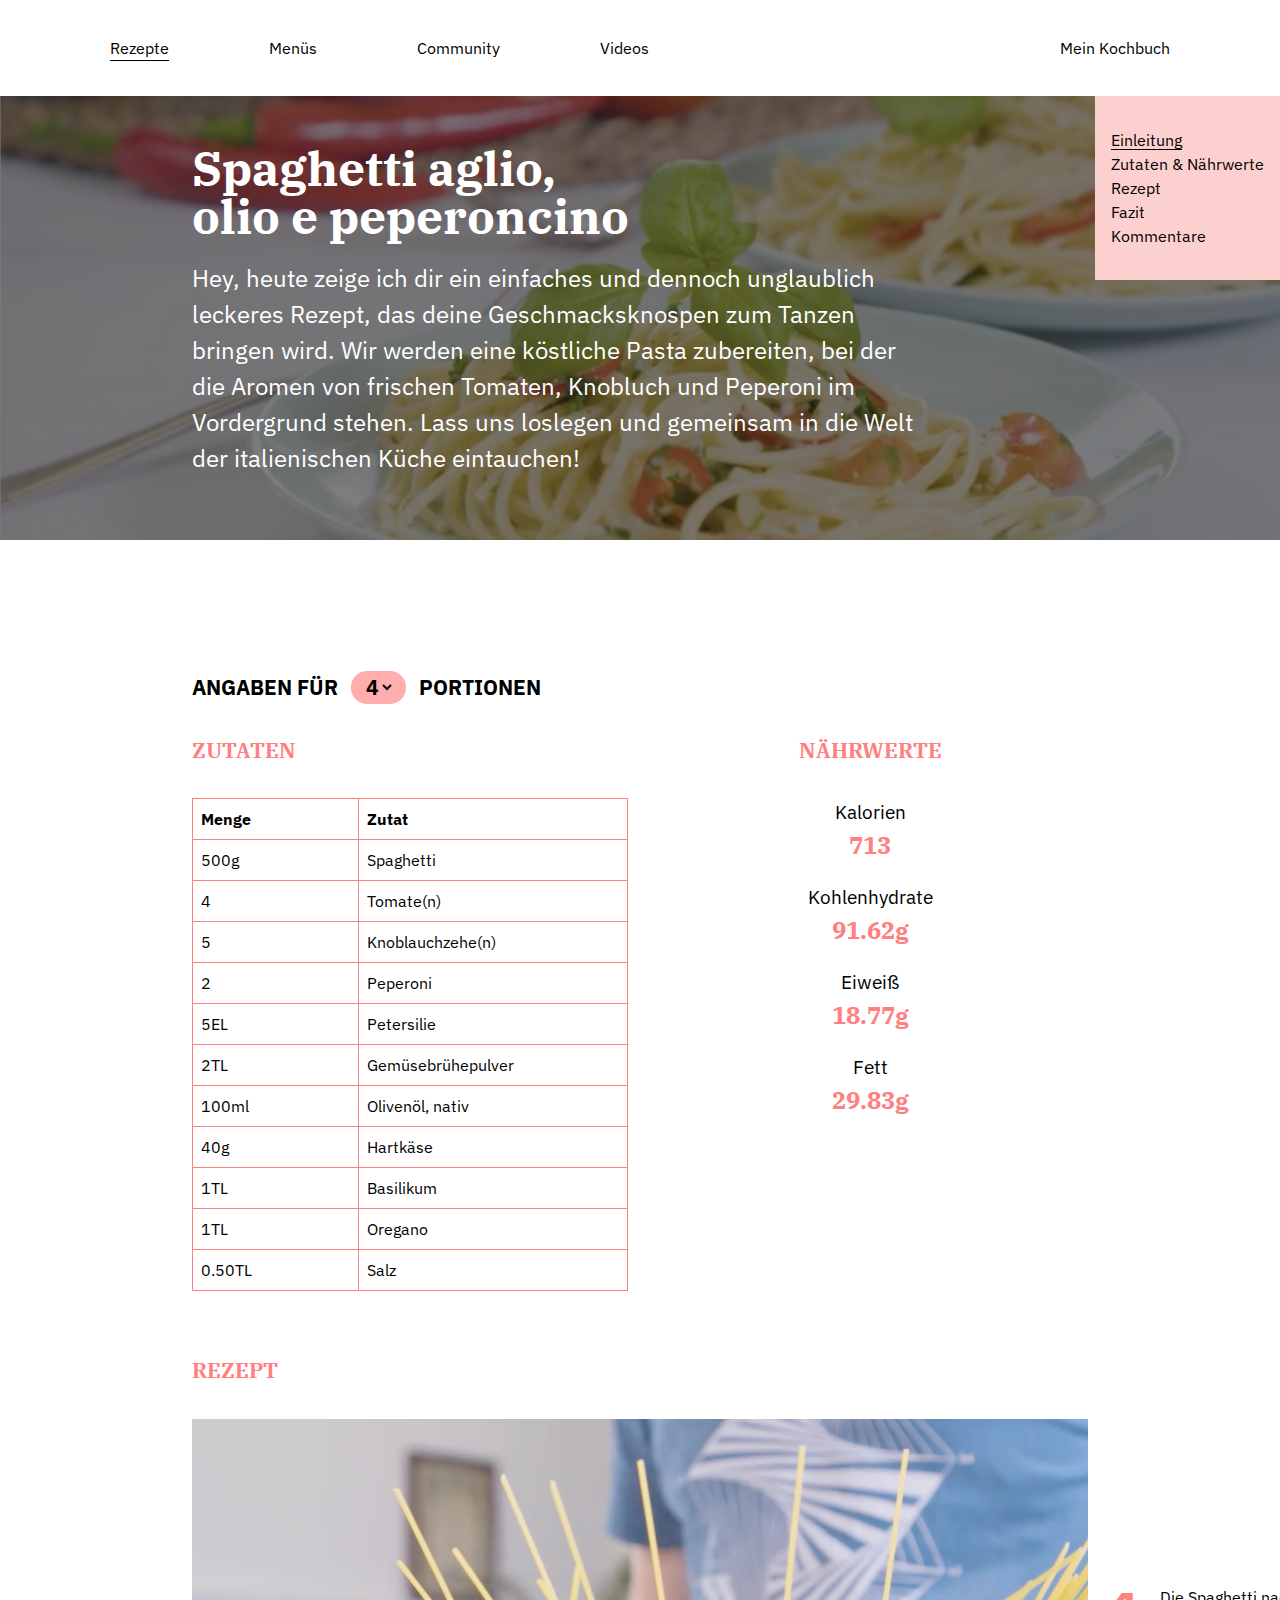
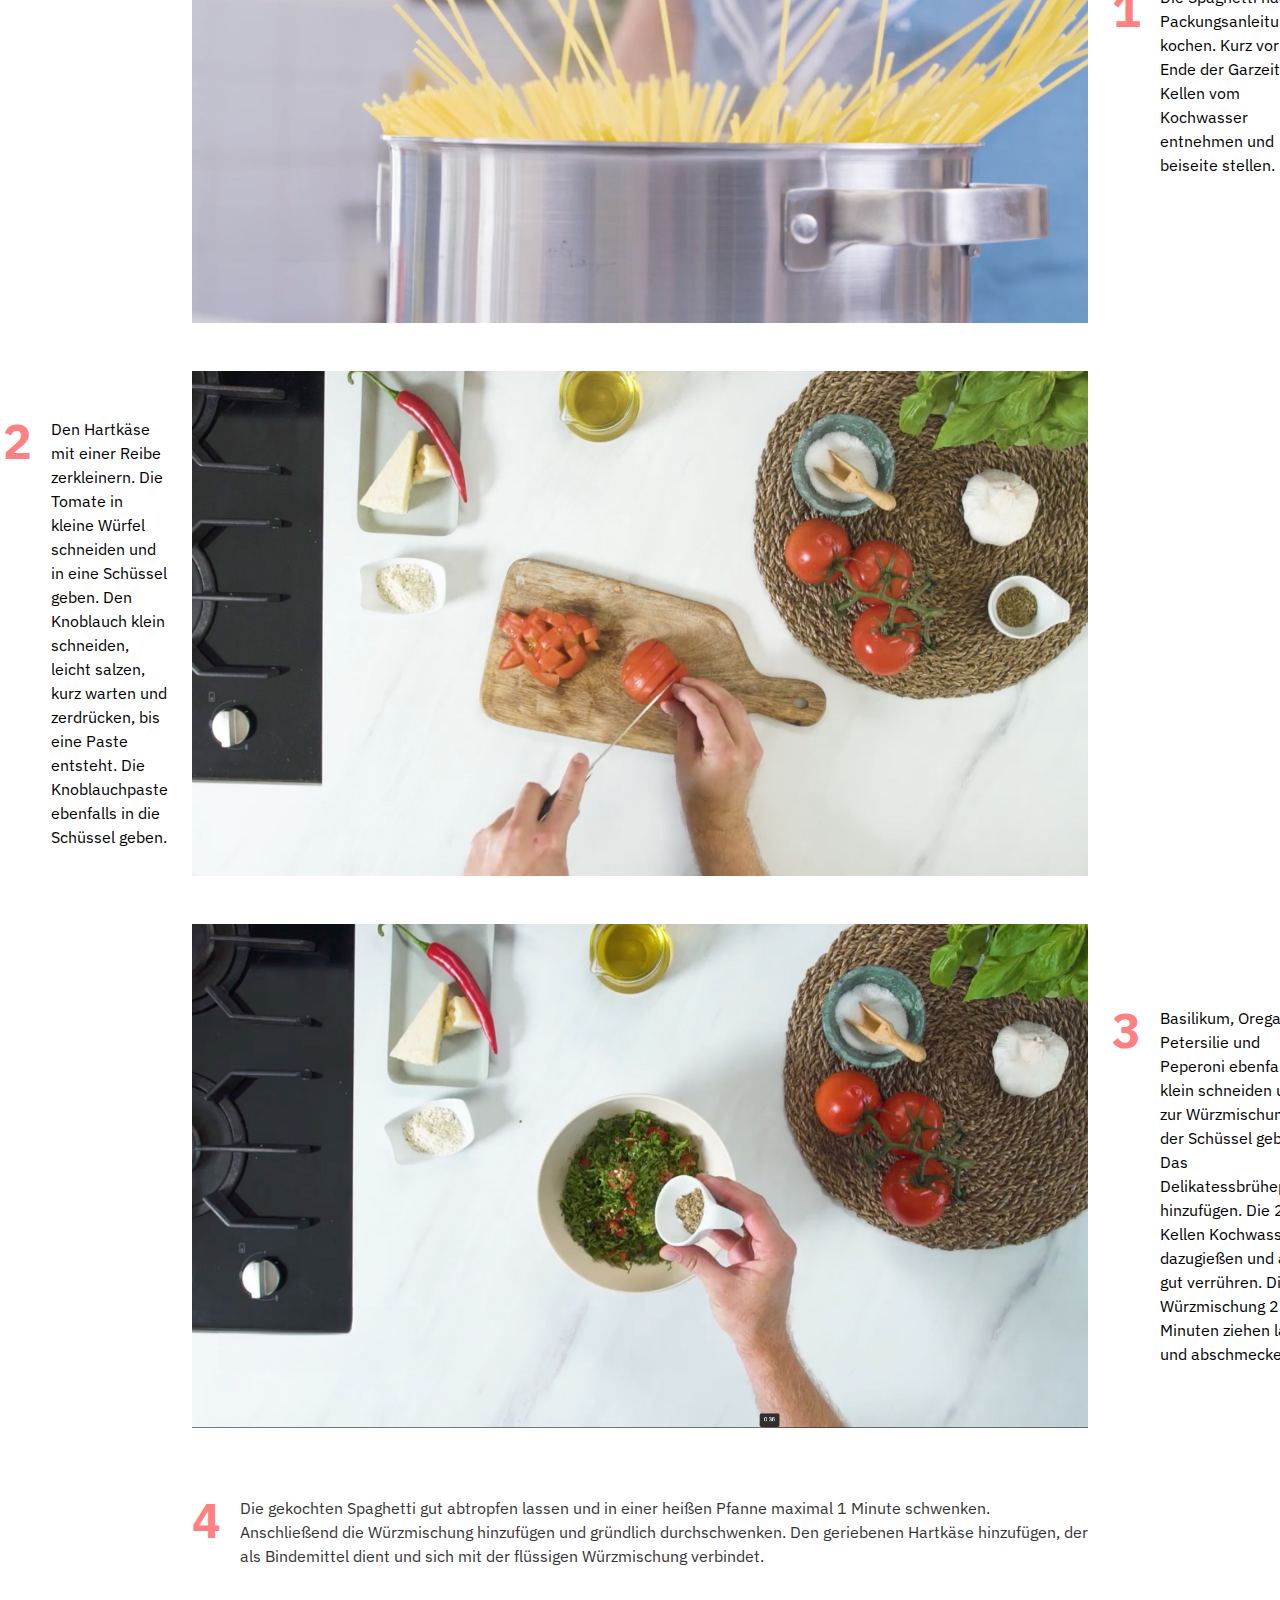
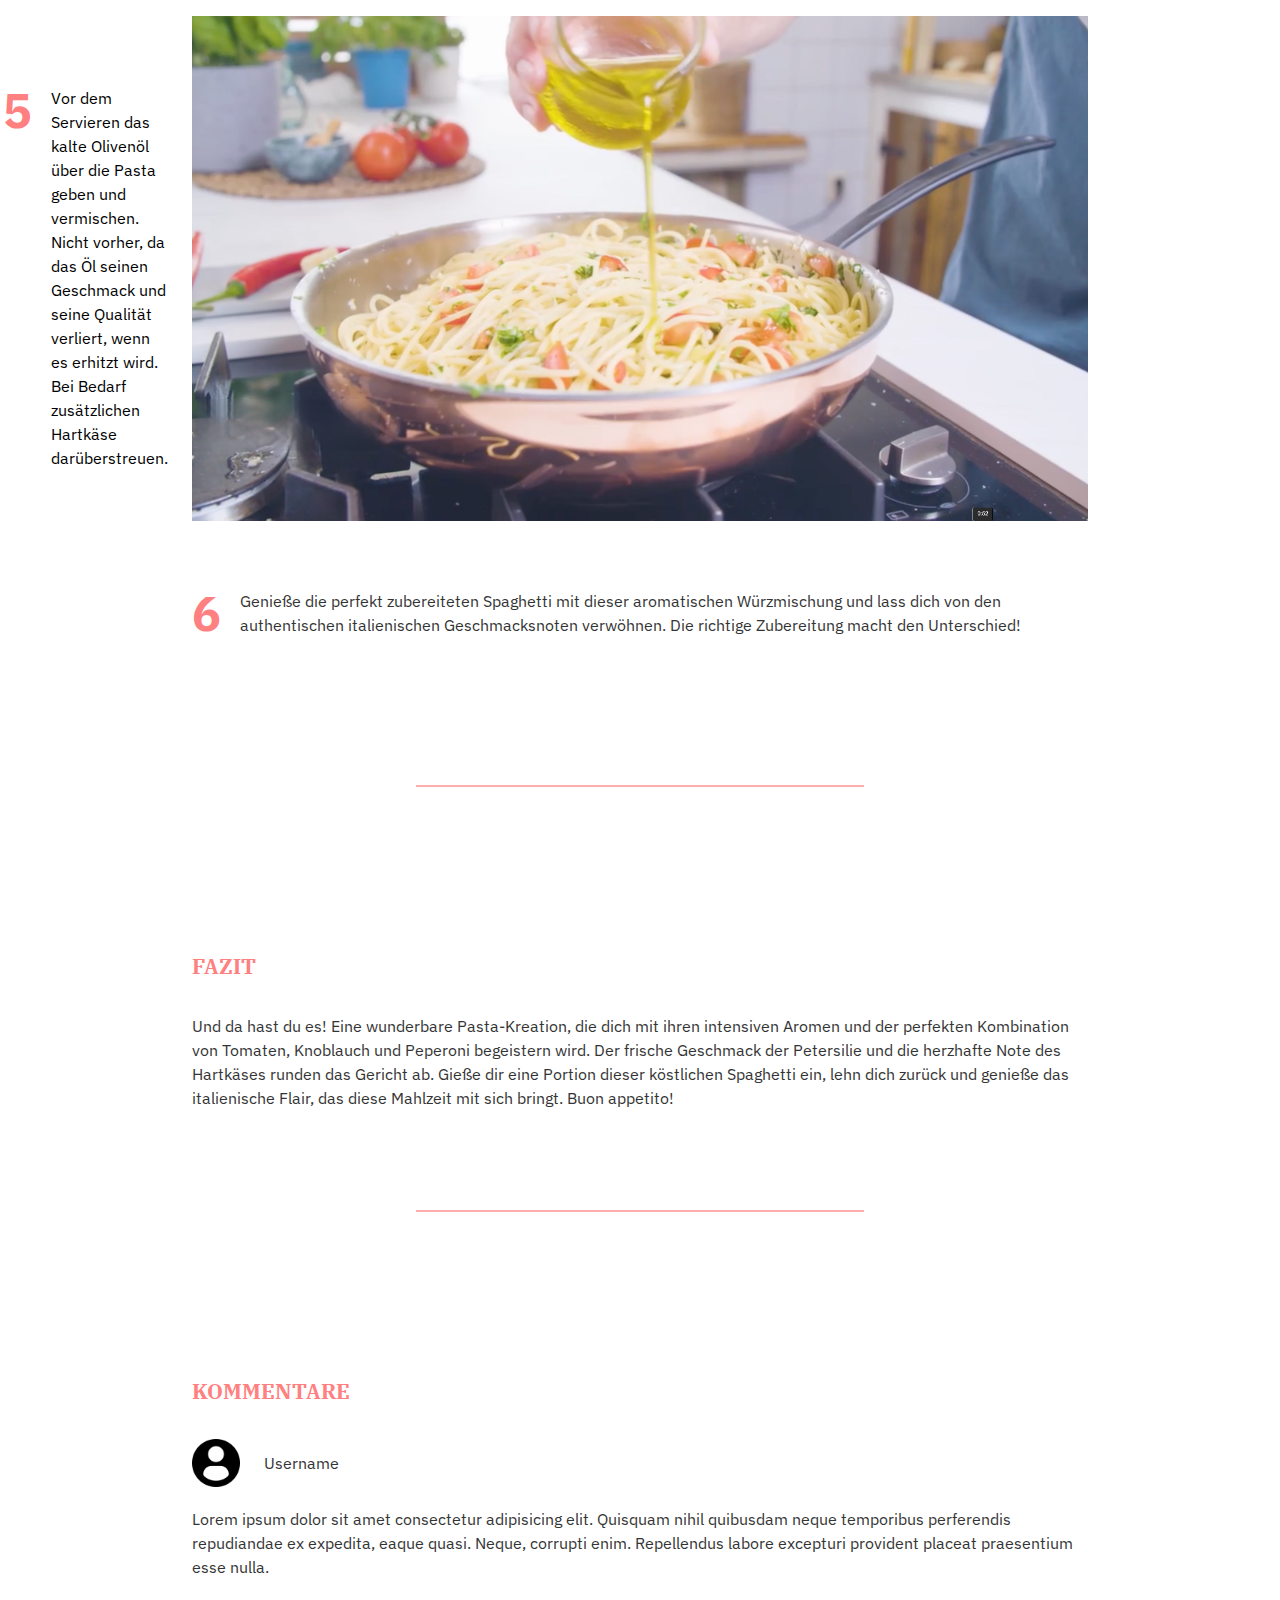
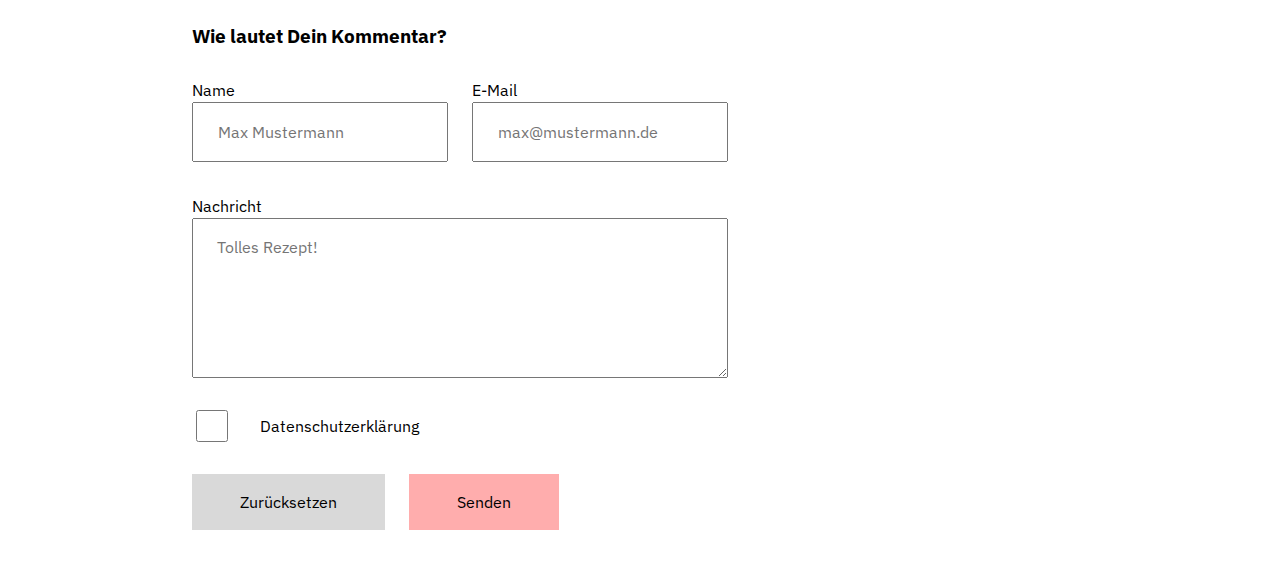
==== commit 4fa672e5: "Fehler in HTML-Dateien beseitigt" ====
--- a/recipes/spaghetti-aglio-olio-e-peperoncino.html
+++ b/recipes/spaghetti-aglio-olio-e-peperoncino.html
@@ -8,16 +8,19 @@
     <title>Spaghetti aglio, olio e peperoncino</title>
 
     <link rel="stylesheet" href="/styles/reset.css">
-    <link rel="stylesheet" href="/styles/style.css">
-    <link rel="stylesheet" href="/styles/spaghetti-aglio-olio-e-peperoncino.css">
+    <link rel="stylesheet" href="/styles/variables.css">
+    <link rel="stylesheet" href="/styles/base.css">
+    <link rel="stylesheet" href="/styles/layout.css">
+    <link rel="stylesheet" href="/styles/components.css">
+    <link rel="stylesheet" href="/styles/quantity-selector.css">
 </head>
 
 <body>
 
-    <header>
-        <nav class="navbar">
+    <header class="navbar">
+        <nav>
             <ul>
-                <li><a href="/recipes/spaghetti-aglio-olio-e-peperoncino.html">Rezepte</a></li>
+                <li><a class="is-active" href="/recipes/spaghetti-aglio-olio-e-peperoncino.html">Rezepte</a></li>
                 <li><a href="/index.html">Menüs</a></li>
                 <li><a href="#">Community</a></li>
                 <li><a href="#">Videos</a></li>
@@ -26,154 +29,218 @@
         </nav>
     </header>
 
-    <nav data-intern-nav class="intern-nav">
-        <ul>
-            <li><a href="#einleitung">Einleitung</a></li>
-            <li><a href="#zutaten-und-naehrwerte">Zutaten & Nährwerte</a></li>
-            <li><a href="#rezept">Rezept</a></li>
-            <li><a href="#fazit">Fazit</a></li>
-            <li><a href="#kommentare">Kommentare</a></li>
-        </ul>
-    </nav>
-
     <main>
+        <nav data-intern-nav class="intern-nav">
+            <ul>
+                <li><a href="#einleitung">Einleitung</a></li>
+                <li><a href="#zutaten-und-naehrwerte">Zutaten & Nährwerte</a></li>
+                <li><a href="#rezept">Rezept</a></li>
+                <li><a href="#fazit">Fazit</a></li>
+                <li><a href="#kommentare">Kommentare</a></li>
+            </ul>
+        </nav>
         <article class="hero" id="einleitung">
             <figure>
                 <img src="/images/spaghetti-aglio-olio-e-peperoncino.jpg"
                     alt="Bild von Spaghetti aglio, olio e peperoncino">
             </figure>
-            <h1>Spaghetti aglio, olio e peperoncino</h1>
-            <p>Hey, heute zeige ich dir ein einfaches und dennoch unglaublich leckeres Rezept, das deine
-                Geschmacksknospen zum Tanzen bringen wird. Wir werden eine köstliche Pasta zubereiten, bei der die
-                Aromen von frischen Tomaten, Knobluch und Peperoni im Vordergrund stehen. Lass uns loslegen und
-                gemeinsam in die Welt der italienischen Küche eintauchen!</p>
+
+            <div class="hero-content">
+                <h1>Spaghetti aglio, olio e peperoncino</h1>
+                <p>Hey, heute zeige ich dir ein einfaches und dennoch unglaublich leckeres Rezept, das deine
+                    Geschmacksknospen zum Tanzen bringen wird. Wir werden eine köstliche Pasta zubereiten, bei der die
+                    Aromen von frischen Tomaten, Knobluch und Peperoni im Vordergrund stehen. Lass uns loslegen und
+                    gemeinsam in die Welt der italienischen Küche eintauchen!</p>
+            </div>
         </article>
 
-        <h2>Für <span class="highlighted">4</span> Portionen</h2>
-
-        <article class="ingredients" id="zutaten-und-naehrwerte">
-
-            <h2>Zutaten</h2>
-
-            <table>
-                <thead>
-                    <tr>
-                        <th>Menge</th>
-                        <th>Zutat</th>
-                    </tr>
-                </thead>
-                <tbody>
-                    <tr>
-                        <td>500g</td>
-                        <td>Spaghetti</td>
-                    </tr>
-                    <tr>
-                        <td>1</td>
-                        <td>Tomate(n)</td>
-                    </tr>
-                    <tr>
-                        <td>5</td>
-                        <td>Knoblauchzehe(n)</td>
-                    </tr>
-                    <tr>
-                        <td>2</td>
-                        <td>Peperoni</td>
-                    </tr>
-                    <tr>
-                        <td>5 EL</td>
-                        <td>Petersilie</td>
-                    </tr>
-                    <tr>
-                        <td>2 TL</td>
-                        <td>Gemüsebrühepulver</td>
-                    </tr>
-                    <tr>
-                        <td>100 ml</td>
-                        <td>Olivenöl, nativ</td>
-                    </tr>
-                    <tr>
-                        <td>40 g</td>
-                        <td>Hartkäse</td>
-                    </tr>
-                    <tr>
-                        <td>1 TL</td>
-                        <td>Basilikum</td>
-                    </tr>
-                    <tr>
-                        <td>1 TL</td>
-                        <td>Oregano</td>
-                    </tr>
-                    <tr>
-                        <td>1/2 TL</td>
-                        <td>Salz</td>
-                    </tr>
-                </tbody>
-            </table>
-        </article>
-
-        <article class="nutritional-values" id="zutaten-und-naehrwerte">
-            <h2>Nährwerte</h2>
-
-            <dl>
-                <dt>Kalorien</dt>
-                <dd>713</dd>
-                <dt>Kohlenhydrate</dt>
-                <dd>91,62 g</dd>
-                <dt>Eiweiß</dt>
-                <dd>18,77 g</dd>
-                <dt>Fett</dt>
-                <dd>29,83 g</dd>
-            </dl>
-        </article>
-
-        <article class="recipe" id="rezept">
+        <section id="zutaten-und-naehrwerte">
+            <h2 class="quantity-selector-head">Angaben für <span class="highlighted">
+                    <select name="quantity-selector" id="quantity-selector" data-quantity-selector>
+                        <option value="1">1</option>
+                        <option value="2">2</option>
+                        <option value="3">3</option>
+                        <option value="4" selected>4</option>
+                        <option value="5">5</option>
+                        <option value="6">6</option>
+                        <option value="7">7</option>
+                        <option value="8">8</option>
+                    </select></span> Portionen</h2>
+
+            <div class="grid" data-columns="2">
+
+                <section class="ingredients">
+
+                    <h2>Zutaten</h2>
+
+                    <table>
+                        <thead>
+                            <tr>
+                                <th>Menge</th>
+                                <th>Zutat</th>
+                            </tr>
+                        </thead>
+                        <tbody>
+                            <tr>
+                                <td data-quantity="125" data-unit="g"></td>
+                                <td>Spaghetti</td>
+                            </tr>
+                            <tr>
+                                <td data-quantity="1"></td>
+                                <td>Tomate(n)</td>
+                            </tr>
+                            <tr>
+                                <td data-quantity="1.25"></td>
+                                <td>Knoblauchzehe(n)</td>
+                            </tr>
+                            <tr>
+                                <td data-quantity="0.5"></td>
+                                <td>Peperoni</td>
+                            </tr>
+                            <tr>
+                                <td data-quantity="1.25" data-unit="EL"></td>
+                                <td>Petersilie</td>
+                            </tr>
+                            <tr>
+                                <td data-quantity="0.5" data-unit="TL"></td>
+                                <td>Gemüsebrühepulver</td>
+                            </tr>
+                            <tr>
+                                <td data-quantity="25" data-unit="ml"></td>
+                                <td>Olivenöl, nativ</td>
+                            </tr>
+                            <tr>
+                                <td data-quantity="10" data-unit="g"></td>
+                                <td>Hartkäse</td>
+                            </tr>
+                            <tr>
+                                <td data-quantity="0.25" data-unit="TL"></td>
+                                <td>Basilikum</td>
+                            </tr>
+                            <tr>
+                                <td data-quantity="0.25" data-unit="TL"></td>
+                                <td>Oregano</td>
+                            </tr>
+                            <tr>
+                                <td data-quantity="0.125" data-unit="TL"></td>
+                                <td>Salz</td>
+                            </tr>
+                        </tbody>
+                    </table>
+                </section>
+
+                <section class="nutritional-values" >
+                    <h2>Nährwerte</h2>
+
+                    <dl>
+                        <dt>Kalorien</dt>
+                        <dd data-quantity="178.25"></dd>
+                        <dt>Kohlenhydrate</dt>
+                        <dd data-quantity="22.905" data-unit="g"></dd>
+                        <dt>Eiweiß</dt>
+                        <dd data-quantity="4.6925" data-unit="g"></dd>
+                        <dt>Fett</dt>
+                        <dd data-quantity="7.4575" data-unit="g"></dd>
+                    </dl>
+                </section>
+            </div>
+        </section>
+
+
+        <section id="rezept">
             <h2>Rezept</h2>
-            <ol>
-                <li>
-                    <p>Die Spaghetti nach Packungsanleitung kochen. Kurz vor Ende der Garzeit 2 Kellen vom Kochwasser
-                        entnehmen und beiseite stellen.</p>
-                </li>
-                <li>
-
-                    <p>Den Hartkäse mit einer Reibe zerkleinern. Die Tomate in kleine Würfel schneiden und in eine
-                        Schüssel geben. Den Knoblauch klein schneiden, leicht salzen, kurz warten und zerdrücken, bis
-                        eine Paste entsteht. Die Knoblauchpaste ebenfalls in die Schüssel geben.</p>
-                </li>
-                <li>
-                    <p>Basilikum, Oregano, Petersilie und Peperoni ebenfalls klein schneiden und zur Würzmischung in der
-                        Schüssel geben. Das Delikatessbrühepulver hinzufügen. Die 2 Kellen Kochwasser dazugießen und
-                        alles gut verrühren. Die Würzmischung 2 Minuten ziehen lassen und abschmecken.</p>
-                </li>
-                <li>
-                    <p>Die gekochten Spaghetti gut abtropfen lassen und in einer heißen Pfanne maximal 1 Minute
-                        schwenken. Anschließend die Würzmischung hinzufügen und gründlich durchschwenken. Den geriebenen
-                        Hartkäse hinzufügen, der als Bindemittel dient und sich mit der flüssigen Würzmischung
-                        verbindet.</p>
-                </li>
-                <li>
-                    <p>Vor dem Servieren das kalte Olivenöl über die Pasta geben und vermischen. Nicht vorher, da das Öl
-                        seinen Geschmack und seine Qualität verliert, wenn es erhitzt wird. Bei Bedarf zusätzlichen
-                        Hartkäse darüberstreuen.</p>
-                </li>
-                <li>
-                    <p>Genieße die perfekt zubereiteten Spaghetti mit dieser aromatischen Würzmischung und lass dich von
-                        den authentischen italienischen Geschmacksnoten verwöhnen. Die richtige Zubereitung macht den
-                        Unterschied!</p>
+            <ol class="steps">
+                <li>
+                    <figure>
+                        <img src="../images/step-1.jpg" alt="Topf mit kassen Spaghetti drin">
+                        <figcaption class="has-counter">
+                            Die Spaghetti nach Packungsanleitung kochen. Kurz vor Ende der Garzeit 2 Kellen vom
+                            Kochwasser
+                            entnehmen und beiseite stellen.
+                        </figcaption>
+                    </figure>
+                </li>
+                <li>
+                    <figure class="is-reversed">
+                        <img src="../images/step-2.jpg" alt="Topf mit kassen Spaghetti drin">
+                        <figcaption class="has-counter">
+                            Den Hartkäse mit einer Reibe zerkleinern. Die Tomate in kleine Würfel schneiden und in eine
+                            Schüssel
+                            geben. Den Knoblauch klein schneiden, leicht salzen, kurz warten und zerdrücken, bis eine
+                            Paste
+                            entsteht. Die Knoblauchpaste ebenfalls in die Schüssel geben.
+                        </figcaption>
+                    </figure>
+                </li>
+                <li>
+                    <figure>
+                        <img src="../images/step-3.jpg" alt="Topf mit kassen Spaghetti drin">
+                        <figcaption class="has-counter">
+                            Basilikum, Oregano, Petersilie und Peperoni ebenfalls klein schneiden und zur Würzmischung
+                            in der
+                            Schüssel geben. Das Delikatessbrühepulver hinzufügen. Die 2 Kellen Kochwasser dazugießen und
+                            alles
+                            gut verrühren. Die Würzmischung 2 Minuten ziehen lassen und abschmecken.
+                        </figcaption>
+                    </figure>
+                </li>
+                <li class="is-text-only">
+                    <p class="has-counter">
+                        Die gekochten Spaghetti gut abtropfen lassen und in einer heißen Pfanne maximal 1 Minute
+                        schwenken.
+                        Anschließend die Würzmischung hinzufügen und gründlich durchschwenken. Den geriebenen Hartkäse
+                        hinzufügen,
+                        der als Bindemittel dient und sich mit der flüssigen Würzmischung verbindet.
+                    </p>
+                </li>
+                <li>
+                    <figure class="is-reversed">
+                        <img src="../images/step-4.jpg" alt="Topf mit kassen Spaghetti drin">
+                        <figcaption class="has-counter">
+                            Vor dem Servieren das kalte Olivenöl über die Pasta geben und vermischen. Nicht vorher, da
+                            das Öl
+                            seinen Geschmack und seine Qualität verliert, wenn es erhitzt wird. Bei Bedarf zusätzlichen
+                            Hartkäse
+                            darüberstreuen.
+                        </figcaption>
+                    </figure>
+                </li>
+                <li class="is-text-only">
+                    <p class="has-counter">Genieße die perfekt zubereiteten Spaghetti mit dieser aromatischen
+                        Würzmischung und lass dich von den authentischen italienischen Geschmacksnoten verwöhnen. Die
+                        richtige Zubereitung macht den Unterschied!
+                    </p>
                 </li>
             </ol>
-        </article>
-
-        <article id="fazit">
+
+            <hr>
+        </section>
+
+        <section id="fazit">
             <h2>Fazit</h2>
             <p>Und da hast du es! Eine wunderbare Pasta-Kreation, die dich mit ihren intensiven Aromen und der perfekten
                 Kombination von Tomaten, Knoblauch und Peperoni begeistern wird. Der frische Geschmack der Petersilie
                 und die herzhafte Note des Hartkäses runden das Gericht ab. Gieße dir eine Portion dieser köstlichen
                 Spaghetti ein, lehn dich zurück und genieße das italienische Flair, das diese Mahlzeit mit sich bringt.
                 Buon appetito!</p>
-        </article>
-
-        <article id="kommentare">
-            <h2>Neuer Kommentar</h2>
+
+                <hr>
+        </section>
+
+        <section class="comments" id="kommentare">
+            <h2>Kommentare</h2>
+            <div class="comment">
+                <div class="comment-user-info">
+                    <img src="../images/user.png" alt="Logo">
+                    <p>Username</p>
+                </div>
+                <p>Lorem ipsum dolor sit amet consectetur adipisicing elit. Quisquam nihil quibusdam neque temporibus
+                    perferendis repudiandae ex expedita, eaque quasi. Neque, corrupti enim. Repellendus labore excepturi
+                    provident placeat praesentium esse nulla.</p>
+            </div>
+
+            <h3>Wie lautet Dein Kommentar?</h3>
+
             <form action="#">
                 <div class="form-container">
                     <div class="input-container">
@@ -187,6 +254,10 @@
                     </div>
                 </div>
 
+                <div>
+
+                </div>
+
                 <label for="message">Nachricht</label>
                 <textarea id="message" name="message" placeholder="Tolles Rezept!"></textarea>
 
@@ -196,26 +267,16 @@
 
                 <div class="form-container">
                     <button type="reset">Zurücksetzen</button>
-                    
+
                     <button id="comment-submit-btn" type="submit">Senden</button>
                 </div>
             </form>
-        </article>
-
-        <section class="comments">
-            <h3>Kommentare</h3>
-            <div class="comment">
-                <div class="comment-user-info">
-                    <img src="../images/user.png" alt="Logo">
-                    <p>Username</p>
-                </div>
-                <p>Lorem ipsum dolor sit amet consectetur adipisicing elit. Quisquam nihil quibusdam neque temporibus perferendis repudiandae ex expedita, eaque quasi. Neque, corrupti enim. Repellendus labore excepturi provident placeat praesentium esse nulla.</p>
-            </div>
         </section>
     </main>
 
     <script src="/scripts/form-validation.js"></script>
     <script src="/scripts/main.js"></script>
+    <script src="/scripts/quantity-selector.js"></script>
 
 </body>
 
--- a/styles/variables.css
+++ b/styles/variables.css
@@ -0,0 +1,55 @@
+@import url("https://fonts.googleapis.com/css2?family=IBM+Plex+Sans:wght@400;700&display=swap");
+@import url("https://fonts.googleapis.com/css2?family=IBM+Plex+Serif:wght@400;500;700&display=swap");
+
+:root {
+    --base-size: 1rem;
+
+    /* Sizes */
+    --xs: calc(0.5 * var(--base-size));
+    --s: calc(1 * var(--base-size));
+    --m: calc(1.5 * var(--base-size));
+    --l: calc(2 * var(--base-size));
+    --xl: calc(3 * var(--base-size));
+    --xxl: calc(4 * var(--base-size));
+    --xxxl: calc(5 * var(--base-size));
+    --max-width-content: calc(60 * var(--s));
+
+    /* Colors */
+    --primary: #000;
+    --primary-lighter: #343434;
+    --secondary: #fff;
+    --accent: #ff8080;
+    --accent-lighter: #ffadad;
+    --accent-lightest: #fdd0d0;
+    --light: hsl(0deg 0% 80% / 100%);
+    --lighter: hsl(0deg 0% 90% / 100%);
+    --lightest: hsl(0deg 0% 100% / 100%);    
+
+    /* Font Family */
+    --font-family-sans: "IBM Plex Sans", sans-serif;
+    --font-family-serif: "IBM Plex Serif", serif;
+
+    /* Spacing */
+    --spacing-padding: 110px;
+    --spacing-margin-large: 100px;
+    --spacing-margin-medium: 20px;
+
+    /* Font Sizes */
+    --font-size-base: var(--s);
+    --font-size-heading1: var(--xl);
+    --font-size-heading2: var(--m);
+    --font-size-paragraph: var(--s);
+
+    /* Font Weights */
+    --font-weight-normal: 400;
+    --font-weight-bold: 700;
+
+    /* Figure */
+    --figure-margin-top: var(--spacing-margin-large);
+
+    /* Article */
+    --article-margin-bottom: var(--spacing-margin-large);
+
+    /* Misc */
+    --lh-heading: 100%;
+}
--- a/styles/base.css
+++ b/styles/base.css
@@ -0,0 +1,115 @@
+
+html,
+body {
+    font-family: var(--font-family-sans);
+    font-size: var(--font-size-base);
+}
+
+nav a {
+    color: var(--primary);
+}
+
+
+h1 {
+    max-width: var(--max-width-content);
+    color: var(--accent);
+    font-family: var(--font-family-serif);
+    font-size: var(--font-size-heading1);
+    font-weight: var(--font-weight-bold);
+    line-height: var(--lh-heading);
+    text-wrap: balance;
+}
+
+h2 {
+    margin-bottom: var(--l);
+    font-size: var(--font-size-heading2);
+    font-weight: var(--font-weight-bold);
+    line-height: var(--lh-normal);
+}
+
+h3{
+    line-height: var(--lh-heading);
+}
+
+h2 + h3{
+    margin-top: calc(var(--m) * -1);
+}
+
+hr {
+    border: none;
+    border-top: 2px solid #d9d9d9;
+    margin: var(--spacing-margin-large) 0;
+}
+
+p {
+    margin: var(--spacing-margin-medium) 0 0;
+    color: var(--primary-lighter);
+    font-size: var(--font-size-paragraph);
+    font-weight: var(--font-weight-normal);
+    line-height: 1.5;
+}
+
+figure {
+    margin: var(--figure-margin-top) 0 0;
+}
+
+img {
+    width: 100%;
+}
+
+figcaption {
+    margin: var(--spacing-margin-medium) 0 0;
+}
+
+ol {
+    padding: 0 0 0 var(--spacing-margin-medium);
+}
+
+main > article:not(.hero),
+main > div,
+main > section:not(.hero){
+    max-width: var(--max-width-content);
+    padding: var(--l);
+    margin: auto;
+}
+
+/* stylelint-disable-next-line no-descending-specificity */
+article {
+    margin: 0 0 var(--article-margin-bottom);
+}
+
+article a {
+    display: inline-block;
+    margin: var(--spacing-margin-medium) 0 0;
+    color: var(--primary);
+    text-decoration: none;
+}
+
+section h2,
+article:not([class]) h2
+ {
+    color: var(--accent);
+    font-family: var(--font-family-serif);
+    font-size: 1.3rem;
+    text-transform: uppercase;
+}
+
+article:not([class]) h3,
+section:not([class]) h3 {
+    font-family: var(--font-family-serif);
+    font-size: 2rem;
+    font-weight: var(--font-weight-bold);
+}
+
+article:not([class]) figure,
+section:not([class]) figure {
+    width: 80%;
+    margin-left: 10%;
+}
+
+article:not([class]) hr,
+section:not([class]) hr {
+    width: 50%;
+    border-top: 2px solid var(--accent-lighter);
+    margin-left: 25%;
+}--- a/styles/layout.css
+++ b/styles/layout.css
@@ -0,0 +1,11 @@
+/* Grid
+########################################################################## */
+
+.grid{
+    display: grid;
+    gap: var(--m);
+}
+
+.grid[data-columns='2']{
+    grid-template-columns: repeat(2, 1fr);
+}--- a/styles/components.css
+++ b/styles/components.css
@@ -0,0 +1,412 @@
+/* Hero
+############################################################################ */
+
+.hero {
+    position: relative;
+    display: flex;
+    overflow: hidden;
+    width: 100vw;
+    flex-direction: column;
+    align-items: center;
+    justify-content: center;
+    color: var(--secondary);
+}
+
+.hero figure {
+    position: absolute;
+    margin: 0;
+    inset: 0;
+    pointer-events: none;
+}
+
+.hero figure img {
+    position: absolute;
+    z-index: -1;
+    top: 0;
+    right: 0;
+    bottom: 0;
+    width: 100%;
+    height: 100%;
+    filter: brightness(0.5);
+    object-fit: cover;
+    object-position: center center;
+
+}
+
+.hero figure figcaption {
+    position: absolute;
+    right: var(--xl);
+    bottom: var(--s);
+    font-size: smaller;
+}
+
+.hero h1 {
+    color: var(--lightest);
+}
+
+.hero h2 {
+    color: var(--lightest);
+    font-family: var(--font-family-serif);
+    font-size: var(--l);
+    font-weight: var(--font-weight-bold);
+    line-height: var(--lh-heading);
+}
+
+.hero p {
+    color: var(--secondary);
+    font-size: var(--m);
+}
+
+.hero a {
+    display: block;
+    margin-top: var(--l);
+    color: var(--secondary);
+    font-size: smaller;
+    text-decoration: underline;
+    text-underline-offset: 0.4rem;
+}
+
+.hero-content{
+    max-width: var(--max-width-content);
+    padding: var(--xl) var(--l) var(--xxl);
+    padding-right: calc(10vw * 1.5);
+}
+
+/* Subheader
+############################################################################ */
+
+.subheader {
+    font-size: 1.5rem;
+    font-weight: var(--font-weight-bold);
+}
+
+
+/* Catcher
+############################################################################ */
+
+.catcher {
+    max-width: var(--max-width-content);
+    padding: var(--l);
+}
+
+.catcher * {
+    margin: var(--spacing-margin-medium) 0 0;
+}
+
+.catcher h1{
+    max-width: 90%;
+}
+
+.catcher p:last-child {
+    display: flex;
+    width: 100%;
+    align-items: center;
+}
+
+.catcher p:last-child svg {
+    position: absolute;
+    left: 50%;
+    transform: translateX(-50%);
+}
+
+.catcher hr {
+    width: 22%;
+    border-top: 3px solid var(--accent-lighter);
+}
+
+
+/* Ingredients
+############################################################################ */
+
+.ingredients table {
+    width: 100%;
+    border: 1px solid var(--accent);
+    border-collapse: collapse;
+}
+
+.ingredients th,
+.ingredients td {
+    padding: 8px;
+    border-right: 1px solid var(--accent);
+    border-bottom: 1px solid var(--accent);
+    text-align: left;
+}
+
+.ingredients td {
+    padding-right: 6rem;
+}
+
+.ingredients td:last-child {
+    border-right: none;
+}
+
+/* Nutritional Values
+############################################################################ */
+
+.nutritional-values{
+    width: 100%;
+    text-align: center;
+}
+
+.nutritional-values dl {
+    margin: 20px 0 0;
+}
+
+.nutritional-values dt {
+    margin: 20px 0 0;
+    font-size: 1.2rem;
+}
+
+.nutritional-values dd {
+    color: var(--accent);
+    font-family: "IBM Plex Serif", serif;
+    font-size: 1.5rem;
+    font-weight: var(--font-weight-bold);
+}
+
+
+/* Navbar (Main Navigation)
+############################################################################ */
+
+.navbar {
+    position: sticky;
+    z-index: 1;
+    top: 0;
+    width: 100%;
+    padding: var(--spacing-margin-medium) var(--spacing-padding);
+    background: var(--secondary);
+}
+
+.navbar ul {
+    display: flex;
+    width: 100%;
+    justify-content: space-between;
+    padding: 0;
+    list-style: none;
+}
+
+.navbar ul li a {
+    text-decoration: none;
+}
+
+.navbar ul li:not(:last-child) {
+    margin-right: var(--spacing-margin-large);
+}
+
+.navbar ul li:last-child {
+    margin-right: 0;
+    margin-left: auto;
+}
+
+/* navbar link highlight */
+.navbar a.is-active {
+    text-decoration: underline;
+    text-underline-offset: 0.4rem;
+}
+
+/* Intern Nav (Page Navigation)
+############################################################################ */
+
+.intern-nav {
+    position: fixed;
+    z-index: 1;
+    right: 0;
+    margin-top: 0;
+    background-color: var(--accent-lightest);
+}
+
+.intern-nav ul {
+    padding: 1rem;
+    list-style: none;
+}
+
+/* stylelint-disable-next-line no-descending-specificity */
+.intern-nav ul li {
+    margin-right: 0;
+}
+
+.intern-nav ul li a {
+    text-decoration: none;
+}
+
+.intern-nav ul li a[data-state="active"] {
+    text-decoration: underline;
+    text-underline-offset: 0.2rem;}
+
+
+
+/* Quantiy Selector
+############################################################################ */
+
+.quantity-selector-head{
+    max-width: var(--max-width-content);
+    color: var(--darkest);
+    font-family: var(--font-family-sans-serif);
+}
+
+.quantity-selector-head .highlighted {
+    padding: 0.2rem 0.7rem;
+    border-radius: 1rem;
+    margin: 0 0.5rem;
+    background-color: var(--accent-lighter);
+    font-weight: var(--font-weight-bold);
+}
+
+
+/* Form
+############################################################################ */
+
+form {
+    display: flex;
+    width: fit-content;
+    flex-direction: column;
+}
+
+form input {
+    padding: var(--s) var(--m);
+    margin-bottom: var(--l);
+    
+}
+
+.form-container {
+    display: flex;
+    flex-direction: row;
+    gap: var(--m);
+}
+
+form button {
+    padding: var(--s) var(--xl);
+    border: none;
+    border-radius: 0;
+    background: #d9d9d9;
+    outline: none;
+}
+
+.form-container button:last-child{
+    background-color: var(--accent-lighter);
+}
+
+.form-container .input-container {
+    display: flex;
+    flex-direction: column;
+}
+
+textarea {
+    width: 100%;
+    height: 10rem;
+    padding: var(--s) var(--m);
+}
+
+label[for="data"] {
+    display: flex;
+    align-items: center;
+}
+
+form input[type="checkbox"] {
+    width: 2rem;
+    height: 2rem;
+    margin-top: 2rem;
+    margin-right: 2rem;
+}
+
+.invalid {
+    border: 2px solid red;
+}
+
+.invalid-label {
+    color: red;
+}
+
+
+/* Comments
+############################################################################ */
+
+.comments {
+    max-width: var(--max-width-content);
+    padding: var(--l);
+}
+
+.comments h3{
+    margin-top: var(--xl);
+    margin-bottom: var(--l);
+}
+
+/* stylelint-disable-next-line no-descending-specificity */
+.comment-user-info p {
+    margin: 0 0 0 1.5rem;
+}
+
+.comment p:last-child {
+    width: 100%;
+}
+
+/* stylelint-disable-next-line no-descending-specificity */
+.comment img {
+    width: 3rem;
+    height: 3rem;
+}
+
+.comment-user-info {
+    display: flex;
+    flex-direction: row;
+    align-items: center;
+    justify-content: space-between;
+}
+
+/* Steps
+############################################################################ */
+
+.steps{
+    padding: 0;
+    counter-reset: step-count;
+}
+
+/* stylelint-disable-next-line no-descending-specificity */
+.steps > li{
+    display: block;
+    padding-bottom: var(--xl);
+    counter-increment: step-count;
+}
+
+.steps > li.is-text-only{
+    display: flex;
+    justify-content: center;
+}
+
+.steps > li.is-text-only p{
+    max-width: calc(var(--max-content-width) * 0.5);
+}
+
+.steps > li figure{
+    display: flex;
+    width: auto;
+    align-items: center;
+    margin: 0;
+    gap: var(--m);
+}
+
+.steps > li figure > *{
+    flex-basis: 50%;
+    flex-grow: 1;
+}
+
+.steps .is-reversed{
+    flex-direction: row-reverse;
+}
+
+.steps .has-counter{
+    position: relative;
+    padding-top: 0;
+    margin-left: var(--xl);
+}
+
+.steps .has-counter::before {
+    position: absolute;
+    left: calc(var(--xl) * -1);
+    color: var(--accent);
+    content: counter(step-count);
+    font-size: var(--xl);
+    font-weight: bold;
+    line-height: var(--xl);
+}
+
--- a/styles/quantity-selector.css
+++ b/styles/quantity-selector.css
@@ -0,0 +1,6 @@
+[data-quantity-selector] {
+    border: none;
+    background-color: transparent;
+    cursor: pointer;
+    outline: none;
+}